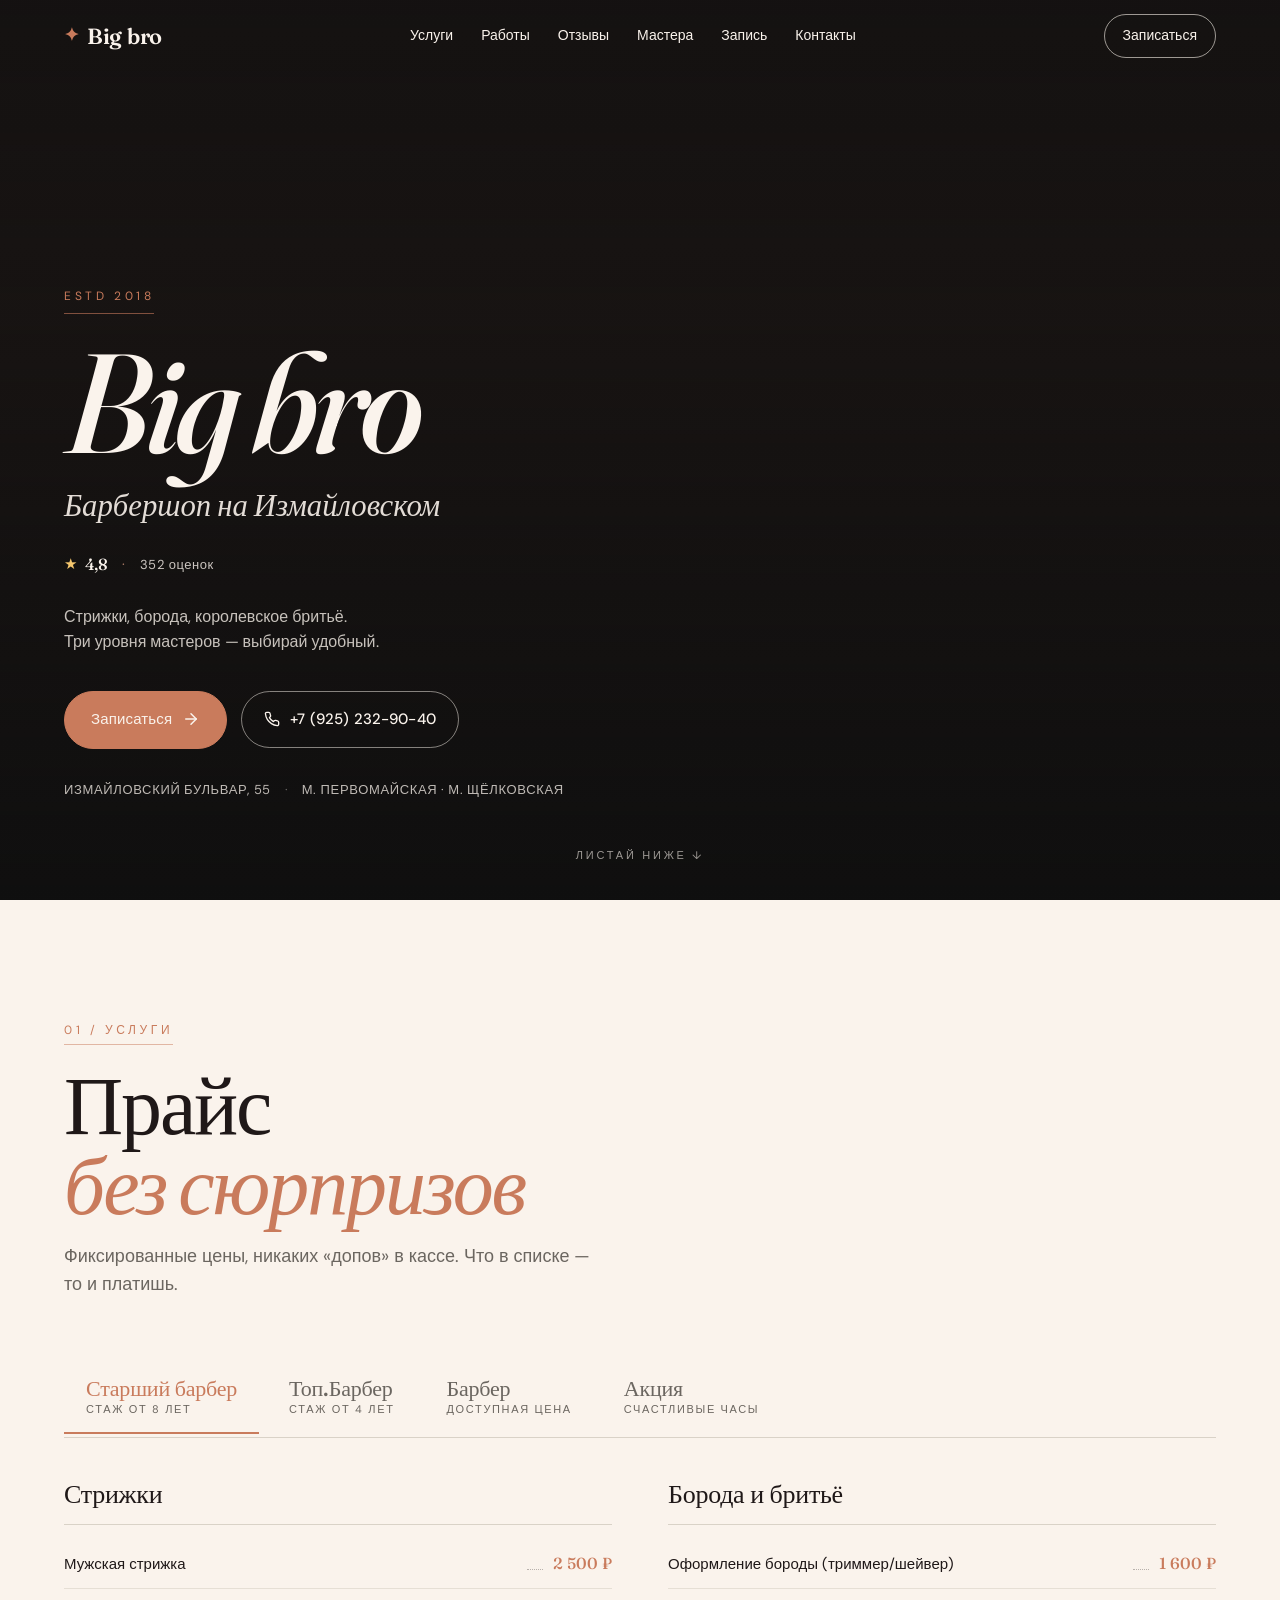
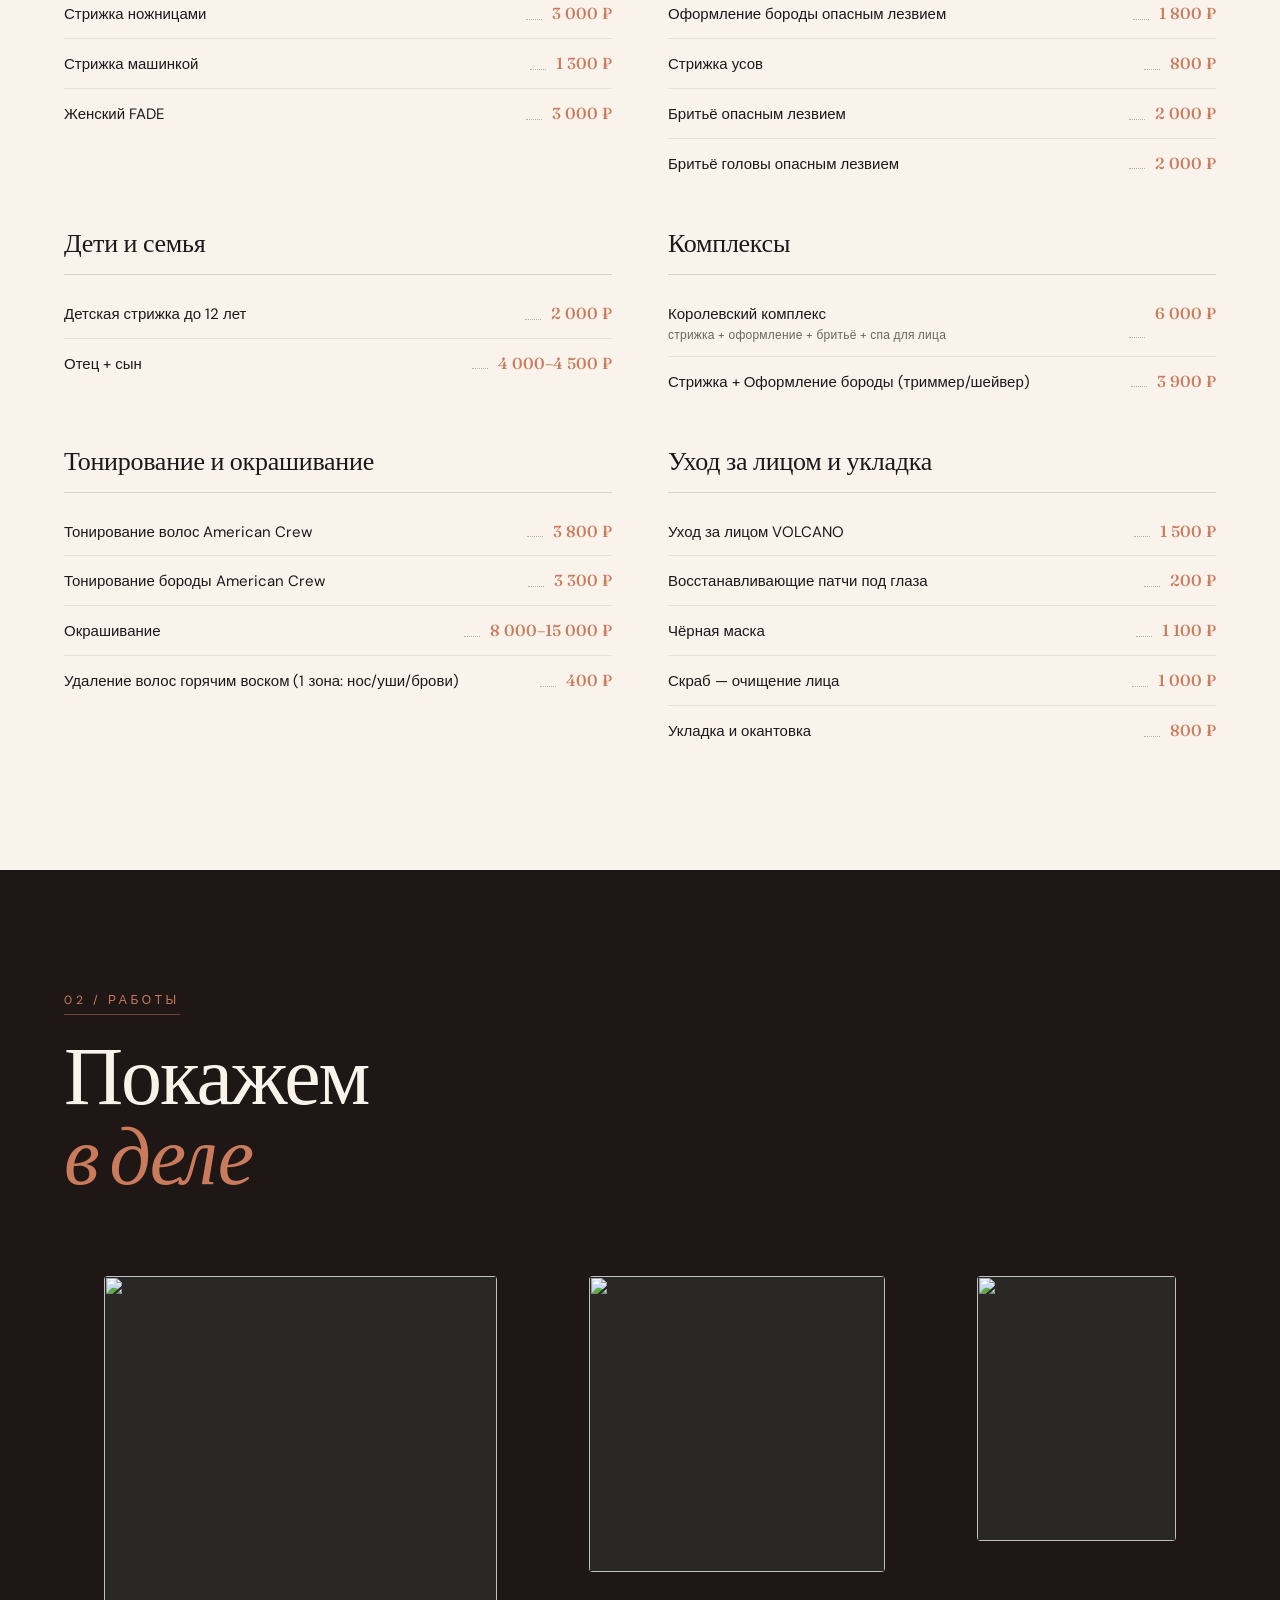
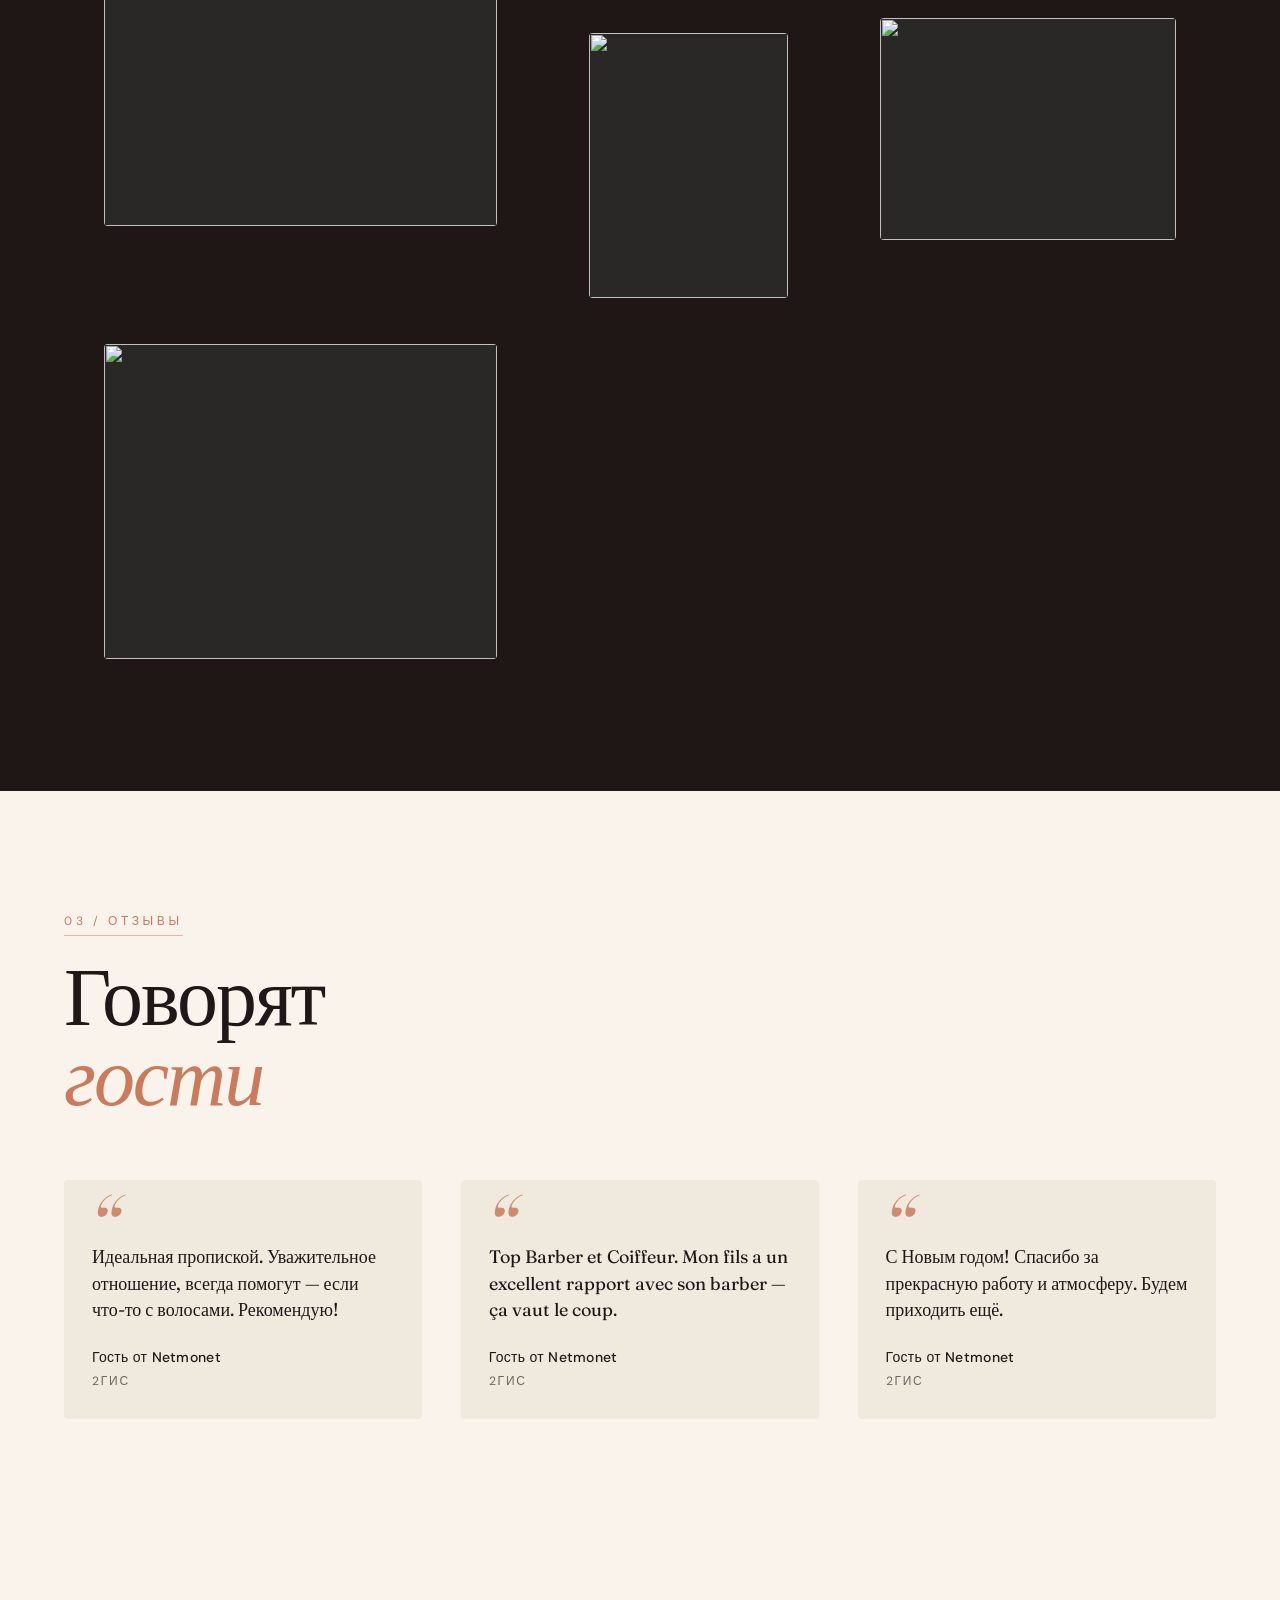
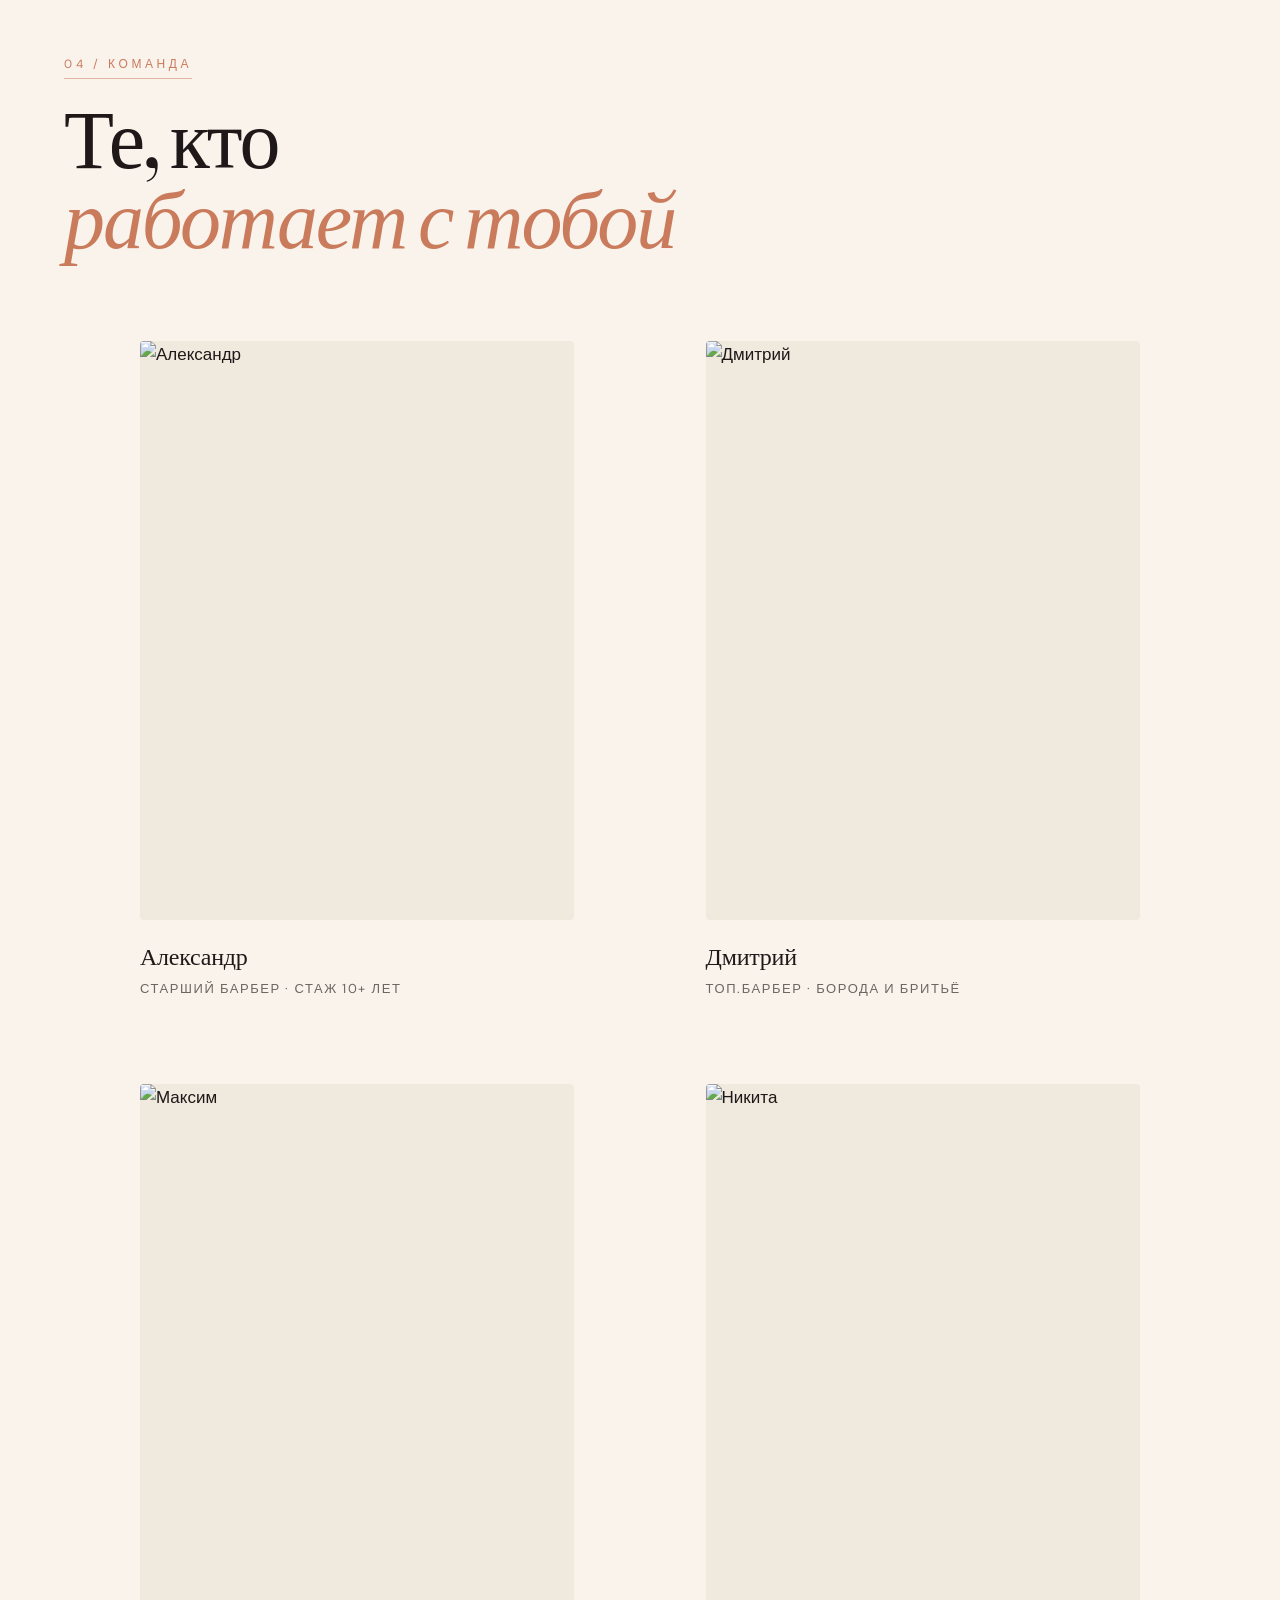
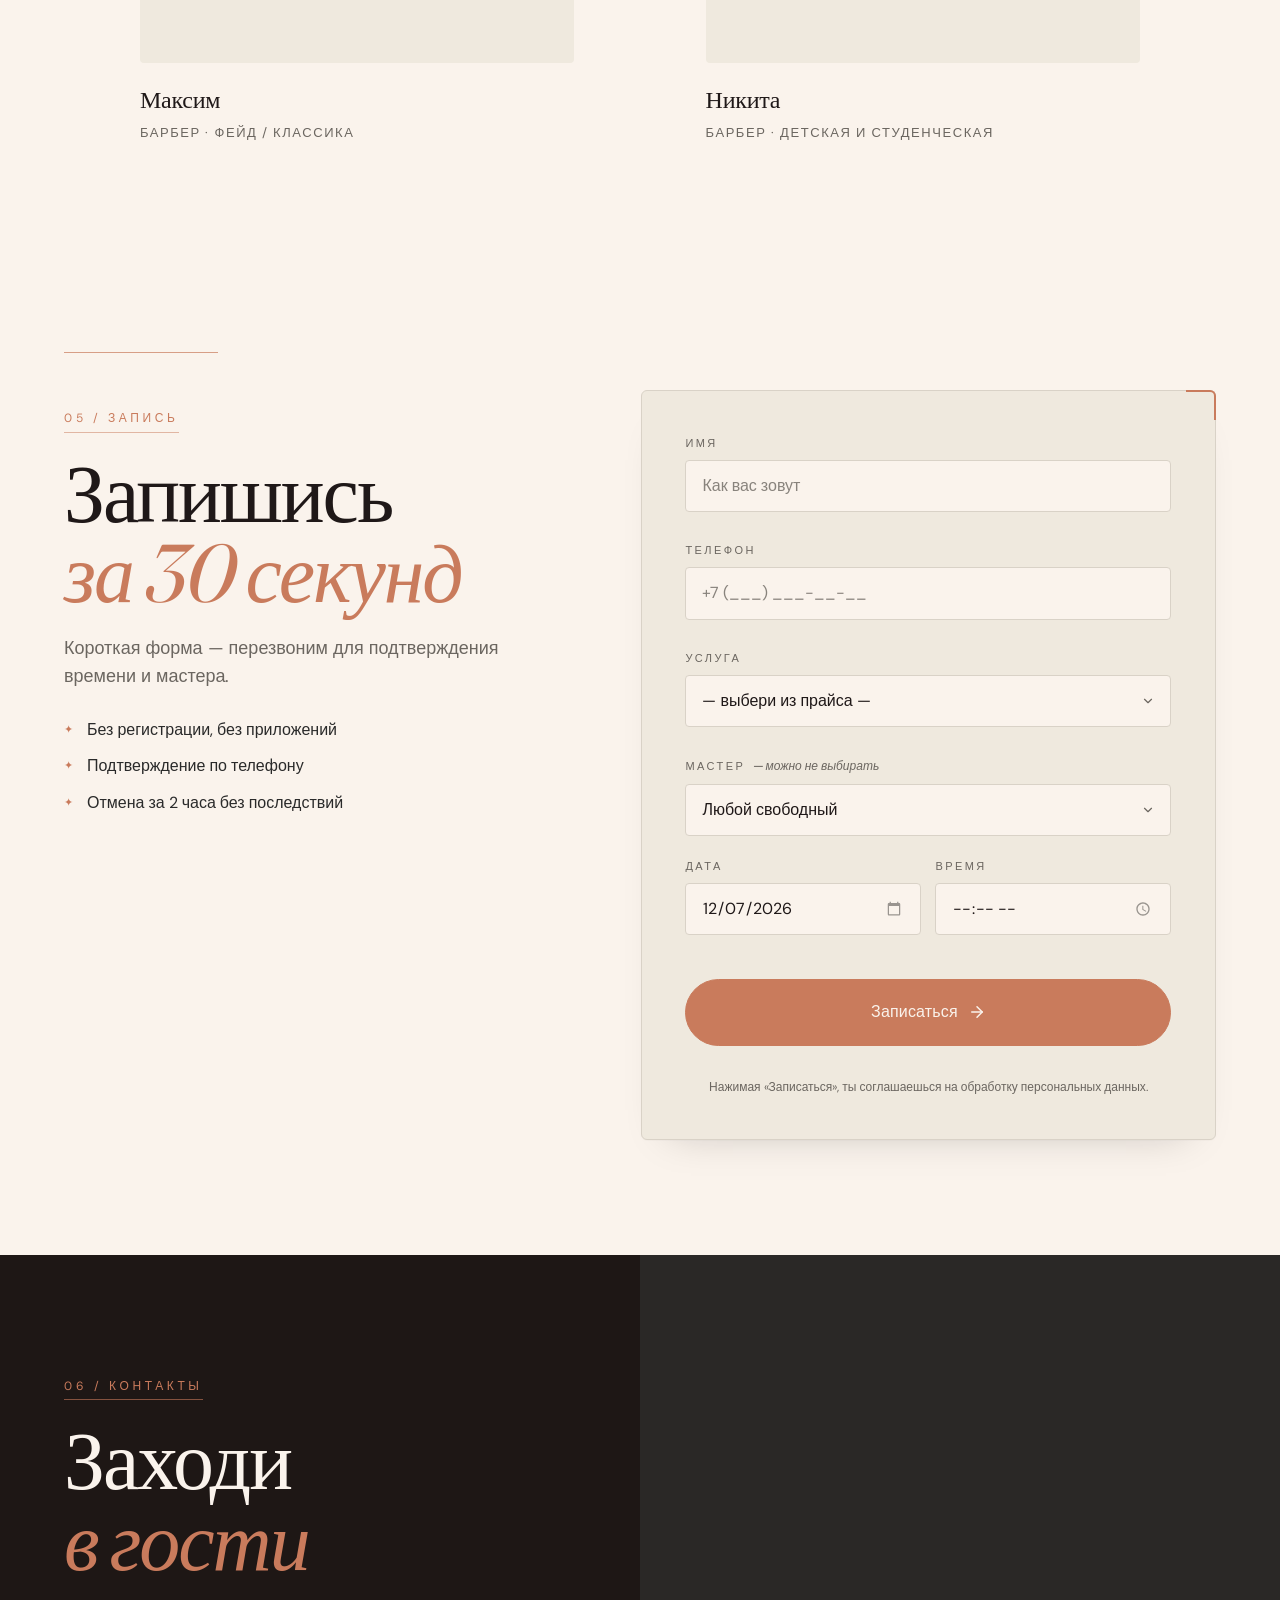
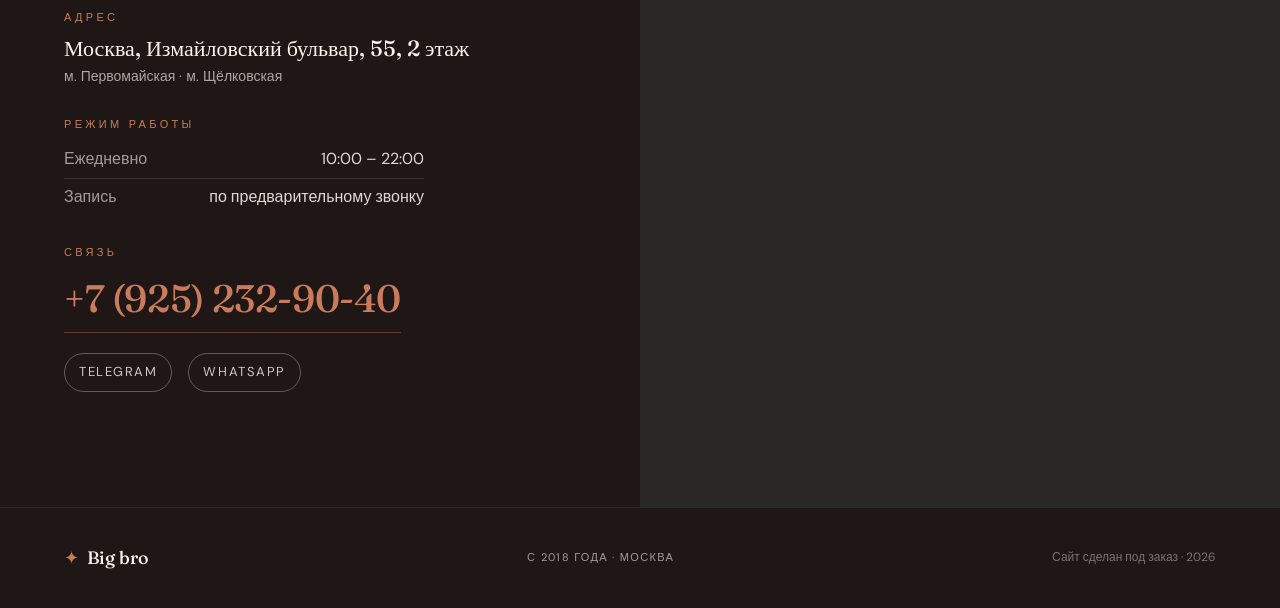
==== bigbro.html @ 464efdeb "Big bro — лендинг барбершопа с табовым прайсом (3 уровня мастеров + акция, 69 услуг)" ====
<!DOCTYPE html>
<html lang="ru">
<head>
  <meta charset="UTF-8" />
  <meta name="viewport" content="width=device-width, initial-scale=1, viewport-fit=cover" />
  <title data-bind="title">Big bro · барбершоп на Измайловском</title>
  <meta name="description" content="" data-bind="meta_description" />
  <meta name="theme-color" content="#1E1715" />

  <link rel="preconnect" href="https://fonts.googleapis.com" />
  <link rel="preconnect" href="https://fonts.gstatic.com" crossorigin />
  <link
    href="https://fonts.googleapis.com/css2?family=Fraunces:opsz,wght@9..144,400;9..144,500;9..144,600;9..144,700&family=DM+Sans:opsz,wght@9..40,400;9..40,500;9..40,600&display=swap"
    rel="stylesheet"
  />
  <style>
/* ============================================================
   ТОПОР · Барбершоп — Editorial Minimalism
   Шрифты: Fraunces (display, variable serif) + DM Sans (body)
   Все настраиваемые значения — в :root и инжектятся из config.js
   ============================================================ */

:root {
  /* Цвета (переопределяются из config.js через JS) */
  --accent: #B8835A;
  --accent-dark: #8E5F3E;
  --ink: #0F0F0F;
  --ink-soft: #2A2A2A;
  --muted: #6B6660;
  --line: #D9D2C7;
  --paper: #F5F1EB;
  --paper-soft: #EFE9DE;
  --paper-dark: #1A1A1A;
  --paper-dark-soft: #2A2826;

  /* Типографика — расширенный fallback, если Fraunces не загрузится (например, на iOS) */
  --display: "Fraunces", "Iowan Old Style", "Cormorant Garamond", "Hoefler Text", "Georgia", "Times New Roman", serif;
  --body: "DM Sans", -apple-system, BlinkMacSystemFont, "Segoe UI", sans-serif;

  /* Ритм */
  --section-px: clamp(20px, 5vw, 96px);
  --section-py: clamp(64px, 9vw, 140px);
  --max-w: 1320px;
}

* { box-sizing: border-box; }
html { scroll-behavior: smooth; }
body {
  margin: 0;
  font-family: var(--body);
  font-size: 17px;
  line-height: 1.55;
  color: var(--ink);
  /* Тёмный фон под всем сайтом — чтобы iOS safe-area сверху/снизу не была белой */
  background: var(--paper-dark);
  -webkit-font-smoothing: antialiased;
  text-rendering: optimizeLegibility;
}
img { max-width: 100%; display: block; }
a { color: inherit; text-decoration: none; }
button { font: inherit; cursor: pointer; }

/* ===== TOPBAR ===== */
.topbar {
  position: fixed; top: 0; left: 0; right: 0; z-index: 50;
  padding-top: max(14px, env(safe-area-inset-top));
  padding-bottom: 14px;
  padding-left: var(--section-px); padding-right: var(--section-px);
  display: flex; align-items: center; justify-content: space-between;
  /* Прозрачный над hero — фон появляется только при скролле */
  background: transparent;
  border-bottom: 1px solid transparent;
  transition: background .25s, border-color .2s, padding .2s, backdrop-filter .25s;
}
.topbar.is-scrolled {
  background: color-mix(in srgb, var(--paper) 92%, transparent);
  backdrop-filter: blur(12px);
  -webkit-backdrop-filter: blur(12px);
  border-bottom-color: var(--line);
  padding-top: max(10px, env(safe-area-inset-top));
  padding-bottom: 10px;
}
/* Над hero (когда topbar прозрачный) текст белый, чтобы читался на фото */
.topbar:not(.is-scrolled) .topbar__brand,
.topbar:not(.is-scrolled) .topbar__nav a { color: var(--paper); }
.topbar:not(.is-scrolled) .topbar__cta {
  color: var(--paper);
  border-color: color-mix(in srgb, var(--paper) 60%, transparent);
}
.topbar:not(.is-scrolled) .topbar__cta:hover {
  background: var(--paper); color: var(--ink); border-color: var(--paper);
}
.topbar__brand {
  display: inline-flex; align-items: center; gap: 8px;
  font-family: var(--display); font-weight: 600; font-size: 22px;
  letter-spacing: -.01em;
}
.topbar__mark { color: var(--accent); font-size: 18px; transform: translateY(-1px); }
.topbar__nav { display: flex; gap: 28px; font-size: 14px; }
.topbar__nav a {
  position: relative; padding: 6px 0;
  color: var(--ink-soft); transition: color .15s;
}
.topbar__nav a:hover { color: var(--accent); }
.topbar__cta {
  padding: 10px 18px;
  border: 1px solid var(--ink);
  border-radius: 999px;
  font-size: 14px; font-weight: 500;
  transition: background .15s, color .15s;
}
.topbar__cta:hover { background: var(--ink); color: var(--paper); }

@media (max-width: 820px) {
  .topbar { padding: 10px 16px; }
  .topbar__nav { display: none; }
  .topbar__brand { font-size: 18px; }
  .topbar__cta { padding: 8px 14px; font-size: 13px; }
}

/* ===== HERO ===== */
.hero {
  position: relative; min-height: 100vh;
  display: flex; align-items: flex-end;
  padding: 120px var(--section-px) clamp(60px, 8vw, 100px);
  color: var(--paper); overflow: hidden;
}
.hero__media {
  position: absolute; inset: 0;
  background-size: cover; background-position: center;
  transform: scale(1.05);
  animation: heroZoom 18s ease-out forwards;
}
@keyframes heroZoom { to { transform: scale(1); } }
.hero__veil {
  position: absolute; inset: 0;
  background: linear-gradient(
    180deg,
    rgba(15,15,15,.62) 0%,
    rgba(15,15,15,.42) 35%,
    rgba(15,15,15,.95) 100%
  );
}
.hero__inner {
  position: relative;
  max-width: 880px;
  width: 100%;
}
.hero__est {
  display: inline-block;
  font-size: 12px; letter-spacing: .3em; text-transform: uppercase;
  color: var(--accent);
  padding-bottom: 8px;
  border-bottom: 1px solid color-mix(in srgb, var(--accent) 60%, transparent);
  margin-bottom: 24px;
  animation: fadeUp .8s .1s both;
}
.hero__title {
  font-family: var(--display);
  font-weight: 500;
  font-size: clamp(56px, 11vw, 168px);
  line-height: .92;
  letter-spacing: -.035em;
  margin: 0 0 18px;
  animation: fadeUp .9s .25s both;
}
.hero__title-name { font-style: italic; }
.hero__tagline {
  font-family: var(--display);
  font-size: clamp(22px, 2.4vw, 32px);
  font-weight: 400;
  font-style: italic;
  margin: 0 0 28px;
  line-height: 1.25;
  max-width: 660px;
  color: color-mix(in srgb, var(--paper) 90%, transparent);
  animation: fadeUp .9s .4s both;
}
.hero__trust {
  display: flex; flex-wrap: wrap; align-items: center;
  gap: 14px;
  margin: 0 0 28px;
  font-size: 13px;
  letter-spacing: .04em;
  color: color-mix(in srgb, var(--paper) 80%, transparent);
  animation: fadeUp .9s .5s both;
}
.hero__trust:empty { display: none; }
.hero__trust-rating {
  display: inline-flex; align-items: center; gap: 7px;
  color: var(--paper);
}
.hero__trust-star { color: #F5C76E; font-size: 15px; line-height: 1; }
.hero__trust-rating strong {
  font-family: var(--display); font-weight: 500;
  font-size: 16px; letter-spacing: -.01em;
}
.hero__trust-sep {
  color: color-mix(in srgb, var(--accent) 75%, var(--paper));
  font-size: 14px;
  opacity: .8;
  user-select: none;
}
.hero__trust-award {
  display: inline-flex; align-items: center; gap: 6px;
  font-style: italic;
  color: color-mix(in srgb, var(--accent) 80%, var(--paper));
}
.hero__trust-award::before {
  content: "✦";
  color: var(--accent);
  font-size: 10px;
  font-style: normal;
}
.hero__offer {
  font-size: 16px;
  max-width: 540px;
  margin: 0 0 36px;
  white-space: pre-line;
  color: color-mix(in srgb, var(--paper) 78%, transparent);
  animation: fadeUp .9s .55s both;
}
.hero__cta-row {
  display: flex; flex-wrap: wrap; gap: 14px;
  margin-bottom: 32px;
  animation: fadeUp .9s .7s both;
}
.hero__address {
  font-size: 13px;
  letter-spacing: .05em;
  text-transform: uppercase;
  color: color-mix(in srgb, var(--paper) 75%, transparent);
  animation: fadeUp .9s .85s both;
}
.hero__address .dot { margin: 0 10px; opacity: .5; }
.hero__scroll {
  position: absolute;
  left: 50%; transform: translateX(-50%);
  bottom: clamp(20px, 4vw, 36px);
  font-size: 11px; letter-spacing: .25em; text-transform: uppercase;
  color: color-mix(in srgb, var(--paper) 60%, transparent);
  white-space: nowrap;
  animation: scrollFadeUp 1s 1s both, scrollBounce 2.6s 2s ease-in-out infinite;
}
@keyframes fadeUp { from { opacity: 0; transform: translateY(24px); } to { opacity: 1; transform: none; } }
@keyframes scrollFadeUp { from { opacity: 0; transform: translate(-50%, 24px); } to { opacity: 1; transform: translate(-50%, 0); } }
@keyframes scrollBounce { 0%, 100% { transform: translate(-50%, 0); } 50% { transform: translate(-50%, 8px); } }

@media (max-width: 600px) {
  .hero { min-height: 94vh; padding-bottom: 80px; }
  .hero__scroll { display: none; }
  .hero__address { font-size: 12px; }
  .hero__cta-row { width: 100%; }
}

/* ===== BUTTONS ===== */
.btn {
  display: inline-flex; align-items: center; gap: 10px;
  padding: 16px 26px;
  border-radius: 999px;
  font-size: 15px; font-weight: 500;
  letter-spacing: .01em;
  transition: transform .15s, background .15s, color .15s, border-color .15s;
}
.btn:active { transform: translateY(1px); }
.btn--solid {
  background: var(--accent); color: var(--paper);
  border: 1px solid var(--accent);
}
.btn--solid:hover { background: var(--accent-dark); border-color: var(--accent-dark); }
.btn--solid .btn__phone {
  font-family: var(--display); font-weight: 500; font-size: 16px;
  opacity: .85;
}
.btn--ghost {
  background: transparent; color: var(--paper);
  border: 1px solid color-mix(in srgb, var(--paper) 50%, transparent);
}
.btn--ghost:hover {
  border-color: var(--paper);
  background: color-mix(in srgb, var(--paper) 10%, transparent);
}
.btn--ghost-dark {
  background: transparent; color: var(--ink);
  border: 1px solid var(--ink);
}
.btn--ghost-dark:hover { background: var(--ink); color: var(--paper); }
.btn--with-arrow .btn__arrow { transition: transform .25s cubic-bezier(.5,.05,.2,1); }
.btn--with-arrow:hover .btn__arrow { transform: translateX(4px); }
.btn--with-icon { padding: 14px 22px; }
.btn--book {
  padding: 20px 32px;
  font-size: 16px;
  width: 100%;
  justify-content: center;
}
.btn--book .btn__spinner { display: none; animation: spin 1s linear infinite; }
.btn--book.is-loading { pointer-events: none; opacity: .85; }
.btn--book.is-loading .btn__label,
.btn--book.is-loading .btn__arrow { display: none; }
.btn--book.is-loading .btn__spinner { display: inline-block; }
@keyframes spin { to { transform: rotate(360deg); } }

/* ===== SECTIONS ===== */
.section {
  padding: var(--section-py) var(--section-px);
  position: relative;
}
.section--paper { background: var(--paper); color: var(--ink); }
.section--dark { background: var(--paper-dark); color: var(--paper); }
.section__head { max-width: var(--max-w); margin: 0 auto clamp(40px, 5vw, 72px); }
.section__head--inverse { color: var(--paper); }
.eyebrow {
  display: inline-block;
  font-size: 12px; letter-spacing: .3em; text-transform: uppercase;
  color: var(--accent); margin-bottom: 20px;
  padding-bottom: 4px;
  border-bottom: 1px solid color-mix(in srgb, var(--accent) 50%, transparent);
}
.eyebrow--inverse { color: var(--accent); border-bottom-color: color-mix(in srgb, var(--accent) 60%, transparent); }
.section__title {
  font-family: var(--display);
  font-weight: 500;
  font-size: clamp(42px, 6.4vw, 96px);
  line-height: .98;
  letter-spacing: -.025em;
  margin: 0 0 18px;
  max-width: 900px;
}
.section__title em { font-style: italic; color: var(--accent); font-weight: 400; }
.section__title--inverse em { color: var(--accent); }
.section__lede {
  font-size: 18px;
  max-width: 540px;
  color: var(--muted);
  margin: 0;
}

/* ===== SERVICES ===== */
.services {
  list-style: none; padding: 0; margin: 0 auto;
  max-width: var(--max-w);
  border-top: 1px solid var(--line);
}
.services__item {
  display: grid;
  grid-template-columns: 60px 1fr auto auto;
  gap: 24px;
  align-items: baseline;
  padding: 28px 0;
  border-bottom: 1px solid var(--line);
  transition: padding .25s, background .25s;
}
.services__item:hover { padding-left: 12px; padding-right: 12px; background: var(--paper-soft); }
.services__num {
  font-family: var(--display);
  font-style: italic;
  font-size: 18px;
  color: var(--accent);
}
.services__title {
  font-family: var(--display);
  font-size: clamp(22px, 2.3vw, 30px);
  font-weight: 500;
  letter-spacing: -.01em;
  line-height: 1.15;
}
.services__note {
  font-size: 13px;
  color: var(--muted);
  letter-spacing: .02em;
  text-align: right;
}
.services__price {
  font-family: var(--display);
  font-size: clamp(20px, 2.2vw, 28px);
  font-weight: 500;
  color: var(--ink);
  white-space: nowrap;
  min-width: 130px;
  text-align: right;
}

@media (max-width: 700px) {
  .services__item {
    grid-template-columns: 32px 1fr;
    gap: 12px;
    padding: 22px 0;
  }
  .services__item:hover { padding-left: 0; padding-right: 0; background: transparent; }
  .services__title { font-size: 19px; grid-column: 2; }
  .services__num { font-size: 14px; align-self: start; padding-top: 4px; }
  .services__price { grid-column: 2; text-align: left; font-size: 18px; min-width: 0; margin-top: 4px; }
  .services__note { grid-column: 2; text-align: left; }
}

/* ===== SERVICES — TABBED (по уровню мастера) ===== */
.services-root--tabs {
  max-width: var(--max-w);
  margin: 0 auto;
}

/* Таб-навигация */
.srv-nav {
  display: flex;
  flex-wrap: wrap;
  gap: 8px;
  margin-bottom: 36px;
  border-bottom: 1px solid var(--line);
  padding-bottom: 4px;
}
.srv-tab {
  appearance: none;
  border: 0;
  background: transparent;
  padding: 14px 22px;
  cursor: pointer;
  display: flex;
  flex-direction: column;
  align-items: flex-start;
  gap: 2px;
  color: var(--muted);
  border-bottom: 2px solid transparent;
  margin-bottom: -1px;
  transition: color .2s, border-color .2s;
  text-align: left;
}
.srv-tab:hover { color: var(--ink); }
.srv-tab.is-active {
  color: var(--accent);
  border-bottom-color: var(--accent);
}
.srv-tab__name {
  font-family: var(--display);
  font-size: clamp(18px, 2vw, 22px);
  font-weight: 500;
  letter-spacing: -.01em;
  line-height: 1;
}
.srv-tab__sub {
  font-size: 11px;
  letter-spacing: .15em;
  text-transform: uppercase;
  color: var(--muted);
}

/* Панели */
.srv-panel { display: none; }
.srv-panel.is-active { display: block; animation: fadeUp .35s ease-out; }

/* Группы — 2 колонки на десктопе */
.srv-groups {
  display: grid;
  grid-template-columns: repeat(2, minmax(0, 1fr));
  column-gap: 56px;
  row-gap: 36px;
}
.srv-group {
  break-inside: avoid;
}
.srv-group__title {
  font-family: var(--display);
  font-size: clamp(20px, 2.1vw, 26px);
  font-weight: 500;
  letter-spacing: -.01em;
  color: var(--ink);
  margin: 0 0 14px;
  padding-bottom: 10px;
  border-bottom: 1px solid var(--line);
}
.srv-list {
  list-style: none;
  margin: 0;
  padding: 0;
}
.srv-row {
  display: grid;
  grid-template-columns: 1fr auto auto;
  align-items: baseline;
  gap: 10px;
  padding: 12px 0;
  border-bottom: 1px solid color-mix(in srgb, var(--line) 60%, transparent);
}
.srv-row:last-child { border-bottom: 0; }
.srv-row__title {
  font-size: 15px;
  line-height: 1.4;
  color: var(--ink);
}
.srv-row__note {
  display: block;
  font-size: 12px;
  color: var(--muted);
  letter-spacing: .02em;
  margin-top: 2px;
}
.srv-row__dots {
  border-bottom: 1px dotted color-mix(in srgb, var(--ink) 30%, transparent);
  height: 1px;
  align-self: end;
  margin-bottom: 6px;
  min-width: 16px;
}
.srv-row__price {
  font-family: var(--display);
  font-size: 16px;
  font-weight: 500;
  color: var(--accent);
  white-space: nowrap;
  text-align: right;
}

@media (max-width: 820px) {
  .srv-groups { grid-template-columns: 1fr; column-gap: 0; row-gap: 28px; }
  .srv-nav {
    flex-wrap: nowrap;
    overflow-x: auto;
    -webkit-overflow-scrolling: touch;
    scrollbar-width: thin;
  }
  .srv-tab { padding: 12px 16px; flex-shrink: 0; }
  .srv-tab__name { font-size: 16px; }
  .srv-tab__sub { font-size: 10px; }
  .srv-row { grid-template-columns: 1fr auto; }
  .srv-row__dots { display: none; }
}

/* ===== GALLERY ===== */
.gallery {
  max-width: var(--max-w); margin: 0 auto;
  display: grid;
  grid-template-columns: repeat(12, 1fr);
  gap: 12px;
  align-items: start;
}
.gallery__item {
  position: relative;
  overflow: hidden;
  border-radius: 4px;
  background: var(--paper-dark-soft);
  aspect-ratio: 4 / 5;
}
/* Асимметричный паттерн для первых 6: */
.gallery__item:nth-child(1) { grid-column: span 5; grid-row: span 2; aspect-ratio: 5 / 7; }
.gallery__item:nth-child(2) { grid-column: span 4; aspect-ratio: 1 / 1; }
.gallery__item:nth-child(3) { grid-column: span 3; aspect-ratio: 3 / 4; }
.gallery__item:nth-child(4) { grid-column: span 3; aspect-ratio: 3 / 4; margin-top: 32px; }
.gallery__item:nth-child(5) { grid-column: span 4; aspect-ratio: 4 / 3; }
.gallery__item:nth-child(6) { grid-column: span 5; aspect-ratio: 5 / 4; }
.gallery__item:nth-child(n+7) { grid-column: span 4; }
.gallery__img {
  width: 100%; height: 100%;
  object-fit: cover;
  transition: transform .8s cubic-bezier(.16,.84,.44,1);
  filter: saturate(.92);
}
.gallery__item:hover .gallery__img { transform: scale(1.04); }
@media (max-width: 820px) {
  .gallery { grid-template-columns: repeat(2, 1fr); gap: 10px; }
  .gallery__item,
  .gallery__item:nth-child(n+7) { grid-column: span 1; grid-row: auto; margin-top: 0; aspect-ratio: 4 / 5; }
  /* Намеренный «масонри-ритм» — разные пропорции и небольшие сдвиги, чтобы плитка не была линейкой */
  .gallery__item:nth-child(1) { grid-column: 1 / -1; aspect-ratio: 5 / 4; }
  .gallery__item:nth-child(2) { aspect-ratio: 3 / 4; }
  .gallery__item:nth-child(3) { aspect-ratio: 1 / 1; margin-top: 24px; }
  .gallery__item:nth-child(4) { aspect-ratio: 5 / 6; }
  .gallery__item:nth-child(5) { aspect-ratio: 4 / 5; margin-top: 18px; }
  .gallery__item:nth-child(6) { aspect-ratio: 3 / 4; }
}

/* ===== REVIEWS ===== */
.reviews {
  max-width: var(--max-w); margin: 0 auto;
  display: grid;
  grid-template-columns: repeat(3, 1fr);
  gap: clamp(20px, 3vw, 48px);
}
.review {
  position: relative;
  padding: 32px 28px 28px;
  background: var(--paper-soft);
  border-radius: 4px;
}
.review__mark {
  font-family: var(--display);
  font-style: italic;
  font-size: 92px;
  color: var(--accent);
  line-height: .5;
  position: absolute;
  top: 28px; left: 22px;
  opacity: .85;
}
.review__text {
  font-family: var(--display);
  font-size: 18px;
  font-weight: 400;
  line-height: 1.45;
  color: var(--ink);
  margin: 32px 0 24px;
  position: relative;
}
.review__author {
  font-size: 14px;
  font-weight: 500;
  letter-spacing: .02em;
}
.review__source {
  font-size: 12px;
  letter-spacing: .15em;
  text-transform: uppercase;
  color: var(--muted);
  margin-top: 4px;
}
@media (max-width: 820px) { .reviews { grid-template-columns: 1fr; } }

/* ===== MASTERS ===== */
.masters {
  max-width: 1080px;            /* чуть уже — чтобы 2 колонки выглядели плотнее */
  margin: 0 auto;
  display: grid;
  grid-template-columns: repeat(2, 1fr);
  gap: clamp(28px, 4vw, 64px);
}
.master__photo-wrap {
  aspect-ratio: 3 / 4;
  overflow: hidden;
  margin-bottom: 18px;
  background: var(--paper-soft);
  border-radius: 4px;
}
.master__photo {
  width: 100%; height: 100%; object-fit: cover;
  filter: grayscale(.15) saturate(.95);
  transition: transform .8s cubic-bezier(.16,.84,.44,1), filter .4s;
}
.master:hover .master__photo { transform: scale(1.03); filter: grayscale(0) saturate(1); }
.master__name {
  font-family: var(--display);
  font-size: 24px; font-weight: 500;
  letter-spacing: -.01em;
  margin: 0 0 4px;
}
.master__role {
  font-size: 13px;
  letter-spacing: .12em;
  text-transform: uppercase;
  color: var(--muted);
}
@media (max-width: 480px) { .masters { grid-template-columns: 1fr; } }

/* ===== CONTACTS ===== */
.section--contacts { padding: 0; }
.contacts {
  display: grid;
  grid-template-columns: 1fr 1fr;
  min-height: 640px;
}
.contacts__col--info {
  padding: var(--section-py) var(--section-px);
}
.contacts__col--map {
  background: var(--paper-dark-soft);
  position: relative;
  min-height: 480px;
}
.contacts__block { margin-top: 28px; }
.contacts__label {
  font-size: 11px; letter-spacing: .3em; text-transform: uppercase;
  color: var(--accent); margin-bottom: 8px;
}
.contacts__value {
  font-family: var(--display);
  font-size: 22px; font-weight: 500;
  line-height: 1.3;
  color: var(--paper);
}
.contacts__sub { font-size: 14px; color: color-mix(in srgb, var(--paper) 65%, transparent); margin-top: 4px; }
.contacts__phone {
  display: inline-block;
  font-family: var(--display);
  font-size: clamp(28px, 3vw, 40px);
  font-weight: 500;
  color: var(--accent);
  letter-spacing: -.01em;
  border-bottom: 1px solid color-mix(in srgb, var(--accent) 40%, transparent);
  padding-bottom: 4px;
  transition: color .15s, border-color .15s;
}
.contacts__phone:hover { color: var(--paper); border-color: var(--paper); }
.contacts__socials { display: flex; gap: 16px; margin-top: 20px; }
.contacts__socials a {
  font-size: 13px;
  letter-spacing: .12em;
  text-transform: uppercase;
  color: color-mix(in srgb, var(--paper) 80%, transparent);
  padding: 8px 14px;
  border: 1px solid color-mix(in srgb, var(--paper) 30%, transparent);
  border-radius: 999px;
  transition: border-color .15s, color .15s;
}
.contacts__socials a:hover { color: var(--paper); border-color: var(--paper); }
.hours { list-style: none; padding: 0; margin: 0; }
.hours li {
  display: flex; justify-content: space-between;
  padding: 6px 0;
  font-size: 16px;
  color: color-mix(in srgb, var(--paper) 88%, transparent);
  border-bottom: 1px solid color-mix(in srgb, var(--paper) 12%, transparent);
  max-width: 360px;
}
.hours li:last-child { border-bottom: none; }
.hours span:first-child { color: color-mix(in srgb, var(--paper) 60%, transparent); }

.map { width: 100%; height: 100%; min-height: 480px; }
.map iframe { width: 100%; height: 100%; border: 0; display: block; }

@media (max-width: 900px) {
  .contacts { grid-template-columns: 1fr; }
  .contacts__col--map { min-height: 340px; order: 2; }
  .map { min-height: 340px; }
}

/* ===== FOOTER ===== */
.footer {
  padding: 36px var(--section-px);
  background: var(--paper-dark);
  color: color-mix(in srgb, var(--paper) 60%, transparent);
  display: flex; flex-wrap: wrap; align-items: center; justify-content: space-between;
  gap: 16px;
  font-size: 13px;
  border-top: 1px solid color-mix(in srgb, var(--paper) 8%, transparent);
}
.footer__brand {
  font-family: var(--display);
  font-size: 18px; font-weight: 500;
  color: var(--paper);
  display: inline-flex; gap: 8px;
}
.footer__mark { color: var(--accent); }
.footer__est { letter-spacing: .12em; text-transform: uppercase; font-size: 11px; }
.footer__signature { font-size: 12px; opacity: .7; }

/* ============================================================
   ===== SECTION: BOOKING (форма записи) ======================
   ============================================================ */
.section--booking { background: var(--paper); position: relative; }
.section--booking::before {
  /* Тонкая декоративная линия сверху, отделяющая от мастеров */
  content: "";
  display: block;
  height: 1px;
  width: clamp(80px, 12vw, 160px);
  background: var(--accent);
  position: absolute;
  top: clamp(40px, 6vw, 80px);
  left: var(--section-px);
  opacity: .7;
}

.booking {
  max-width: var(--max-w);
  margin: 0 auto;
  display: grid;
  grid-template-columns: 1fr 1.15fr;
  gap: clamp(40px, 6vw, 96px);
  align-items: start;
  position: relative;
}

.booking__head { padding-top: clamp(8px, 1vw, 16px); }
.booking__head .eyebrow { margin-bottom: 20px; }
.booking__head .section__title { margin-bottom: 22px; }
.booking__head .section__lede { margin-bottom: 28px; }

.booking__points {
  list-style: none; padding: 0; margin: 0;
  display: flex; flex-direction: column;
  gap: 14px;
}
.booking__points li {
  display: flex; align-items: baseline;
  gap: 14px;
  font-size: 16px;
  color: var(--ink-soft);
  line-height: 1.4;
}
.booking__bullet {
  color: var(--accent);
  font-size: 11px;
  transform: translateY(-2px);
}

/* ===== Карточка формы ===== */
.booking__form {
  background: var(--paper-soft);
  border: 1px solid var(--line);
  border-radius: 6px;
  padding: clamp(28px, 3.4vw, 48px);
  display: flex; flex-direction: column;
  gap: 22px;
  position: relative;
  box-shadow: 0 1px 0 rgba(0,0,0,.02), 0 20px 40px -30px rgba(15,15,15,.25);
}
.booking__form[hidden], .booking__success[hidden] { display: none !important; }
/* декоративный «угол» в верхнем правом — едва заметный editorial-штрих */
.booking__form::before {
  content: "";
  position: absolute;
  top: -1px; right: -1px;
  width: 28px; height: 28px;
  border-top: 2px solid var(--accent);
  border-right: 2px solid var(--accent);
  border-top-right-radius: 6px;
  pointer-events: none;
}

/* ===== Поля ===== */
.field { display: flex; flex-direction: column; gap: 8px; }
.field__label {
  font-size: 11px;
  letter-spacing: .22em;
  text-transform: uppercase;
  color: var(--muted);
  font-weight: 500;
}
.field__opt {
  text-transform: none;
  letter-spacing: 0;
  font-style: italic;
  color: var(--muted);
  font-size: 12px;
  margin-left: 2px;
}
.field__input {
  font: inherit;
  font-family: var(--body);
  font-size: 16px;
  line-height: 1.4;
  color: var(--ink);
  background: var(--paper);
  border: 1px solid var(--line);
  border-radius: 4px;
  padding: 14px 16px;
  width: 100%;
  min-height: 52px;
  box-sizing: border-box;
  outline: none;
  transition: border-color .15s, background .15s, box-shadow .15s;
  -webkit-appearance: none;
  appearance: none;
}
/* Фикс iOS Safari: пустой <input type="time"> схлопывается по высоте,
   из-за чего «Дата» и «Время» оказывались разными. Жёстко уравниваем. */
input[type="time"].field__input,
input[type="date"].field__input {
  height: 52px;
  line-height: 22px;
}
.field__input::placeholder { color: color-mix(in srgb, var(--muted) 80%, transparent); }
.field__input:hover { border-color: color-mix(in srgb, var(--accent) 50%, var(--line)); }
.field__input:focus {
  border-color: var(--accent);
  background: var(--paper);
  box-shadow: 0 0 0 3px color-mix(in srgb, var(--accent) 18%, transparent);
}
.field--invalid .field__input { border-color: #B84A4A; background: #FBF3F3; }
.field--invalid .field__input:focus { box-shadow: 0 0 0 3px rgba(184,74,74,.15); }
.field__error {
  font-size: 12px;
  color: #B84A4A;
  letter-spacing: .01em;
  min-height: 0;
  opacity: 0;
  transition: opacity .15s;
}
.field--invalid .field__error { opacity: 1; }

/* select wrapper с кастомной стрелкой */
.field__select-wrap { position: relative; }
.field__select {
  padding-right: 42px;
  cursor: pointer;
  background: var(--paper);
}
.field__select-caret {
  position: absolute;
  right: 16px; top: 50%;
  transform: translateY(-50%);
  pointer-events: none;
  color: var(--muted);
}

/* Дата/время — две колонки */
.field-row {
  display: grid;
  grid-template-columns: 1fr 1fr;
  gap: 14px;
}
/* native date/time picker — иконка контрастнее */
input[type="date"]::-webkit-calendar-picker-indicator,
input[type="time"]::-webkit-calendar-picker-indicator {
  opacity: .55;
  cursor: pointer;
  filter: invert(28%) sepia(8%) saturate(280%) hue-rotate(2deg);
}
input[type="date"]:hover::-webkit-calendar-picker-indicator,
input[type="time"]:hover::-webkit-calendar-picker-indicator { opacity: 1; }

/* CTA подача — pulse-эффект, привлекает внимание без агрессии.
   Запас по вертикали (margin) — чтобы свечение не упиралось в края формы. */
.btn--book {
  margin-top: 14px;
  margin-bottom: 10px;
  position: relative;
}
.btn--book::after {
  content: "";
  position: absolute;
  inset: 0;
  border-radius: 999px;
  border: 2px solid var(--accent);
  opacity: 0;
  animation: btnPulse 3.2s ease-out 1s infinite;
  pointer-events: none;
}
@keyframes btnPulse {
  0%   { opacity: .55; transform: scale(1); }
  70%  { opacity: 0;   transform: scale(1.05); }
  100% { opacity: 0;   transform: scale(1.05); }
}
.btn--book.is-loading::after,
.btn--book:hover::after { display: none; }

.booking__legal {
  font-size: 12px;
  color: var(--muted);
  margin: 0;
  text-align: center;
  line-height: 1.5;
}

/* ===== Success state ===== */
.booking__success {
  background: var(--paper-soft);
  border: 1px solid var(--line);
  border-radius: 6px;
  padding: clamp(48px, 6vw, 84px) clamp(28px, 4vw, 56px);
  text-align: center;
  position: relative;
  animation: successIn .6s cubic-bezier(.16,.84,.44,1);
}
.booking__success::before {
  content: "";
  position: absolute;
  top: -1px; right: -1px;
  width: 40px; height: 40px;
  border-top: 2px solid var(--accent);
  border-right: 2px solid var(--accent);
  border-top-right-radius: 6px;
}
@keyframes successIn { from { opacity: 0; transform: translateY(8px); } to { opacity: 1; transform: none; } }
.booking__success-mark {
  display: inline-block;
  font-size: 32px;
  color: var(--accent);
  margin-bottom: 18px;
  animation: markIn .8s .2s both cubic-bezier(.16,.84,.44,1);
}
@keyframes markIn { from { opacity: 0; transform: scale(.5) rotate(-12deg); } to { opacity: 1; transform: none; } }
.booking__success-title {
  font-family: var(--display);
  font-weight: 500;
  font-size: clamp(36px, 5vw, 64px);
  line-height: 1;
  letter-spacing: -.025em;
  margin: 0 0 16px;
  color: var(--ink);
}
.booking__success-title em { font-style: italic; color: var(--accent); font-weight: 400; }
.booking__success-lede {
  font-size: 17px;
  color: var(--ink-soft);
  max-width: 460px;
  margin: 0 auto 32px;
  line-height: 1.55;
}
.booking__success-actions {
  display: flex; flex-direction: column;
  align-items: center; gap: 14px;
}
.booking__again {
  background: none; border: 0;
  color: var(--muted);
  font-size: 13px;
  font-style: italic;
  text-decoration: underline;
  text-underline-offset: 3px;
  text-decoration-thickness: 1px;
  cursor: pointer;
  padding: 4px 8px;
}
.booking__again:hover { color: var(--ink); }

/* ===== Mobile layout ===== */
@media (max-width: 900px) {
  .booking { grid-template-columns: 1fr; gap: 36px; }
  .booking__head .section__title { font-size: clamp(40px, 9vw, 64px); }
  .field-row { grid-template-columns: 1fr 1fr; gap: 10px; }
  .booking__form { padding: 24px; }
  .field__input { font-size: 16px; padding: 13px 14px; } /* 16px чтобы iOS не зумил */
}
@media (max-width: 420px) {
  .field-row { grid-template-columns: 1fr; }
}

/* ===== FAB (плавающая кнопка записи) ===== */
.fab {
  position: fixed; right: 16px;
  /* Подняли выше safe-area iOS, чтобы тень не упиралась в URL-бар Safari */
  bottom: max(20px, calc(env(safe-area-inset-bottom) + 16px));
  z-index: 60;
  display: none;
  align-items: center; gap: 10px;
  padding: 14px 18px;
  background: var(--accent);
  color: var(--paper);
  border-radius: 999px;
  /* Чуть сократил тень — менее размашистая, не «обрезается» о край экрана */
  box-shadow: 0 8px 20px rgba(184, 131, 90, .35), 0 2px 6px rgba(0,0,0,.15);
  font-family: var(--display);
  font-weight: 500;
  font-size: 15px;
  transition: transform .15s, background .15s;
}
.fab:active { transform: scale(.97); background: var(--accent-dark); }
@media (max-width: 900px) {
  .fab { display: inline-flex; }
}

</style>
</head>
<body>
  <!-- Шапка (мини, прилипает к верху) -->
  <header class="topbar" id="topbar">
    <a class="topbar__brand" href="#top">
      <span class="topbar__mark">✦</span>
      <span data-bind="name">—</span>
    </a>
    <nav class="topbar__nav">
      <a href="#services">Услуги</a>
      <a href="#gallery">Работы</a>
      <a href="#reviews">Отзывы</a>
      <a href="#masters">Мастера</a>
      <a href="#booking">Запись</a>
      <a href="#contacts">Контакты</a>
    </nav>
    <a class="topbar__cta" href="#booking">Записаться</a>
  </header>

  <!-- HERO -->
  <section class="hero" id="top">
    <div class="hero__media" data-bind-style="backgroundImage:hero_image_css"></div>
    <div class="hero__veil"></div>
    <div class="hero__inner">
      <div class="hero__est">
        ESTD <span data-bind="est_year">—</span>
      </div>
      <h1 class="hero__title">
        <span class="hero__title-name" data-bind="name">—</span>
      </h1>
      <p class="hero__tagline" data-bind="tagline">—</p>
      <div class="hero__trust" id="hero-trust"><!-- наполняется из config.trust --></div>
      <p class="hero__offer" data-bind="offer">—</p>
      <div class="hero__cta-row">
        <a class="btn btn--solid btn--with-arrow" href="#booking">
          <span>Записаться</span>
          <svg class="btn__arrow" viewBox="0 0 24 24" width="18" height="18" fill="none" stroke="currentColor" stroke-width="2" stroke-linecap="round" stroke-linejoin="round" aria-hidden="true"><line x1="5" y1="12" x2="19" y2="12"/><polyline points="12 5 19 12 12 19"/></svg>
        </a>
        <a class="btn btn--ghost btn--with-icon" data-bind-attr="href:phone_tel">
          <svg viewBox="0 0 24 24" width="16" height="16" fill="none" stroke="currentColor" stroke-width="2" stroke-linecap="round" stroke-linejoin="round" aria-hidden="true"><path d="M22 16.92v3a2 2 0 0 1-2.18 2 19.79 19.79 0 0 1-8.63-3.07 19.5 19.5 0 0 1-6-6 19.79 19.79 0 0 1-3.07-8.67A2 2 0 0 1 4.11 2h3a2 2 0 0 1 2 1.72 12.84 12.84 0 0 0 .7 2.81 2 2 0 0 1-.45 2.11L8.09 9.91a16 16 0 0 0 6 6l1.27-1.27a2 2 0 0 1 2.11-.45 12.84 12.84 0 0 0 2.81.7A2 2 0 0 1 22 16.92z"/></svg>
          <span data-bind="phone">—</span>
        </a>
      </div>
      <div class="hero__address">
        <span data-bind="address_short">—</span>
        <span class="dot">·</span>
        <span data-bind="metro">—</span>
      </div>
    </div>
    <div class="hero__scroll">листай ниже ↓</div>
  </section>

  <!-- УСЛУГИ -->
  <section class="section section--paper" id="services">
    <div class="section__head">
      <span class="eyebrow">01 / Услуги</span>
      <h2 class="section__title">Прайс<br /><em>без сюрпризов</em></h2>
      <p class="section__lede">
        Фиксированные цены, никаких «допов» в кассе. Что в списке — то и платишь.
      </p>
    </div>
    <div class="services-root" id="services-list">
      <!-- наполняется из config.services (массив → плоский список, объект с tabs[] → табы) -->
    </div>
  </section>

  <!-- ГАЛЕРЕЯ -->
  <section class="section section--dark" id="gallery">
    <div class="section__head section__head--inverse">
      <span class="eyebrow">02 / Работы</span>
      <h2 class="section__title">Покажем<br /><em>в деле</em></h2>
    </div>
    <div class="gallery" id="gallery-grid">
      <!-- наполняется из config.gallery -->
    </div>
  </section>

  <!-- ОТЗЫВЫ -->
  <section class="section section--paper" id="reviews">
    <div class="section__head">
      <span class="eyebrow">03 / Отзывы</span>
      <h2 class="section__title">Говорят<br /><em>гости</em></h2>
    </div>
    <div class="reviews" id="reviews-list">
      <!-- наполняется из config.reviews -->
    </div>
  </section>

  <!-- МАСТЕРА -->
  <section class="section section--paper" id="masters" data-section="masters">
    <div class="section__head">
      <span class="eyebrow">04 / Команда</span>
      <h2 class="section__title">Те, кто<br /><em>работает с тобой</em></h2>
    </div>
    <div class="masters" id="masters-list">
      <!-- наполняется из config.masters -->
    </div>
  </section>

  <!-- ЗАПИСЬ -->
  <section class="section section--paper section--booking" id="booking">
    <div class="booking">
      <div class="booking__head">
        <span class="eyebrow">05 / Запись</span>
        <h2 class="section__title">Запишись<br /><em>за 30 секунд</em></h2>
        <p class="section__lede">
          Короткая форма — перезвоним для подтверждения времени и мастера.
        </p>
        <ul class="booking__points">
          <li><span class="booking__bullet">✦</span> Без регистрации, без приложений</li>
          <li><span class="booking__bullet">✦</span> Подтверждение по телефону</li>
          <li><span class="booking__bullet">✦</span> Отмена за 2 часа без последствий</li>
        </ul>
      </div>

      <form class="booking__form" id="booking-form" novalidate>
        <div class="field">
          <label class="field__label" for="b-name">Имя</label>
          <input class="field__input" id="b-name" name="name" type="text" required minlength="2" autocomplete="given-name" placeholder="Как вас зовут" />
          <div class="field__error" data-error-for="name"></div>
        </div>

        <div class="field">
          <label class="field__label" for="b-phone">Телефон</label>
          <input class="field__input" id="b-phone" name="phone" type="tel" required inputmode="tel" autocomplete="tel" placeholder="+7 (___) ___-__-__" />
          <div class="field__error" data-error-for="phone"></div>
        </div>

        <div class="field">
          <label class="field__label" for="b-service">Услуга</label>
          <div class="field__select-wrap">
            <select class="field__input field__select" id="b-service" name="service" required>
              <option value="">— выбери из прайса —</option>
            </select>
            <svg class="field__select-caret" viewBox="0 0 24 24" width="14" height="14" fill="none" stroke="currentColor" stroke-width="2" stroke-linecap="round" stroke-linejoin="round" aria-hidden="true"><polyline points="6 9 12 15 18 9"/></svg>
          </div>
          <div class="field__error" data-error-for="service"></div>
        </div>

        <div class="field">
          <label class="field__label" for="b-master">
            Мастер <span class="field__opt">— можно не выбирать</span>
          </label>
          <div class="field__select-wrap">
            <select class="field__input field__select" id="b-master" name="master">
              <option value="">Любой свободный</option>
            </select>
            <svg class="field__select-caret" viewBox="0 0 24 24" width="14" height="14" fill="none" stroke="currentColor" stroke-width="2" stroke-linecap="round" stroke-linejoin="round" aria-hidden="true"><polyline points="6 9 12 15 18 9"/></svg>
          </div>
        </div>

        <div class="field-row">
          <div class="field">
            <label class="field__label" for="b-date">Дата</label>
            <input class="field__input" id="b-date" name="date" type="date" required />
            <div class="field__error" data-error-for="date"></div>
          </div>
          <div class="field">
            <label class="field__label" for="b-time">Время</label>
            <input class="field__input" id="b-time" name="time" type="time" required step="900" />
            <div class="field__error" data-error-for="time"></div>
          </div>
        </div>

        <button class="btn btn--solid btn--book btn--with-arrow" type="submit" id="booking-submit">
          <span class="btn__label">Записаться</span>
          <svg class="btn__arrow" viewBox="0 0 24 24" width="18" height="18" fill="none" stroke="currentColor" stroke-width="2" stroke-linecap="round" stroke-linejoin="round" aria-hidden="true"><line x1="5" y1="12" x2="19" y2="12"/><polyline points="12 5 19 12 12 19"/></svg>
          <svg class="btn__spinner" viewBox="0 0 24 24" width="20" height="20" fill="none" stroke="currentColor" stroke-width="2" stroke-linecap="round" aria-hidden="true"><circle cx="12" cy="12" r="9" stroke-opacity=".25"/><path d="M21 12a9 9 0 0 0-9-9"/></svg>
        </button>

        <p class="booking__legal">
          Нажимая «Записаться», ты соглашаешься на обработку персональных данных.
        </p>
      </form>

      <!-- Success state — показывается вместо формы после успешной отправки -->
      <div class="booking__success" id="booking-success" hidden>
        <span class="booking__success-mark">✦</span>
        <h3 class="booking__success-title">Заявка<br /><em>принята</em></h3>
        <p class="booking__success-lede">
          Мы свяжемся с тобой в течение часа, чтобы подтвердить время и мастера.
        </p>
        <div class="booking__success-actions">
          <a class="btn btn--ghost-dark btn--with-icon" data-bind-attr="href:phone_tel">
            <svg viewBox="0 0 24 24" width="16" height="16" fill="none" stroke="currentColor" stroke-width="2" stroke-linecap="round" stroke-linejoin="round" aria-hidden="true"><path d="M22 16.92v3a2 2 0 0 1-2.18 2 19.79 19.79 0 0 1-8.63-3.07 19.5 19.5 0 0 1-6-6 19.79 19.79 0 0 1-3.07-8.67A2 2 0 0 1 4.11 2h3a2 2 0 0 1 2 1.72 12.84 12.84 0 0 0 .7 2.81 2 2 0 0 1-.45 2.11L8.09 9.91a16 16 0 0 0 6 6l1.27-1.27a2 2 0 0 1 2.11-.45 12.84 12.84 0 0 0 2.81.7A2 2 0 0 1 22 16.92z"/></svg>
            <span>Позвонить сейчас</span>
          </a>
          <button class="booking__again" id="booking-again" type="button">или записаться ещё раз</button>
        </div>
      </div>
    </div>
  </section>

  <!-- КОНТАКТЫ -->
  <section class="section section--dark section--contacts" id="contacts">
    <div class="contacts">
      <div class="contacts__col contacts__col--info">
        <span class="eyebrow eyebrow--inverse">06 / Контакты</span>
        <h2 class="section__title section__title--inverse">
          Заходи<br /><em>в гости</em>
        </h2>

        <div class="contacts__block">
          <div class="contacts__label">Адрес</div>
          <div class="contacts__value" data-bind="address">—</div>
          <div class="contacts__sub" data-bind="metro">—</div>
        </div>

        <div class="contacts__block">
          <div class="contacts__label">Режим работы</div>
          <ul class="hours" id="hours-list">
            <!-- наполняется из config.hours -->
          </ul>
        </div>

        <div class="contacts__block">
          <div class="contacts__label">Связь</div>
          <a class="contacts__phone" data-bind-attr="href:phone_tel">
            <span data-bind="phone">—</span>
          </a>
          <div class="contacts__socials" id="contacts-socials">
            <!-- наполняется из config.* -->
          </div>
        </div>
      </div>

      <div class="contacts__col contacts__col--map">
        <div class="map" id="map">
          <!-- iframe вставляется через script.js, если задан config.map_embed_src -->
        </div>
      </div>
    </div>
  </section>

  <!-- ФУТЕР -->
  <footer class="footer">
    <div class="footer__brand">
      <span class="footer__mark">✦</span>
      <span data-bind="name">—</span>
    </div>
    <div class="footer__est">
      С <span data-bind="est_year">—</span> года · Москва
    </div>
    <div class="footer__signature">
      Сайт сделан под заказ · <span class="footer__year" id="footer-year"></span>
    </div>
  </footer>

  <!-- Плавающая кнопка записи для мобилы -->
  <a class="fab" href="#booking" aria-label="Записаться">
    <svg viewBox="0 0 24 24" width="20" height="20" fill="none" stroke="currentColor" stroke-width="2" stroke-linecap="round" stroke-linejoin="round" aria-hidden="true">
      <rect x="3" y="4" width="18" height="18" rx="2" ry="2"/>
      <line x1="16" y1="2" x2="16" y2="6"/>
      <line x1="8" y1="2" x2="8" y2="6"/>
      <line x1="3" y1="10" x2="21" y2="10"/>
      <polyline points="9 16 11 18 15 14"/>
    </svg>
    <span class="fab__label">Записаться</span>
  </a>

  <script>
/**
 * Big bro — барбершоп, Измайлово.
 * 2ГИС: 4,8 / 352 оценок.
 *
 * Прайс в 2ГИС разбит по уровню мастеров: Старший / Топ / Барбер.
 * Здесь сохранена та же структура — выводится через табы.
 *
 * ⚠️ Что уточнить с клиентом до отправки:
 *   - Реальные фото мастеров и интерьера (сейчас stock)
 *   - VK / Instagram (если есть)
 *   - Год основания
 *   - booking.telegram_bot_token + chat_id — настроить под клиента
 */
window.SITE_CONFIG = {
  // === Идентичность ===
  name: "Big bro",
  tagline: "Барбершоп на Измайловском",
  offer: "Стрижки, борода, королевское бритьё.\nТри уровня мастеров — выбирай удобный.",

  // === Палитра — универсальная терракотовая (дефолт всех демо) ===
  colors: {
    accent: "#C97B5C",
    accent_dark: "#9F5B41",
    ink: "#1F1818",
    paper: "#FAF3EC",
    paper_dark: "#1E1715",
  },

  // === Контакты ===
  phone: "+7 (925) 232-90-40",
  phone_link: "+79252329040",
  whatsapp: "+79152329680",
  telegram: "+79152329680",                  // t.me/+79152329680
  vk: "",
  instagram: "",

  // === Trust badge ===
  trust: {
    rating: "4,8",
    review_count: "352",
    review_label: "оценок",
    award: "",
  },

  // === Hero-фото (барбершоп интерьер) ===
  hero_image: "https://images.unsplash.com/photo-1503951914875-452162b0f3f1?w=1800&q=85",

  // === Галерея работ ===
  gallery: [
    "https://images.unsplash.com/photo-1599351431202-1e0f0137899a?w=900&q=80",
    "https://images.unsplash.com/photo-1622286342621-4bd786c2447c?w=900&q=80",
    "https://images.unsplash.com/photo-1622296089863-eb7fc530daa8?w=900&q=80",
    "https://images.unsplash.com/photo-1517832606299-7ae9b720a186?w=900&q=80",
    "https://images.unsplash.com/photo-1521590832167-7bcbfaa6381f?w=900&q=80",
    "https://images.unsplash.com/photo-1503951914875-452162b0f3f1?w=900&q=80",
  ],

  // === Реальные отзывы с 2ГИС ===
  reviews: [
    {
      author: "Гость от Netmonet",
      text: "Идеальная пропиской. Уважительное отношение, всегда помогут — если что-то с волосами. Рекомендую!",
      source: "2ГИС",
    },
    {
      author: "Гость от Netmonet",
      text: "Top Barber et Coiffeur. Mon fils a un excellent rapport avec son barber — ça vaut le coup.",
      source: "2ГИС",
    },
    {
      author: "Гость от Netmonet",
      text: "С Новым годом! Спасибо за прекрасную работу и атмосферу. Будем приходить ещё.",
      source: "2ГИС",
    },
  ],

  // === Мастера ===
  // ⚠️ stock-фото, имена сгенерированы — заменим на реальных, когда клиент пришлёт.
  masters: [
    {
      name: "Александр",
      role: "Старший барбер · стаж 10+ лет",
      photo: "https://images.unsplash.com/photo-1583195764036-6dc248ac07d9?w=600&q=85",
    },
    {
      name: "Дмитрий",
      role: "Топ.Барбер · борода и бритьё",
      photo: "https://images.unsplash.com/photo-1605497788044-5a32c7078486?w=600&q=85",
    },
    {
      name: "Максим",
      role: "Барбер · фейд / классика",
      photo: "https://images.unsplash.com/photo-1568602471122-7832951cc4c5?w=600&q=85",
    },
    {
      name: "Никита",
      role: "Барбер · детская и студенческая",
      photo: "https://images.unsplash.com/photo-1500648767791-00dcc994a43e?w=600&q=85",
    },
  ],

  // === Адрес и режим ===
  address: "Москва, Измайловский бульвар, 55, 2 этаж",
  address_short: "Измайловский бульвар, 55",
  metro: "м. Первомайская · м. Щёлковская",
  hours: [
    { days: "Ежедневно", time: "10:00 – 22:00" },
    { days: "Запись",    time: "по предварительному звонку" },
  ],

  // === Карта (координаты от клиента) ===
  map_embed_src: "https://yandex.ru/map-widget/v1/?ll=37.803149%2C55.797275&z=18&pt=37.803149%2C55.797275%2Cpm2rdm",

  est_year: "2018",  // ⚠️ предположение — уточни у клиента

  // === Форма записи (демо-режим) ===
  booking: {
    telegram_bot_token: "",
    telegram_chat_id: "",
    formspree_endpoint: "",
  },

  // ============================================================
  // === ПРАЙС =================================================
  // ============================================================
  // Полная структура: 3 таба по уровню мастера + 1 акция.
  // Внутри каждого таба — группы по категориям.
  // Если будущему клиенту достаточно простого списка — используй
  // плоский services: [...] как в других демо.
  services: {
    tabs: [
      {
        name: "Старший барбер",
        subtitle: "стаж от 8 лет",
        groups: [
          {
            title: "Стрижки",
            items: [
              { title: "Мужская стрижка",          price: "2 500 ₽" },
              { title: "Стрижка ножницами",         price: "3 000 ₽" },
              { title: "Стрижка машинкой",          price: "1 300 ₽" },
              { title: "Женский FADE",              price: "3 000 ₽" },
            ],
          },
          {
            title: "Борода и бритьё",
            items: [
              { title: "Оформление бороды (триммер/шейвер)", price: "1 600 ₽" },
              { title: "Оформление бороды опасным лезвием",  price: "1 800 ₽" },
              { title: "Стрижка усов",                       price: "800 ₽"   },
              { title: "Бритьё опасным лезвием",             price: "2 000 ₽" },
              { title: "Бритьё головы опасным лезвием",      price: "2 000 ₽" },
            ],
          },
          {
            title: "Дети и семья",
            items: [
              { title: "Детская стрижка до 12 лет", price: "2 000 ₽" },
              { title: "Отец + сын",                price: "4 000–4 500 ₽" },
            ],
          },
          {
            title: "Комплексы",
            items: [
              { title: "Королевский комплекс", price: "6 000 ₽", note: "стрижка + оформление + бритьё + спа для лица" },
              { title: "Стрижка + Оформление бороды (триммер/шейвер)", price: "3 900 ₽" },
            ],
          },
          {
            title: "Тонирование и окрашивание",
            items: [
              { title: "Тонирование волос American Crew",  price: "3 800 ₽" },
              { title: "Тонирование бороды American Crew", price: "3 300 ₽" },
              { title: "Окрашивание",                       price: "8 000–15 000 ₽" },
              { title: "Удаление волос горячим воском (1 зона: нос/уши/брови)", price: "400 ₽" },
            ],
          },
          {
            title: "Уход за лицом и укладка",
            items: [
              { title: "Уход за лицом VOLCANO",       price: "1 500 ₽" },
              { title: "Восстанавливающие патчи под глаза", price: "200 ₽" },
              { title: "Чёрная маска",                price: "1 100 ₽" },
              { title: "Скраб — очищение лица",       price: "1 000 ₽" },
              { title: "Укладка и окантовка",         price: "800 ₽"   },
            ],
          },
        ],
      },
      {
        name: "Топ.Барбер",
        subtitle: "стаж от 4 лет",
        groups: [
          {
            title: "Стрижки",
            items: [
              { title: "Мужская стрижка",   price: "2 300 ₽" },
              { title: "Стрижка ножницами", price: "2 800 ₽" },
              { title: "Стрижка машинкой",  price: "1 100 ₽" },
              { title: "Женский FADE",      price: "2 700 ₽" },
            ],
          },
          {
            title: "Борода и бритьё",
            items: [
              { title: "Бритьё головы (шейвером)",            price: "1 700 ₽" },
              { title: "Оформление бороды (триммер/шейвер)",  price: "1 500 ₽" },
              { title: "Оформление бороды опасным лезвием",   price: "1 700 ₽" },
              { title: "Стрижка усов",                         price: "1 000 ₽" },
              { title: "Бритьё опасным лезвием",               price: "1 900 ₽" },
              { title: "Бритьё головы опасным лезвием",       price: "1 800 ₽" },
            ],
          },
          {
            title: "Дети и семья",
            items: [
              { title: "Детская стрижка до 12 лет", price: "1 800 ₽" },
              { title: "Отец + сын",                price: "3 700–4 300 ₽" },
            ],
          },
          {
            title: "Комплексы",
            items: [
              { title: "Королевский комплекс",                          price: "5 500 ₽" },
              { title: "Стрижка + Оформление бороды (триммер/шейвер)",  price: "3 600 ₽" },
            ],
          },
          {
            title: "Тонирование и окрашивание",
            items: [
              { title: "Тонирование волос American Crew",  price: "1 700 ₽" },
              { title: "Тонирование бороды American Crew", price: "1 200 ₽" },
              { title: "Окрашивание",                       price: "6 000–10 000 ₽" },
              { title: "Удаление волос горячим воском",     price: "400 ₽" },
            ],
          },
          {
            title: "Уход за лицом и укладка",
            items: [
              { title: "Уход за лицом VOLCANO",       price: "1 500 ₽" },
              { title: "Патчи под глаза",             price: "200 ₽" },
              { title: "Чёрная маска",                price: "1 100 ₽" },
              { title: "Скраб — очищение лица",       price: "1 000 ₽" },
              { title: "Укладка и окантовка",         price: "800 ₽" },
            ],
          },
        ],
      },
      {
        name: "Барбер",
        subtitle: "доступная цена",
        groups: [
          {
            title: "Стрижки",
            items: [
              { title: "Мужская стрижка",   price: "2 000 ₽" },
              { title: "Стрижка ножницами", price: "2 500 ₽" },
              { title: "Стрижка машинкой",  price: "1 000 ₽" },
              { title: "Студенческая стрижка", price: "1 600 ₽" },
            ],
          },
          {
            title: "Борода и бритьё",
            items: [
              { title: "Оформление бороды (триммер/шейвер)",  price: "1 300 ₽" },
              { title: "Оформление бороды опасным лезвием",   price: "1 500 ₽" },
              { title: "Стрижка усов",                         price: "800 ₽" },
              { title: "Бритьё опасным лезвием",               price: "1 600 ₽" },
              { title: "Бритьё головы опасным лезвием",       price: "1 600 ₽" },
              { title: "Сухое бритьё головы (шейвером)",      price: "1 400 ₽" },
              { title: "Сухое бритьё бороды (шейвером)",      price: "1 200 ₽" },
            ],
          },
          {
            title: "Дети и семья",
            items: [
              { title: "Детская стрижка до 12 лет",             price: "1 800 ₽" },
              { title: "Детская стрижка ножницами до 12 лет",   price: "1 800 ₽" },
              { title: "Отец + сын",                             price: "3 200–3 700 ₽" },
            ],
          },
          {
            title: "Комплексы",
            items: [
              { title: "Королевский комплекс",                          price: "5 000 ₽" },
              { title: "Стрижка + Оформление бороды (триммер/шейвер)",  price: "3 300 ₽" },
            ],
          },
          {
            title: "Тонирование",
            items: [
              { title: "Тонирование волос American Crew",  price: "1 600 ₽" },
              { title: "Тонирование бороды American Crew", price: "1 200 ₽" },
              { title: "Удаление волос горячим воском",     price: "400 ₽" },
            ],
          },
          {
            title: "Уход за лицом и укладка",
            items: [
              { title: "Уход за лицом VOLCANO",       price: "1 300 ₽" },
              { title: "Патчи под глаза",             price: "200 ₽" },
              { title: "Чёрная маска",                price: "1 000 ₽" },
              { title: "Скраб — очищение лица",       price: "800 ₽" },
              { title: "Укладка и окантовка",         price: "600 ₽" },
            ],
          },
        ],
      },
      {
        name: "Акция",
        subtitle: "счастливые часы",
        groups: [
          {
            title: "Будни с 11:00 до 14:00",
            items: [
              { title: "Скидка 30% на бритьё", price: "−30%" },
              { title: "Скидка 10% на остальные услуги", price: "−10%" },
            ],
          },
        ],
      },
    ],
  },
};

</script>
  <script>
/**
 * Рендеринг лендинга из window.SITE_CONFIG.
 * Связывает HTML-разметку с значениями конфига через data-bind атрибуты.
 *
 * data-bind="ключ"           — заменить textContent элемента значением SITE_CONFIG[ключ]
 * data-bind-attr="attr:ключ" — установить атрибут (например href)
 * data-bind-style="prop:ключ" — установить инлайн-стиль
 * data-bind-show="ключ"      — скрыть элемент, если значение пустое
 */
(function () {
  const cfg = window.SITE_CONFIG || {};

  // === 1) CSS-переменные из палитры ===
  if (cfg.colors) {
    const root = document.documentElement;
    if (cfg.colors.accent)      root.style.setProperty("--accent", cfg.colors.accent);
    if (cfg.colors.accent_dark) root.style.setProperty("--accent-dark", cfg.colors.accent_dark);
    if (cfg.colors.ink)         root.style.setProperty("--ink", cfg.colors.ink);
    if (cfg.colors.paper)       root.style.setProperty("--paper", cfg.colors.paper);
    if (cfg.colors.paper_dark)  root.style.setProperty("--paper-dark", cfg.colors.paper_dark);
  }

  // === 2) Производные значения, используемые в связках ===
  const phoneTel = cfg.phone_link ? `tel:${cfg.phone_link}` : "#";
  const waUrl = cfg.whatsapp ? `https://wa.me/${cfg.whatsapp.replace(/\D/g, "")}` : "";
  const igUrl = cfg.instagram ? `https://instagram.com/${cfg.instagram}` : "";
  const tgUrl = cfg.telegram ? `https://t.me/${cfg.telegram}` : "";
  const heroBg = cfg.hero_image ? `url("${cfg.hero_image}")` : "";

  const derived = {
    phone_tel: phoneTel,
    whatsapp_url: waUrl,
    instagram_url: igUrl,
    telegram_url: tgUrl,
    hero_image_css: heroBg,
    title: cfg.name ? `${cfg.name} · ${cfg.tagline || "Барбершоп"}` : "Барбершоп",
    meta_description: cfg.offer || "",
  };
  const value = (key) => (key in derived ? derived[key] : cfg[key]);

  // === 3) Простые подстановки текста ===
  document.querySelectorAll("[data-bind]").forEach((el) => {
    const key = el.getAttribute("data-bind");
    const v = value(key);
    if (v != null && v !== "") {
      if (el.tagName === "TITLE") el.textContent = v;
      else el.textContent = v;
    }
  });

  // === 4) Атрибуты: data-bind-attr="href:phone_tel" ===
  document.querySelectorAll("[data-bind-attr]").forEach((el) => {
    const [attr, key] = el.getAttribute("data-bind-attr").split(":");
    const v = value(key);
    if (v) el.setAttribute(attr, v);
    if (!v && (attr === "href")) el.removeAttribute("href");
  });

  // === 5) Стили ===
  document.querySelectorAll("[data-bind-style]").forEach((el) => {
    const [prop, key] = el.getAttribute("data-bind-style").split(":");
    const v = value(key);
    if (v) {
      const cssProp = prop.replace(/[A-Z]/g, (m) => "-" + m.toLowerCase());
      el.style.setProperty(cssProp, v);
    }
  });

  // === 6) Скрытие/показ ===
  document.querySelectorAll("[data-bind-show]").forEach((el) => {
    const key = el.getAttribute("data-bind-show");
    const v = cfg[key];
    if (!v) el.style.display = "none";
  });

  // === 7) Meta description ===
  const metaEl = document.querySelector('meta[name="description"]');
  if (metaEl && cfg.offer) {
    metaEl.setAttribute("content", `${cfg.name} — ${cfg.tagline || ""}. ${cfg.offer.split("\n")[0]}`);
  }

  // === 8) Список услуг ===
  // Поддерживаются 2 формата:
  //   массив                                → плоский список (как в Lucky fox)
  //   { tabs: [{ name, groups: [...] }] }   → табы по уровню мастера, внутри группы
  const servicesEl = document.getElementById("services-list");
  if (servicesEl) {
    if (Array.isArray(cfg.services)) {
      servicesEl.classList.add("services-root--flat");
      servicesEl.innerHTML = `<ol class="services">${cfg.services
        .map(
          (s, i) => `
          <li class="services__item">
            <span class="services__num">№ ${String(i + 1).padStart(2, "0")}</span>
            <div>
              <div class="services__title">${escapeHtml(s.title || "")}</div>
              ${s.note ? `<div class="services__note">${escapeHtml(s.note)}</div>` : ""}
            </div>
            <span class="services__price">${escapeHtml(s.price || "")}</span>
          </li>`
        )
        .join("")}</ol>`;
    } else if (cfg.services && Array.isArray(cfg.services.tabs)) {
      const tabs = cfg.services.tabs;
      servicesEl.classList.add("services-root--tabs");
      const navHTML = tabs
        .map(
          (t, i) => `
          <button type="button" class="srv-tab ${i === 0 ? "is-active" : ""}" data-tab="${i}">
            <span class="srv-tab__name">${escapeHtml(t.name || "")}</span>
            ${t.subtitle ? `<span class="srv-tab__sub">${escapeHtml(t.subtitle)}</span>` : ""}
          </button>`
        )
        .join("");
      const panelsHTML = tabs
        .map(
          (t, i) => `
          <div class="srv-panel ${i === 0 ? "is-active" : ""}" data-panel="${i}">
            <div class="srv-groups">
              ${(t.groups || [])
                .map(
                  (g) => `
                  <section class="srv-group">
                    <h3 class="srv-group__title">${escapeHtml(g.title || "")}</h3>
                    <ul class="srv-list">
                      ${(g.items || [])
                        .map(
                          (it) => `
                          <li class="srv-row">
                            <span class="srv-row__title">
                              ${escapeHtml(it.title || "")}
                              ${it.note ? `<span class="srv-row__note">${escapeHtml(it.note)}</span>` : ""}
                            </span>
                            <span class="srv-row__dots" aria-hidden="true"></span>
                            <span class="srv-row__price">${escapeHtml(it.price || "")}</span>
                          </li>`
                        )
                        .join("")}
                    </ul>
                  </section>`
                )
                .join("")}
            </div>
          </div>`
        )
        .join("");
      servicesEl.innerHTML = `
        <div class="srv-nav" role="tablist">${navHTML}</div>
        <div class="srv-panels">${panelsHTML}</div>`;
      // Переключение табов
      const tabBtns = servicesEl.querySelectorAll(".srv-tab");
      const panels = servicesEl.querySelectorAll(".srv-panel");
      tabBtns.forEach((btn) => {
        btn.addEventListener("click", () => {
          const idx = btn.dataset.tab;
          tabBtns.forEach((b) => b.classList.toggle("is-active", b === btn));
          panels.forEach((p) => p.classList.toggle("is-active", p.dataset.panel === idx));
        });
      });
    }
  }

  // === 9) Галерея ===
  const galleryEl = document.getElementById("gallery-grid");
  if (galleryEl && Array.isArray(cfg.gallery)) {
    galleryEl.innerHTML = cfg.gallery
      .map(
        (src) => `
        <figure class="gallery__item">
          <img class="gallery__img" src="${escapeAttr(src)}" alt="" loading="lazy" />
        </figure>`
      )
      .join("");
  }

  // === 10) Отзывы ===
  const reviewsEl = document.getElementById("reviews-list");
  if (reviewsEl && Array.isArray(cfg.reviews)) {
    reviewsEl.innerHTML = cfg.reviews
      .map(
        (r) => `
        <article class="review">
          <span class="review__mark">“</span>
          <p class="review__text">${escapeHtml(r.text || "")}</p>
          <div class="review__author">${escapeHtml(r.author || "")}</div>
          ${r.source ? `<div class="review__source">${escapeHtml(r.source)}</div>` : ""}
        </article>`
      )
      .join("");
  }

  // === 11) Мастера ===
  const mastersSection = document.querySelector('[data-section="masters"]');
  const mastersEl = document.getElementById("masters-list");
  if (mastersEl && Array.isArray(cfg.masters) && cfg.masters.length > 0) {
    mastersEl.innerHTML = cfg.masters
      .map(
        (m) => `
        <figure class="master">
          <div class="master__photo-wrap">
            <img class="master__photo" src="${escapeAttr(m.photo || "")}" alt="${escapeAttr(m.name || "")}" loading="lazy" />
          </div>
          <figcaption>
            <h3 class="master__name">${escapeHtml(m.name || "")}</h3>
            ${m.role ? `<div class="master__role">${escapeHtml(m.role)}</div>` : ""}
          </figcaption>
        </figure>`
      )
      .join("");
  } else if (mastersSection) {
    mastersSection.style.display = "none";
    // и спрятать ссылку «Мастера» в шапке, чтобы не вела в никуда
    const navMasters = document.querySelector('.topbar__nav a[href="#masters"]');
    if (navMasters) navMasters.style.display = "none";
  }

  // === 11b) Авто-перенумерация «01 / …» по видимым секциям ===
  // Если какая-то секция скрыта (например, «Мастера» без фото),
  // номера у оставшихся идут подряд, без пропусков.
  const visibleEyebrows = Array.from(document.querySelectorAll(".section .eyebrow"))
    .filter((el) => {
      const sec = el.closest(".section");
      return sec && getComputedStyle(sec).display !== "none";
    });
  visibleEyebrows.forEach((el, i) => {
    const num = String(i + 1).padStart(2, "0");
    el.textContent = el.textContent.replace(/^\s*\d+\s*\/\s*/, `${num} / `);
  });

  // === 12) Часы работы ===
  const hoursEl = document.getElementById("hours-list");
  if (hoursEl && Array.isArray(cfg.hours)) {
    hoursEl.innerHTML = cfg.hours
      .map(
        (h) => `<li><span>${escapeHtml(h.days || "")}</span><span>${escapeHtml(h.time || "")}</span></li>`
      )
      .join("");
  }

  // === 13) Соцсети в контактах ===
  const socialsEl = document.getElementById("contacts-socials");
  if (socialsEl) {
    const links = [];
    if (cfg.telegram)  links.push(`<a href="https://t.me/${escapeAttr(cfg.telegram)}" target="_blank" rel="noopener">Telegram</a>`);
    if (cfg.whatsapp)  links.push(`<a href="https://wa.me/${escapeAttr(cfg.whatsapp.replace(/\D/g, ""))}" target="_blank" rel="noopener">WhatsApp</a>`);
    if (cfg.vk)        links.push(`<a href="https://vk.com/${escapeAttr(cfg.vk)}" target="_blank" rel="noopener">ВКонтакте</a>`);
    if (cfg.instagram) links.push(`<a href="https://instagram.com/${escapeAttr(cfg.instagram)}" target="_blank" rel="noopener">Instagram</a>`);
    socialsEl.innerHTML = links.join("");
  }

  // === 13b) Trust badge на hero ===
  const trustEl = document.getElementById("hero-trust");
  if (trustEl && cfg.trust) {
    const parts = [];
    if (cfg.trust.rating) {
      parts.push(`<span class="hero__trust-rating"><span class="hero__trust-star">★</span> <strong>${escapeHtml(cfg.trust.rating)}</strong></span>`);
    }
    if (cfg.trust.review_count) {
      const label = cfg.trust.review_label || "отзывов";
      parts.push(`<span class="hero__trust-reviews">${escapeHtml(cfg.trust.review_count)} ${escapeHtml(label)}</span>`);
    }
    if (cfg.trust.award) {
      parts.push(`<span class="hero__trust-award">${escapeHtml(cfg.trust.award)}</span>`);
    }
    if (parts.length) {
      trustEl.innerHTML = parts.join('<span class="hero__trust-sep" aria-hidden="true">·</span>');
    }
  }

  // === 14) Карта (iframe) ===
  const mapEl = document.getElementById("map");
  if (mapEl && cfg.map_embed_src) {
    mapEl.innerHTML = `<iframe src="${escapeAttr(cfg.map_embed_src)}" loading="lazy" referrerpolicy="no-referrer-when-downgrade" allowfullscreen></iframe>`;
  }

  // === 15) Год в футере ===
  const yearEl = document.getElementById("footer-year");
  if (yearEl) yearEl.textContent = new Date().getFullYear();

  // === 15b) ФОРМА ЗАПИСИ =================================
  setupBookingForm(cfg);

  // === 16) Тень шапки при скролле ===
  const topbar = document.getElementById("topbar");
  const onScroll = () => {
    if (window.scrollY > 24) topbar.classList.add("is-scrolled");
    else topbar.classList.remove("is-scrolled");
  };
  window.addEventListener("scroll", onScroll, { passive: true });
  onScroll();

  // ---- утилиты ----
  function escapeHtml(s) {
    return String(s).replace(/[&<>"']/g, (c) => ({"&":"&amp;","<":"&lt;",">":"&gt;","\"":"&quot;","'":"&#39;"}[c]));
  }
  function escapeAttr(s) { return escapeHtml(s); }

  // =====================================================
  // === BOOKING FORM ====================================
  // =====================================================
  function setupBookingForm(cfg) {
    const form = document.getElementById("booking-form");
    const successEl = document.getElementById("booking-success");
    if (!form || !successEl) return;

    // 1) Заполняем dropdown'ы из конфига
    const serviceSelect = form.querySelector("#b-service");
    if (serviceSelect) {
      // Сплющиваем услуги в плоский список (поддержка и массива, и табов)
      const flat = [];
      if (Array.isArray(cfg.services)) {
        cfg.services.forEach((s) => flat.push(s));
      } else if (cfg.services && Array.isArray(cfg.services.tabs)) {
        cfg.services.tabs.forEach((tab) => {
          (tab.groups || []).forEach((g) => {
            (g.items || []).forEach((it) =>
              flat.push({ ...it, tab: tab.name })
            );
          });
        });
      }
      flat.forEach((s) => {
        const opt = document.createElement("option");
        const label = s.tab ? `${s.title} (${s.tab})` : s.title;
        opt.value = label;
        opt.textContent = `${label} — ${s.price}`;
        serviceSelect.appendChild(opt);
      });
    }
    const masterSelect = form.querySelector("#b-master");
    if (masterSelect && Array.isArray(cfg.masters)) {
      cfg.masters.forEach((m) => {
        const opt = document.createElement("option");
        opt.value = m.name;
        opt.textContent = m.role ? `${m.name} — ${m.role}` : m.name;
        masterSelect.appendChild(opt);
      });
    }

    // 2) Дата по умолчанию — завтра, минимум — сегодня
    const dateInput = form.querySelector("#b-date");
    if (dateInput) {
      const today = new Date();
      const tomorrow = new Date(today.getTime() + 24 * 3600 * 1000);
      dateInput.min = today.toISOString().slice(0, 10);
      dateInput.value = tomorrow.toISOString().slice(0, 10);
    }

    // 3) Маска телефона +7 (XXX) XXX-XX-XX
    const phoneInput = form.querySelector("#b-phone");
    if (phoneInput) attachPhoneMask(phoneInput);

    // 4) Снятие подсветки ошибок при правке поля
    form.querySelectorAll("input,select").forEach((el) => {
      el.addEventListener("input", () => clearFieldError(el));
      el.addEventListener("change", () => clearFieldError(el));
    });

    // 5) Submit
    form.addEventListener("submit", async (e) => {
      e.preventDefault();
      const data = collectFormData(form);
      const errors = validate(data);
      if (errors.length) {
        applyErrors(form, errors);
        // прокрутить к первой ошибке
        const firstErr = form.querySelector(".field--invalid input, .field--invalid select");
        if (firstErr) firstErr.focus({ preventScroll: false });
        return;
      }

      const btn = document.getElementById("booking-submit");
      btn.classList.add("is-loading");

      try {
        await sendBooking(data, cfg.booking || {});
        showSuccess();
      } catch (err) {
        console.error("Не удалось отправить заявку:", err);
        alert("Не удалось отправить заявку. Позвони, пожалуйста, по телефону — мы запишем вручную.");
      } finally {
        btn.classList.remove("is-loading");
      }
    });

    // 6) «Записаться ещё раз»
    const againBtn = document.getElementById("booking-again");
    if (againBtn) {
      againBtn.addEventListener("click", () => {
        successEl.hidden = true;
        form.hidden = false;
        form.reset();
        // dateInput надо переинициализировать
        if (dateInput) {
          const tomorrow = new Date(Date.now() + 24 * 3600 * 1000);
          dateInput.value = tomorrow.toISOString().slice(0, 10);
        }
        form.querySelectorAll(".field--invalid").forEach((f) => f.classList.remove("field--invalid"));
        form.scrollIntoView({ behavior: "smooth", block: "start" });
      });
    }

    function showSuccess() {
      form.hidden = true;
      successEl.hidden = false;
      successEl.scrollIntoView({ behavior: "smooth", block: "center" });
    }
  }

  function attachPhoneMask(input) {
    const format = (digits) => {
      // digits — только цифры, всегда стартующие с 7
      let out = "+7";
      if (digits.length > 1) out += " (" + digits.slice(1, 4);
      if (digits.length >= 4) out += digits.length === 4 ? "" : ") " + digits.slice(4, 7);
      if (digits.length >= 7) out += "-" + digits.slice(7, 9);
      if (digits.length >= 9) out += "-" + digits.slice(9, 11);
      return out;
    };
    const sanitize = (raw) => {
      let d = raw.replace(/\D/g, "");
      if (d.startsWith("8")) d = "7" + d.slice(1);
      if (!d.startsWith("7")) d = "7" + d;
      return d.slice(0, 11);
    };
    input.addEventListener("focus", () => {
      if (!input.value) input.value = "+7 (";
    });
    input.addEventListener("blur", () => {
      if (input.value === "+7 (" || input.value === "+7") input.value = "";
    });
    input.addEventListener("input", () => {
      const digits = sanitize(input.value);
      input.value = format(digits);
    });
    input.addEventListener("paste", (e) => {
      e.preventDefault();
      const text = (e.clipboardData || window.clipboardData).getData("text") || "";
      const digits = sanitize(text);
      input.value = format(digits);
    });
  }

  function collectFormData(form) {
    const get = (n) => form.elements[n]?.value?.trim() || "";
    return {
      name: get("name"),
      phone: get("phone"),
      phoneDigits: get("phone").replace(/\D/g, ""),
      service: get("service"),
      master: get("master"),
      date: get("date"),
      time: get("time"),
    };
  }

  function validate(d) {
    const errors = [];
    if (d.name.length < 2) errors.push(["name", "Имя минимум 2 буквы"]);
    if (d.phoneDigits.length !== 11) errors.push(["phone", "Полный номер: +7 и 10 цифр"]);
    if (!d.service) errors.push(["service", "Выбери услугу"]);
    if (!d.date) errors.push(["date", "Укажи дату"]);
    else {
      const today = new Date(); today.setHours(0, 0, 0, 0);
      const picked = new Date(d.date);
      if (picked < today) errors.push(["date", "Дата уже прошла"]);
    }
    if (!d.time) errors.push(["time", "Укажи время"]);
    return errors;
  }

  function applyErrors(form, errors) {
    // сначала очистить
    form.querySelectorAll(".field--invalid").forEach((f) => f.classList.remove("field--invalid"));
    errors.forEach(([name, msg]) => {
      const el = form.elements[name];
      if (!el) return;
      const field = el.closest(".field");
      if (field) field.classList.add("field--invalid");
      const errEl = form.querySelector(`[data-error-for="${name}"]`);
      if (errEl) errEl.textContent = msg;
    });
  }

  function clearFieldError(el) {
    const field = el.closest(".field");
    if (field) field.classList.remove("field--invalid");
  }

  // -------- Отправка --------
  async function sendBooking(data, booking) {
    const msg = formatTelegramMessage(data);
    // 1) Telegram, если настроено
    if (booking.telegram_bot_token && booking.telegram_chat_id) {
      const r = await fetch(`https://api.telegram.org/bot${booking.telegram_bot_token}/sendMessage`, {
        method: "POST",
        headers: { "Content-Type": "application/json" },
        body: JSON.stringify({
          chat_id: booking.telegram_chat_id,
          text: msg,
          parse_mode: "HTML",
        }),
      });
      if (!r.ok) throw new Error(`Telegram ${r.status}`);
      return;
    }
    // 2) Formspree, если задан endpoint
    if (booking.formspree_endpoint) {
      const r = await fetch(booking.formspree_endpoint, {
        method: "POST",
        headers: { "Content-Type": "application/json", Accept: "application/json" },
        body: JSON.stringify(data),
      });
      if (!r.ok) throw new Error(`Formspree ${r.status}`);
      return;
    }
    // 3) Демо-режим — ничего не отправляем, только лог
    console.warn(
      "%c[Booking] Демо-режим: интеграция не настроена.\n" +
      "Заявка НЕ ушла никуда. Чтобы заявки приходили — заполни блок booking в config.js.",
      "color:#B8835A;font-weight:bold;"
    );
    console.log("Заявка:\n" + msg);
    // имитируем сетевой запрос для реалистичности UX
    await new Promise((res) => setTimeout(res, 600));
  }

  function formatTelegramMessage(d) {
    const lines = [
      "<b>🪒 Новая заявка на запись</b>",
      "",
      `<b>Имя:</b> ${d.name}`,
      `<b>Телефон:</b> ${d.phone}`,
      `<b>Услуга:</b> ${d.service}`,
      d.master ? `<b>Мастер:</b> ${d.master}` : `<b>Мастер:</b> любой`,
      `<b>Когда:</b> ${formatDateRu(d.date)}, ${d.time}`,
      "",
      "<i>Свяжись для подтверждения.</i>",
    ];
    return lines.join("\n");
  }

  function formatDateRu(iso) {
    if (!iso) return "";
    try {
      const dt = new Date(iso + "T00:00:00");
      return dt.toLocaleDateString("ru-RU", { day: "2-digit", month: "long", weekday: "short" });
    } catch { return iso; }
  }
})();

</script>
</body>
</html>
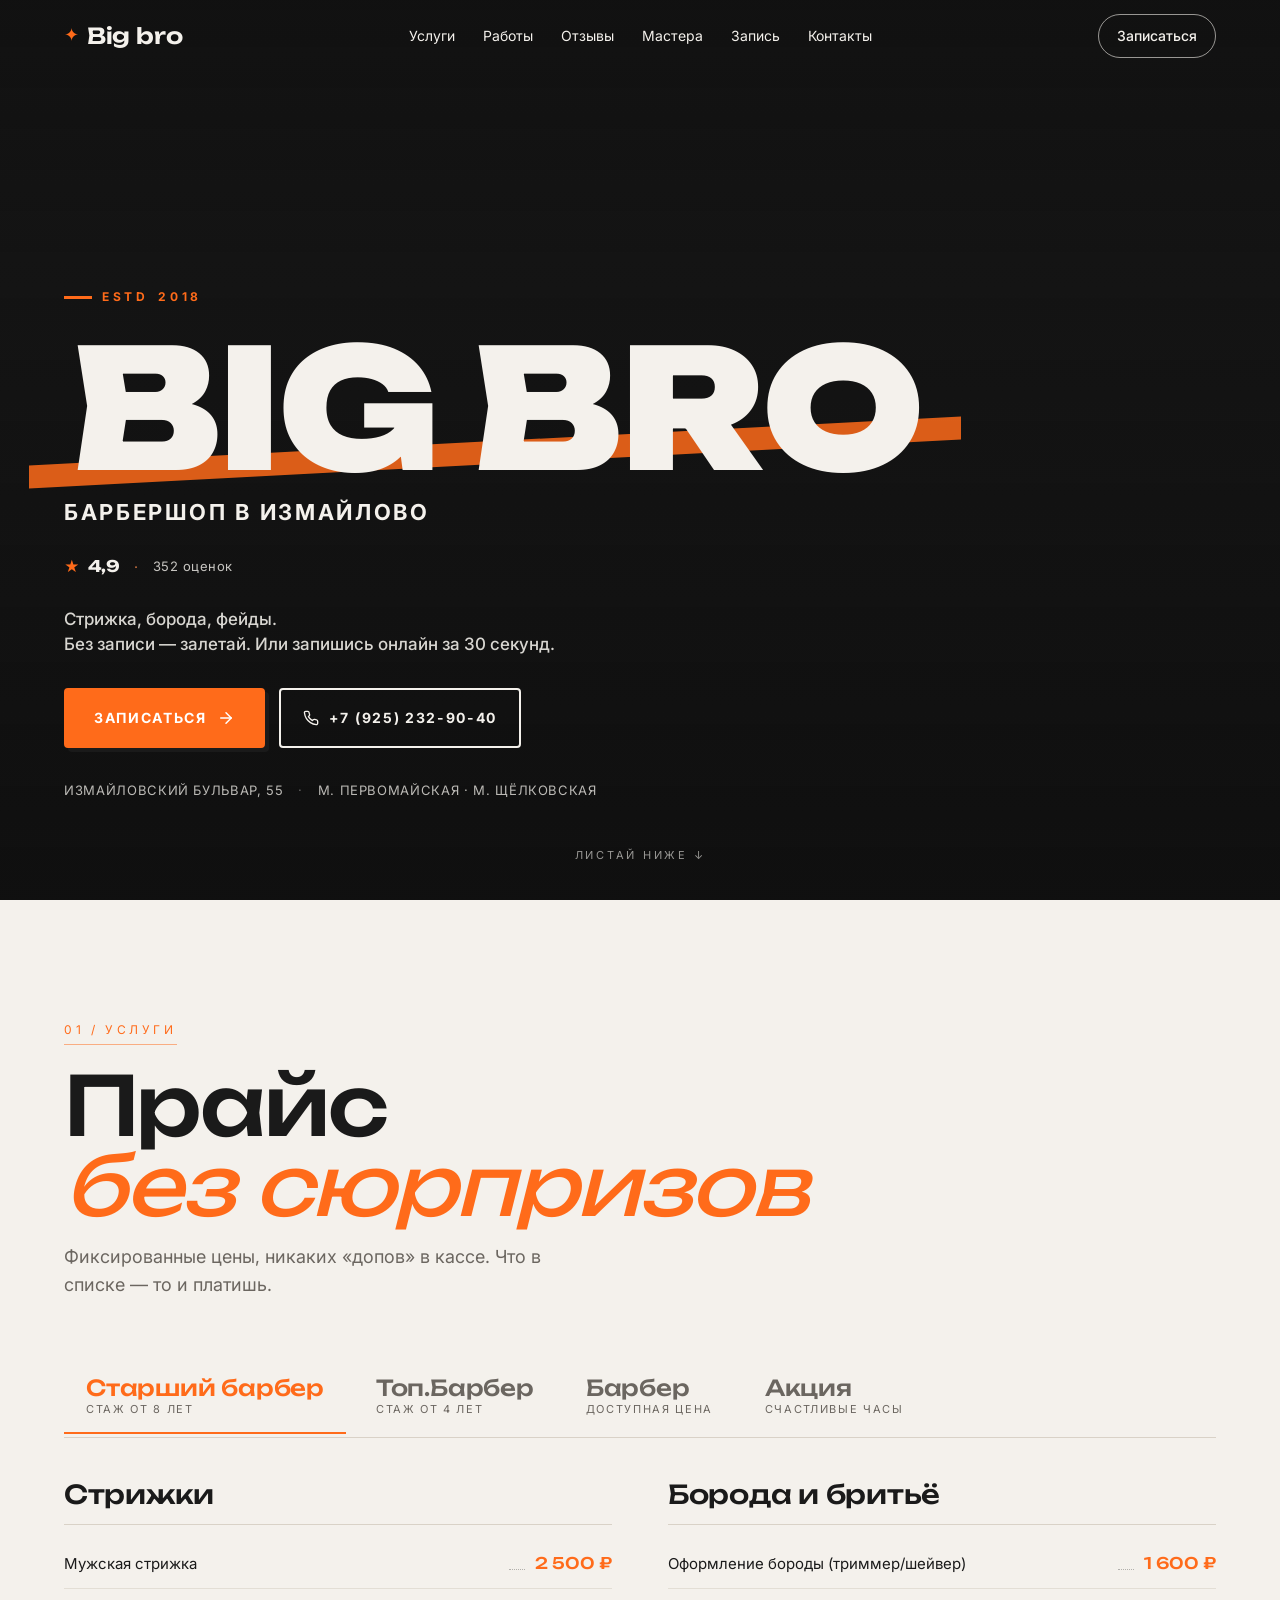
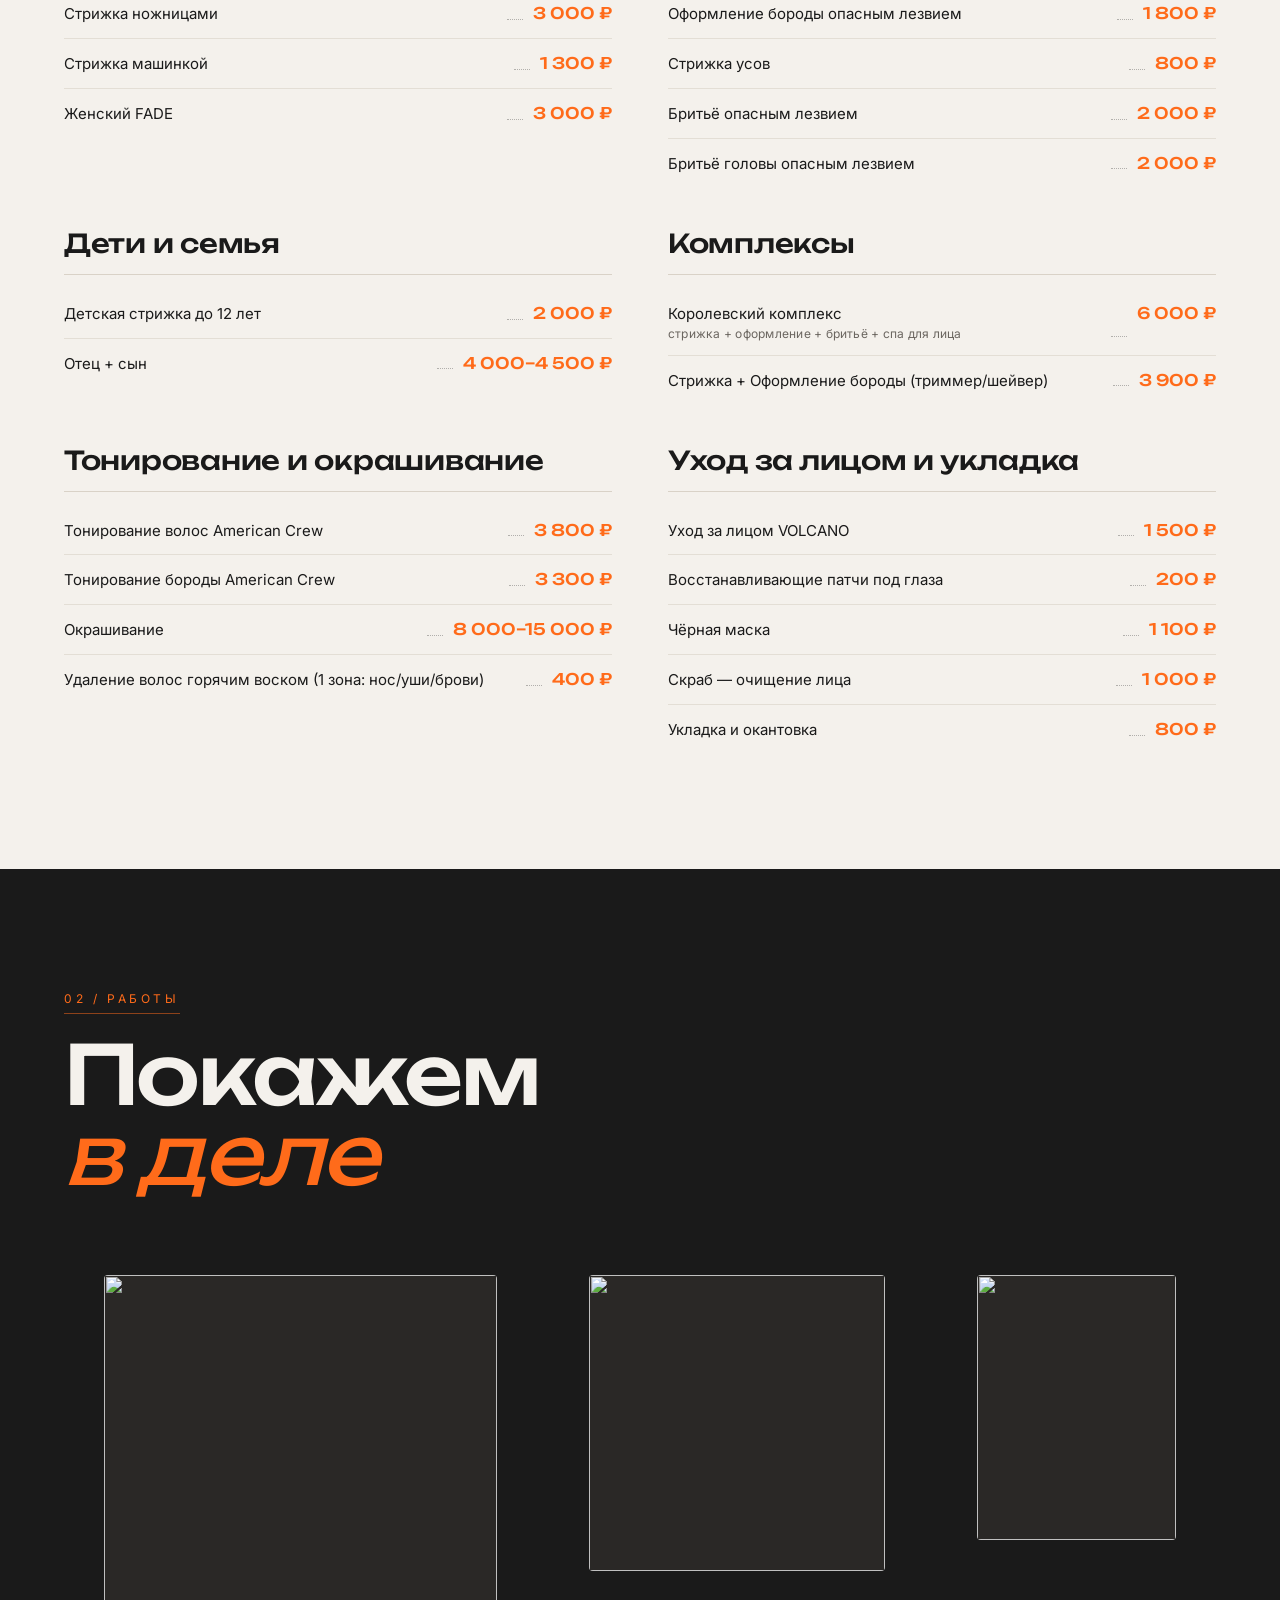
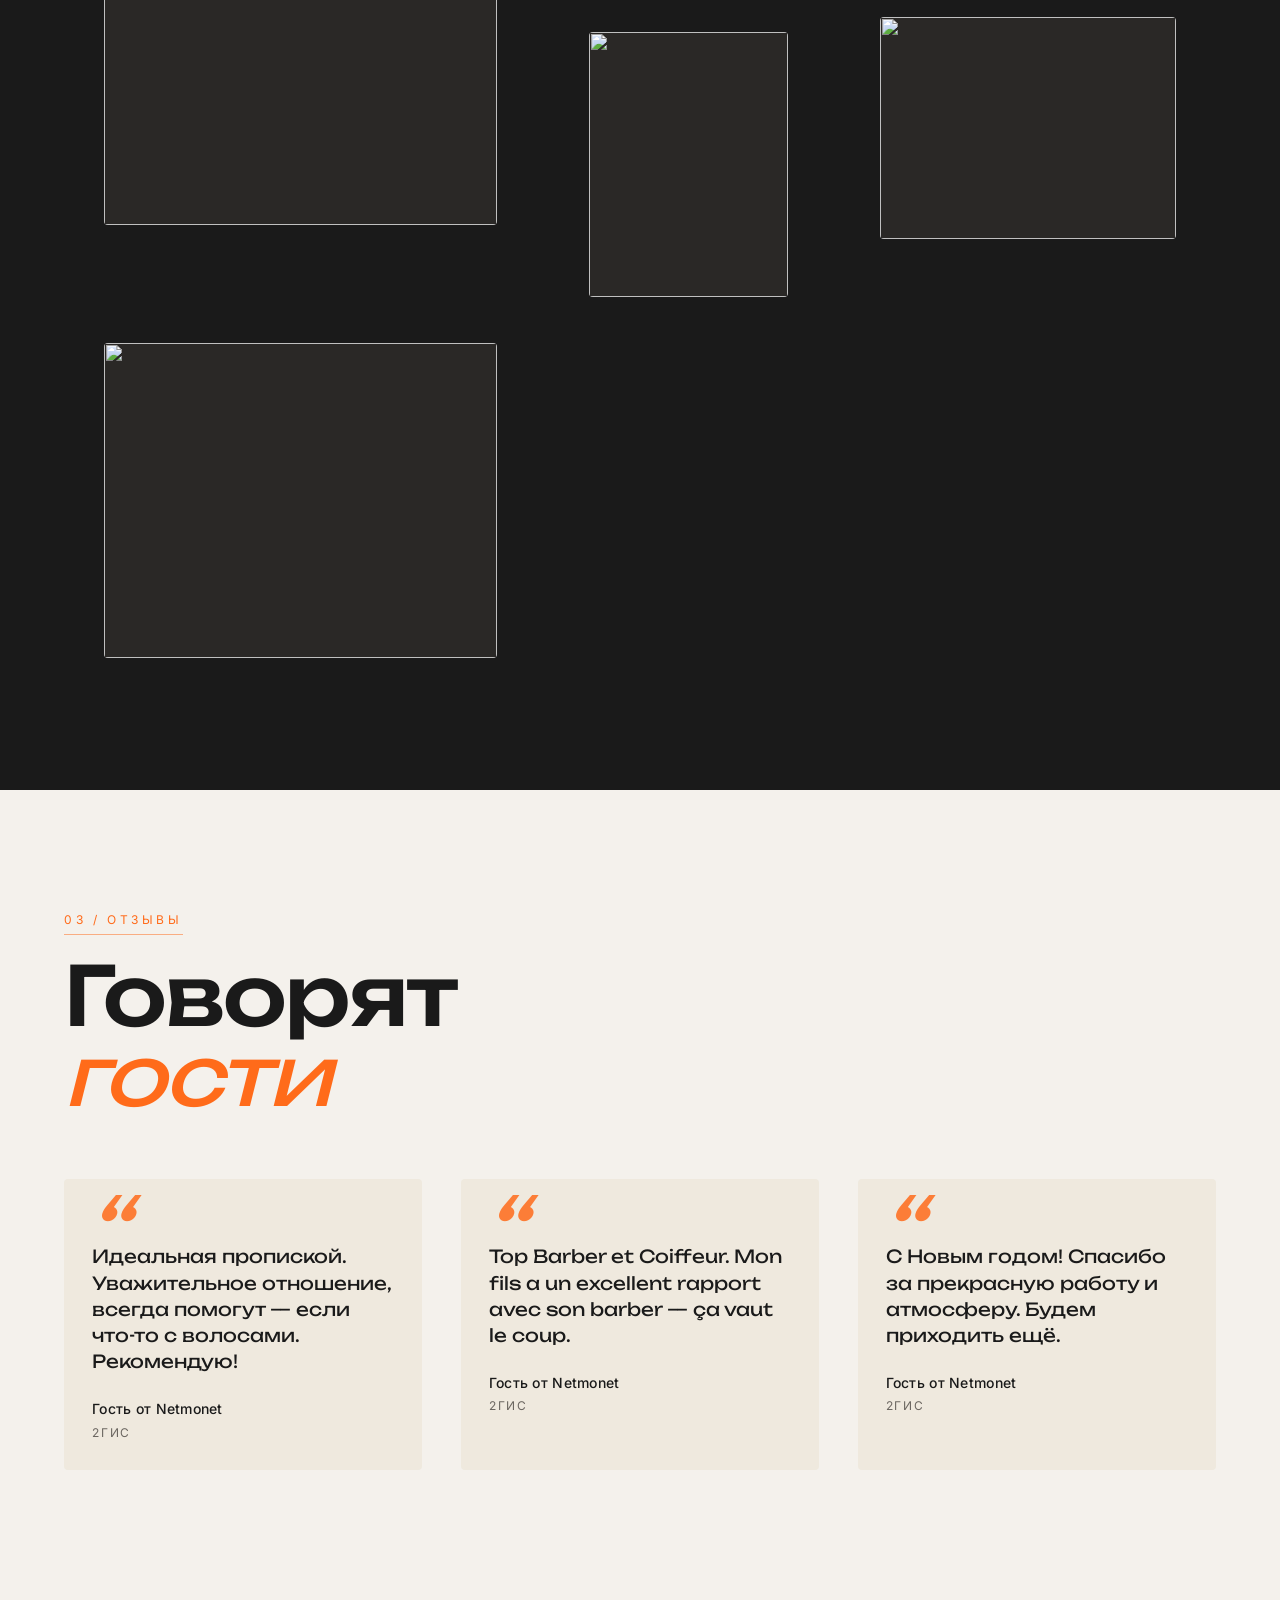
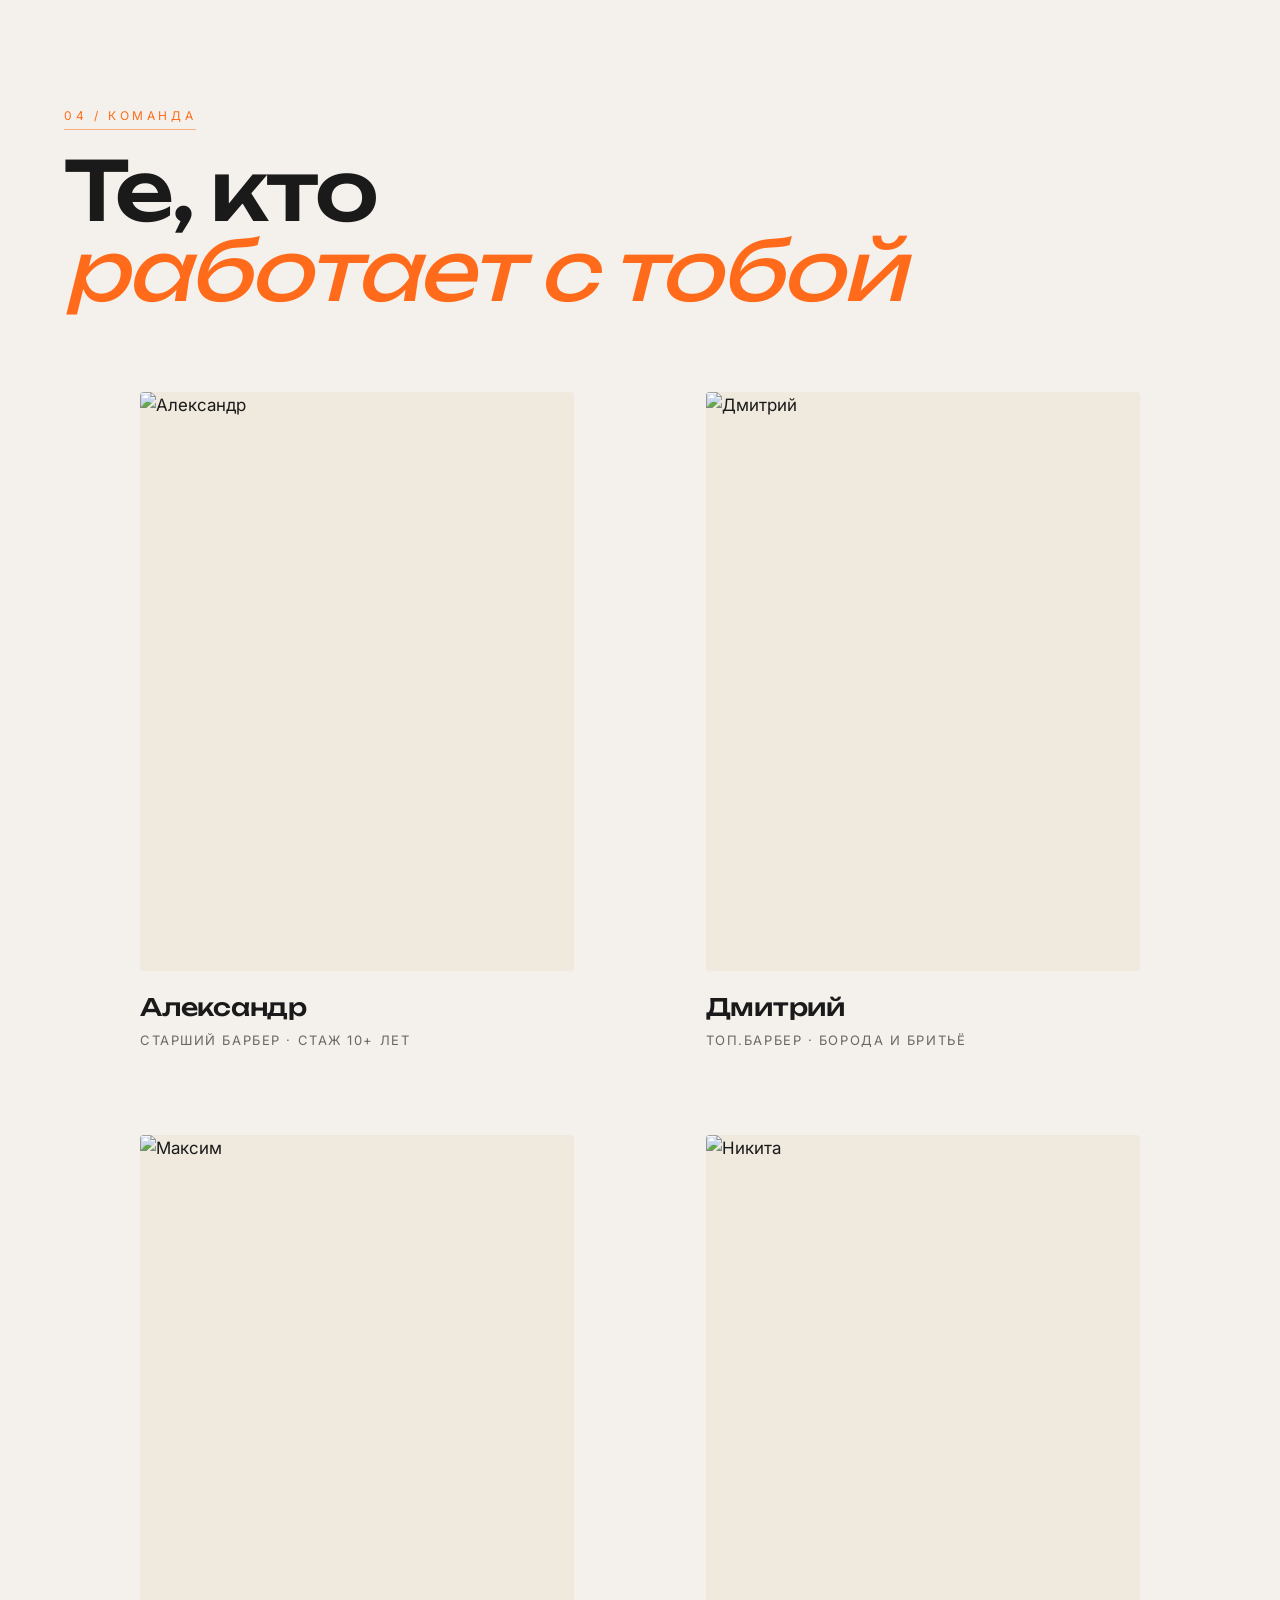
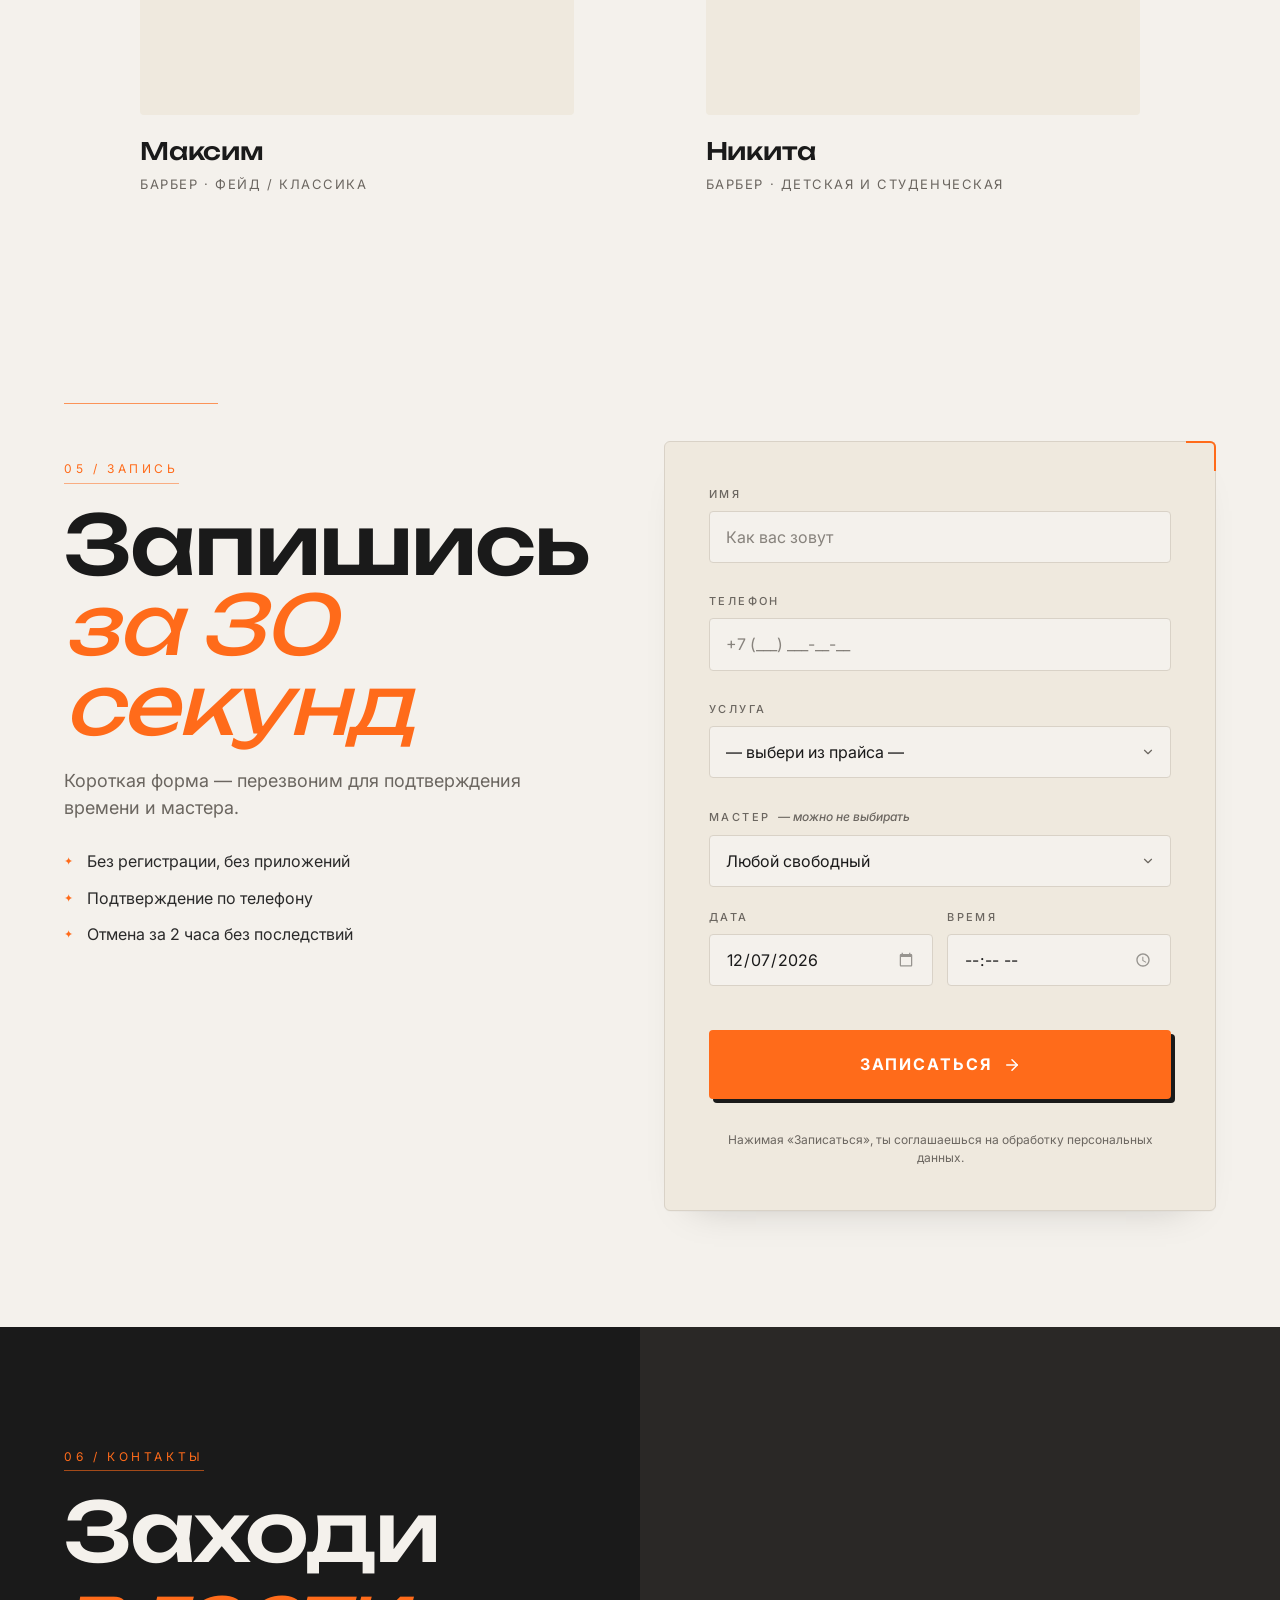
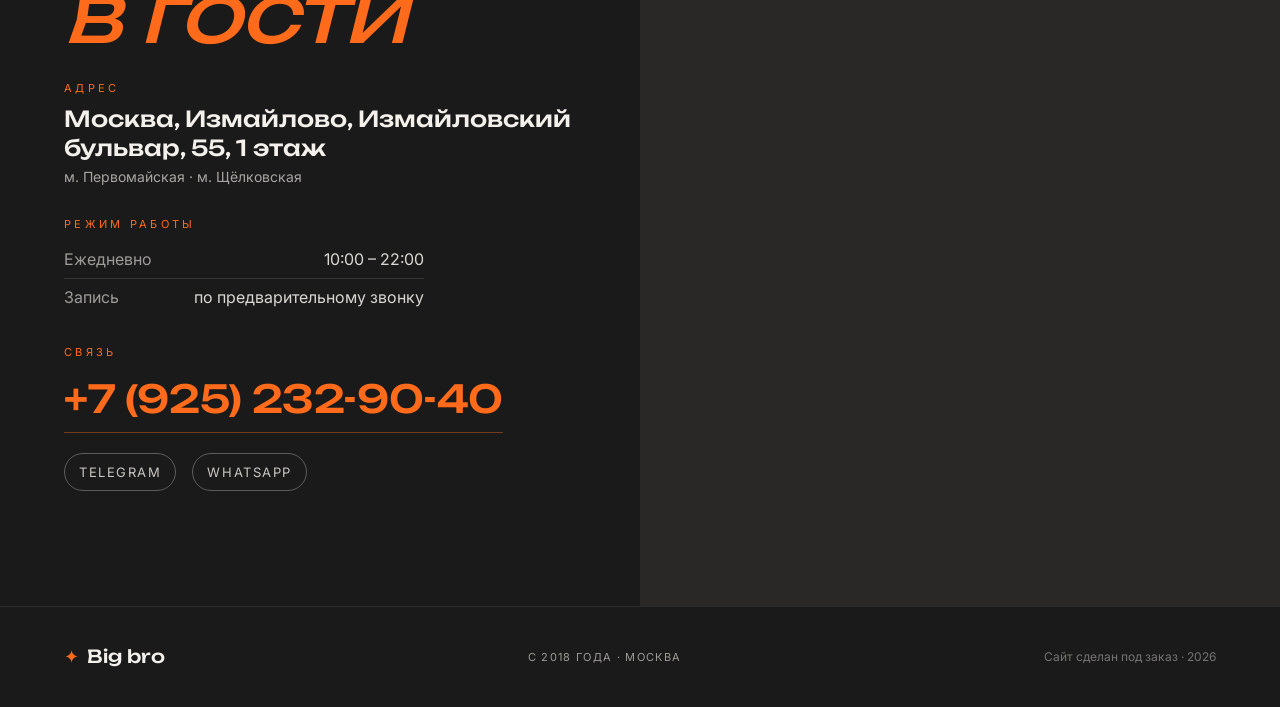
==== commit 59902a0d: "Big bro hero v2: переодеть в дерзкий стрит-стиль — Unbounded heavy, графит+оранж акцент, тексты на т" ====
--- a/bigbro.html
+++ b/bigbro.html
@@ -5,12 +5,12 @@
   <meta name="viewport" content="width=device-width, initial-scale=1, viewport-fit=cover" />
   <title data-bind="title">Big bro · барбершоп на Измайловском</title>
   <meta name="description" content="" data-bind="meta_description" />
-  <meta name="theme-color" content="#1E1715" />
+  <meta name="theme-color" content="#1A1A1A" />
 
   <link rel="preconnect" href="https://fonts.googleapis.com" />
   <link rel="preconnect" href="https://fonts.gstatic.com" crossorigin />
   <link
-    href="https://fonts.googleapis.com/css2?family=Fraunces:opsz,wght@9..144,400;9..144,500;9..144,600;9..144,700&family=DM+Sans:opsz,wght@9..40,400;9..40,500;9..40,600&display=swap"
+    href="https://fonts.googleapis.com/css2?family=Unbounded:wght@500;700;800;900&family=Inter:wght@400;500;600;700&display=swap"
     rel="stylesheet"
   />
   <style>
@@ -33,9 +33,9 @@
   --paper-dark: #1A1A1A;
   --paper-dark-soft: #2A2826;
 
-  /* Типографика — расширенный fallback, если Fraunces не загрузится (например, на iOS) */
-  --display: "Fraunces", "Iowan Old Style", "Cormorant Garamond", "Hoefler Text", "Georgia", "Times New Roman", serif;
-  --body: "DM Sans", -apple-system, BlinkMacSystemFont, "Segoe UI", sans-serif;
+  /* Типографика — дерзкий уличный лук: рубленый плотный гротеск */
+  --display: "Unbounded", "Arial Black", "Helvetica Neue", system-ui, sans-serif;
+  --body: "Inter", -apple-system, BlinkMacSystemFont, "Segoe UI", sans-serif;
 
   /* Ритм */
   --section-px: clamp(20px, 5vw, 96px);
@@ -136,9 +136,9 @@
   position: absolute; inset: 0;
   background: linear-gradient(
     180deg,
-    rgba(15,15,15,.62) 0%,
-    rgba(15,15,15,.42) 35%,
-    rgba(15,15,15,.95) 100%
+    rgba(15,15,15,.78) 0%,
+    rgba(15,15,15,.52) 30%,
+    rgba(15,15,15,.92) 100%
   );
 }
 .hero__inner {
@@ -147,33 +147,60 @@
   width: 100%;
 }
 .hero__est {
+  display: inline-flex; align-items: center; gap: 10px;
+  font-family: var(--body);
+  font-size: 12px; font-weight: 700;
+  letter-spacing: .3em; text-transform: uppercase;
+  color: var(--accent);
+  padding: 6px 14px 6px 0;
+  margin-bottom: 22px;
+  animation: fadeUp .8s .1s both;
+}
+.hero__est::before {
+  content: "";
   display: inline-block;
-  font-size: 12px; letter-spacing: .3em; text-transform: uppercase;
-  color: var(--accent);
-  padding-bottom: 8px;
-  border-bottom: 1px solid color-mix(in srgb, var(--accent) 60%, transparent);
-  margin-bottom: 24px;
-  animation: fadeUp .8s .1s both;
+  width: 28px; height: 3px;
+  background: var(--accent);
 }
 .hero__title {
   font-family: var(--display);
-  font-weight: 500;
-  font-size: clamp(56px, 11vw, 168px);
-  line-height: .92;
-  letter-spacing: -.035em;
-  margin: 0 0 18px;
+  font-weight: 900;
+  font-size: clamp(64px, 13vw, 200px);
+  line-height: .88;
+  letter-spacing: -.02em;
+  text-transform: uppercase;
+  margin: 0 0 16px;
   animation: fadeUp .9s .25s both;
 }
-.hero__title-name { font-style: italic; }
+.hero__title-name { font-style: normal; }
+/* Дерзкая косая оранжевая полоса под названием */
+.hero__title-name {
+  position: relative;
+  display: inline-block;
+  padding: 0 .04em;
+}
+.hero__title-name::after {
+  content: "";
+  position: absolute;
+  left: -4%; right: -4%;
+  bottom: 12%;
+  height: .14em;
+  background: var(--accent);
+  transform: skewY(-3deg);
+  z-index: -1;
+  opacity: .85;
+}
 .hero__tagline {
-  font-family: var(--display);
-  font-size: clamp(22px, 2.4vw, 32px);
-  font-weight: 400;
-  font-style: italic;
+  font-family: var(--body);
+  font-size: clamp(16px, 2vw, 22px);
+  font-weight: 700;
+  font-style: normal;
+  text-transform: uppercase;
+  letter-spacing: .12em;
   margin: 0 0 28px;
-  line-height: 1.25;
+  line-height: 1.3;
   max-width: 660px;
-  color: color-mix(in srgb, var(--paper) 90%, transparent);
+  color: var(--paper);
   animation: fadeUp .9s .4s both;
 }
 .hero__trust {
@@ -190,9 +217,9 @@
   display: inline-flex; align-items: center; gap: 7px;
   color: var(--paper);
 }
-.hero__trust-star { color: #F5C76E; font-size: 15px; line-height: 1; }
+.hero__trust-star { color: var(--accent); font-size: 15px; line-height: 1; }
 .hero__trust-rating strong {
-  font-family: var(--display); font-weight: 500;
+  font-family: var(--display); font-weight: 700;
   font-size: 16px; letter-spacing: -.01em;
 }
 .hero__trust-sep {
@@ -213,11 +240,14 @@
   font-style: normal;
 }
 .hero__offer {
-  font-size: 16px;
-  max-width: 540px;
-  margin: 0 0 36px;
+  font-family: var(--body);
+  font-size: 17px;
+  font-weight: 500;
+  line-height: 1.45;
+  max-width: 560px;
+  margin: 0 0 32px;
   white-space: pre-line;
-  color: color-mix(in srgb, var(--paper) 78%, transparent);
+  color: color-mix(in srgb, var(--paper) 88%, transparent);
   animation: fadeUp .9s .55s both;
 }
 .hero__cta-row {
@@ -256,29 +286,34 @@
 /* ===== BUTTONS ===== */
 .btn {
   display: inline-flex; align-items: center; gap: 10px;
-  padding: 16px 26px;
-  border-radius: 999px;
-  font-size: 15px; font-weight: 500;
-  letter-spacing: .01em;
-  transition: transform .15s, background .15s, color .15s, border-color .15s;
+  padding: 17px 28px;
+  border-radius: 4px;
+  font-family: var(--body);
+  font-size: 14px; font-weight: 700;
+  letter-spacing: .12em;
+  text-transform: uppercase;
+  transition: transform .15s, background .15s, color .15s, border-color .15s, box-shadow .15s;
 }
 .btn:active { transform: translateY(1px); }
 .btn--solid {
-  background: var(--accent); color: var(--paper);
-  border: 1px solid var(--accent);
-}
-.btn--solid:hover { background: var(--accent-dark); border-color: var(--accent-dark); }
+  background: var(--accent); color: #fff;
+  border: 2px solid var(--accent);
+  box-shadow: 4px 4px 0 var(--ink);
+}
+.btn--solid:hover {
+  background: var(--accent-dark); border-color: var(--accent-dark);
+  transform: translate(2px, 2px); box-shadow: 2px 2px 0 var(--ink);
+}
 .btn--solid .btn__phone {
   font-family: var(--display); font-weight: 500; font-size: 16px;
   opacity: .85;
 }
 .btn--ghost {
   background: transparent; color: var(--paper);
-  border: 1px solid color-mix(in srgb, var(--paper) 50%, transparent);
+  border: 2px solid var(--paper);
 }
 .btn--ghost:hover {
-  border-color: var(--paper);
-  background: color-mix(in srgb, var(--paper) 10%, transparent);
+  background: var(--paper); color: var(--ink);
 }
 .btn--ghost-dark {
   background: transparent; color: var(--ink);
@@ -1316,16 +1351,16 @@
 window.SITE_CONFIG = {
   // === Идентичность ===
   name: "Big bro",
-  tagline: "Барбершоп на Измайловском",
-  offer: "Стрижки, борода, королевское бритьё.\nТри уровня мастеров — выбирай удобный.",
-
-  // === Палитра — универсальная терракотовая (дефолт всех демо) ===
+  tagline: "Барбершоп в Измайлово",
+  offer: "Стрижка, борода, фейды.\nБез записи — залетай. Или запишись онлайн за 30 секунд.",
+
+  // === Палитра — дерзкая графит + оранжевый акцент ===
   colors: {
-    accent: "#C97B5C",
-    accent_dark: "#9F5B41",
-    ink: "#1F1818",
-    paper: "#FAF3EC",
-    paper_dark: "#1E1715",
+    accent: "#FF6B1A",        // резкий оранжевый
+    accent_dark: "#CC4F0A",   // для hover
+    ink: "#1A1A1A",           // графит/почти чёрный
+    paper: "#F4F1EC",         // светлая подложка для секций
+    paper_dark: "#1A1A1A",    // тёмная база
   },
 
   // === Контакты ===
@@ -1338,7 +1373,7 @@
 
   // === Trust badge ===
   trust: {
-    rating: "4,8",
+    rating: "4,9",
     review_count: "352",
     review_label: "оценок",
     award: "",
@@ -1402,7 +1437,7 @@
   ],
 
   // === Адрес и режим ===
-  address: "Москва, Измайловский бульвар, 55, 2 этаж",
+  address: "Москва, Измайлово, Измайловский бульвар, 55, 1 этаж",
   address_short: "Измайловский бульвар, 55",
   metro: "м. Первомайская · м. Щёлковская",
   hours: [
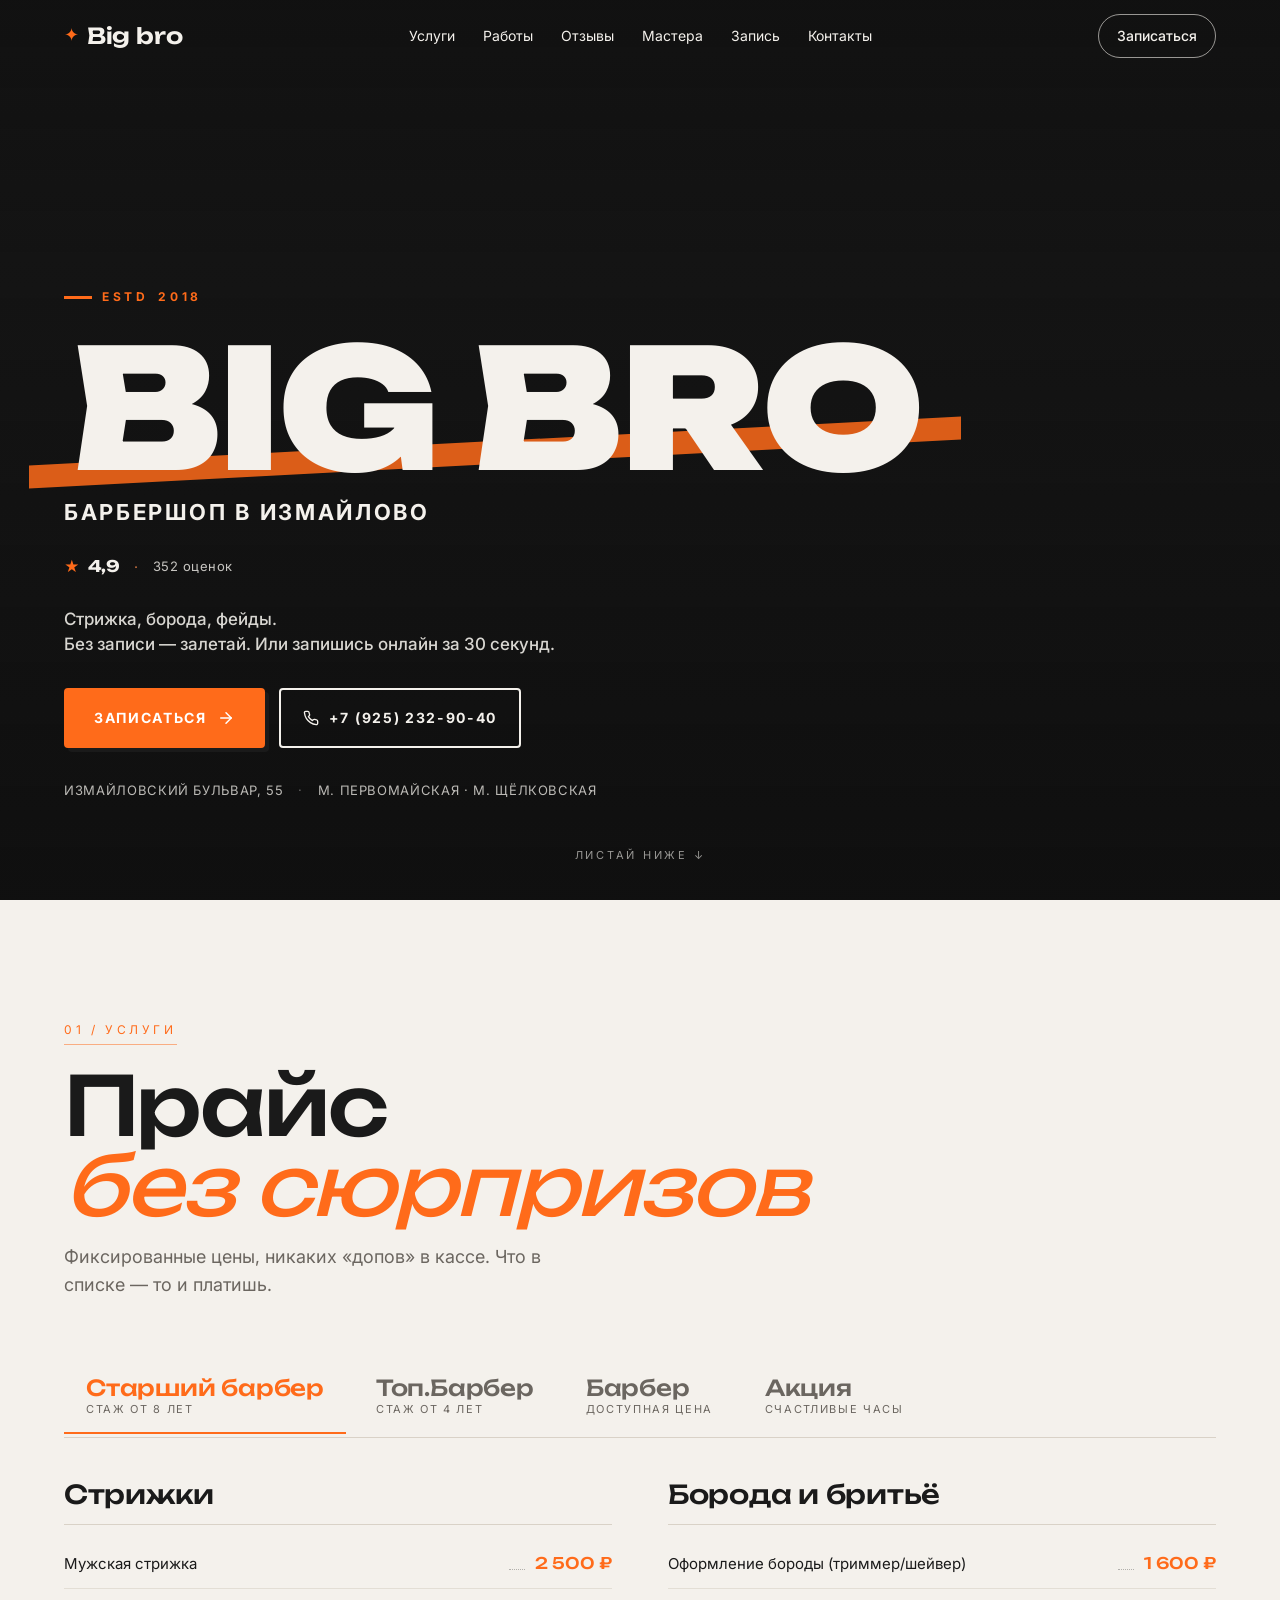
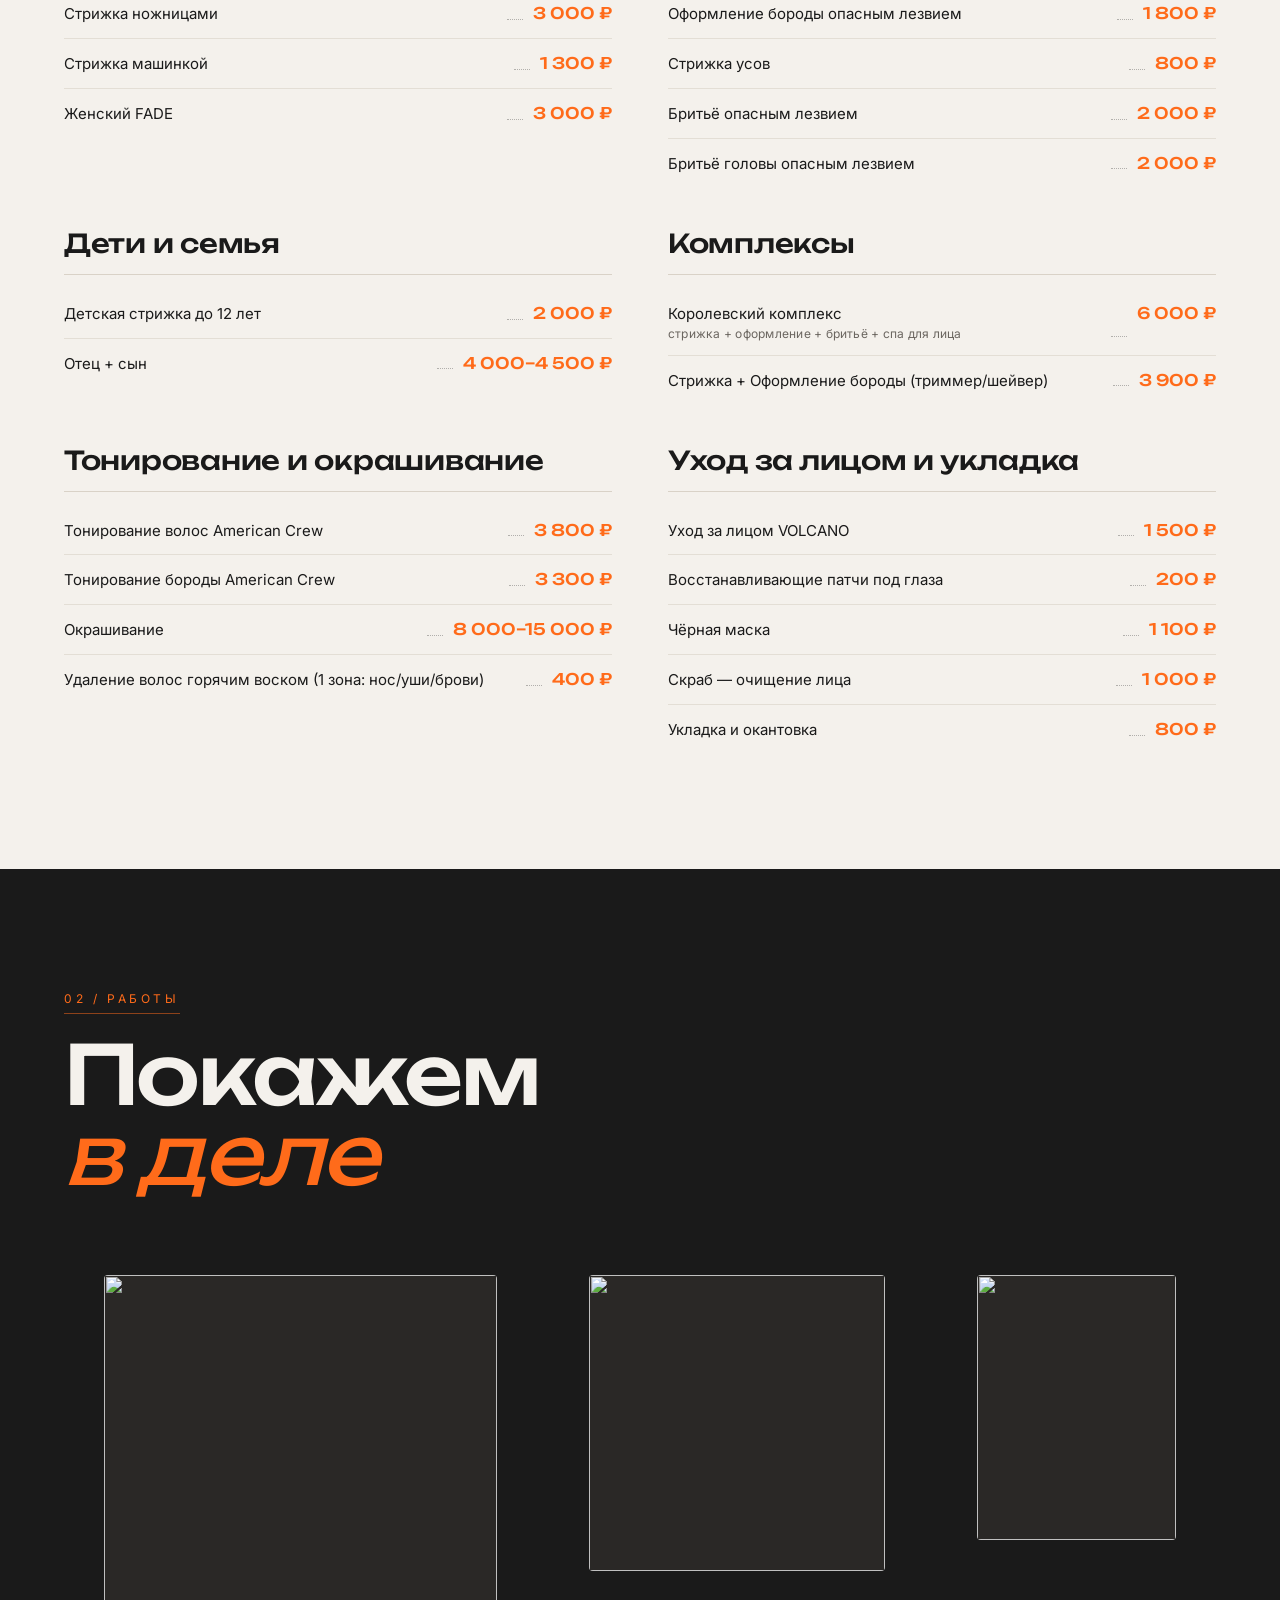
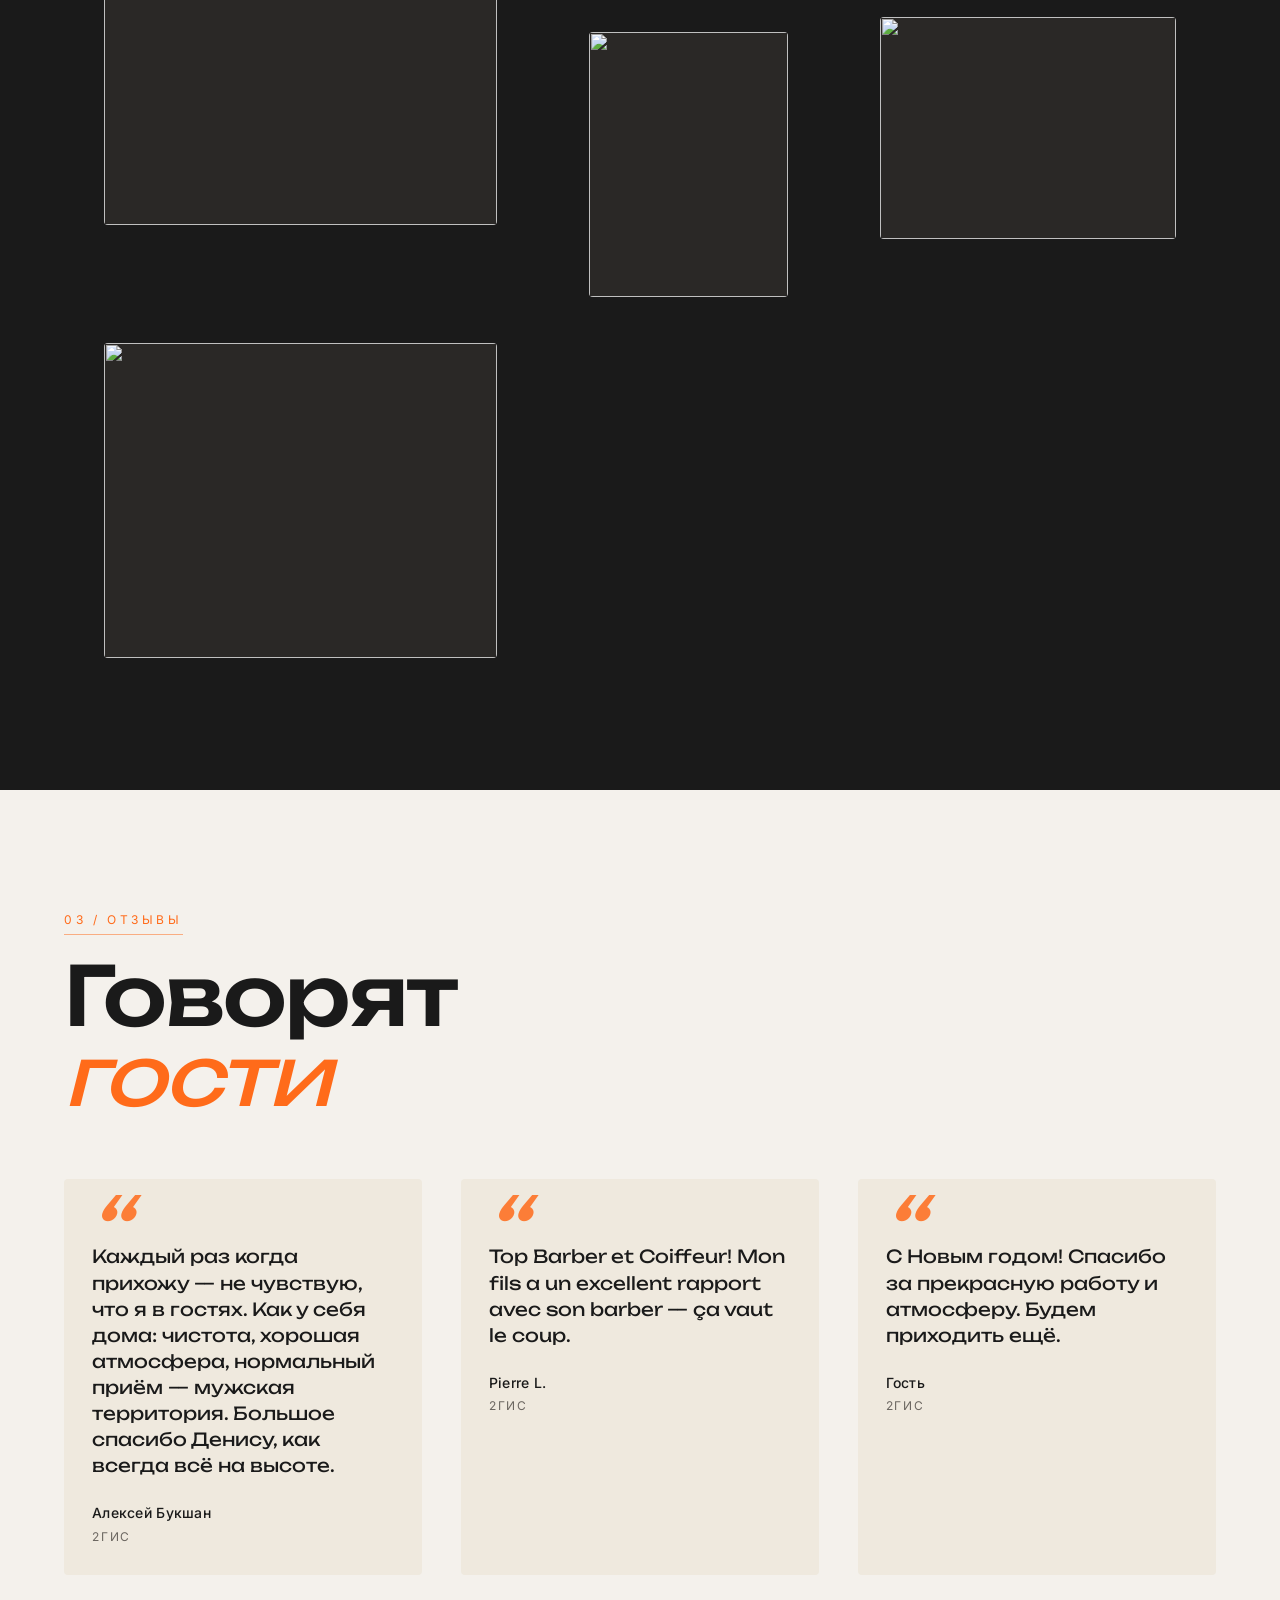
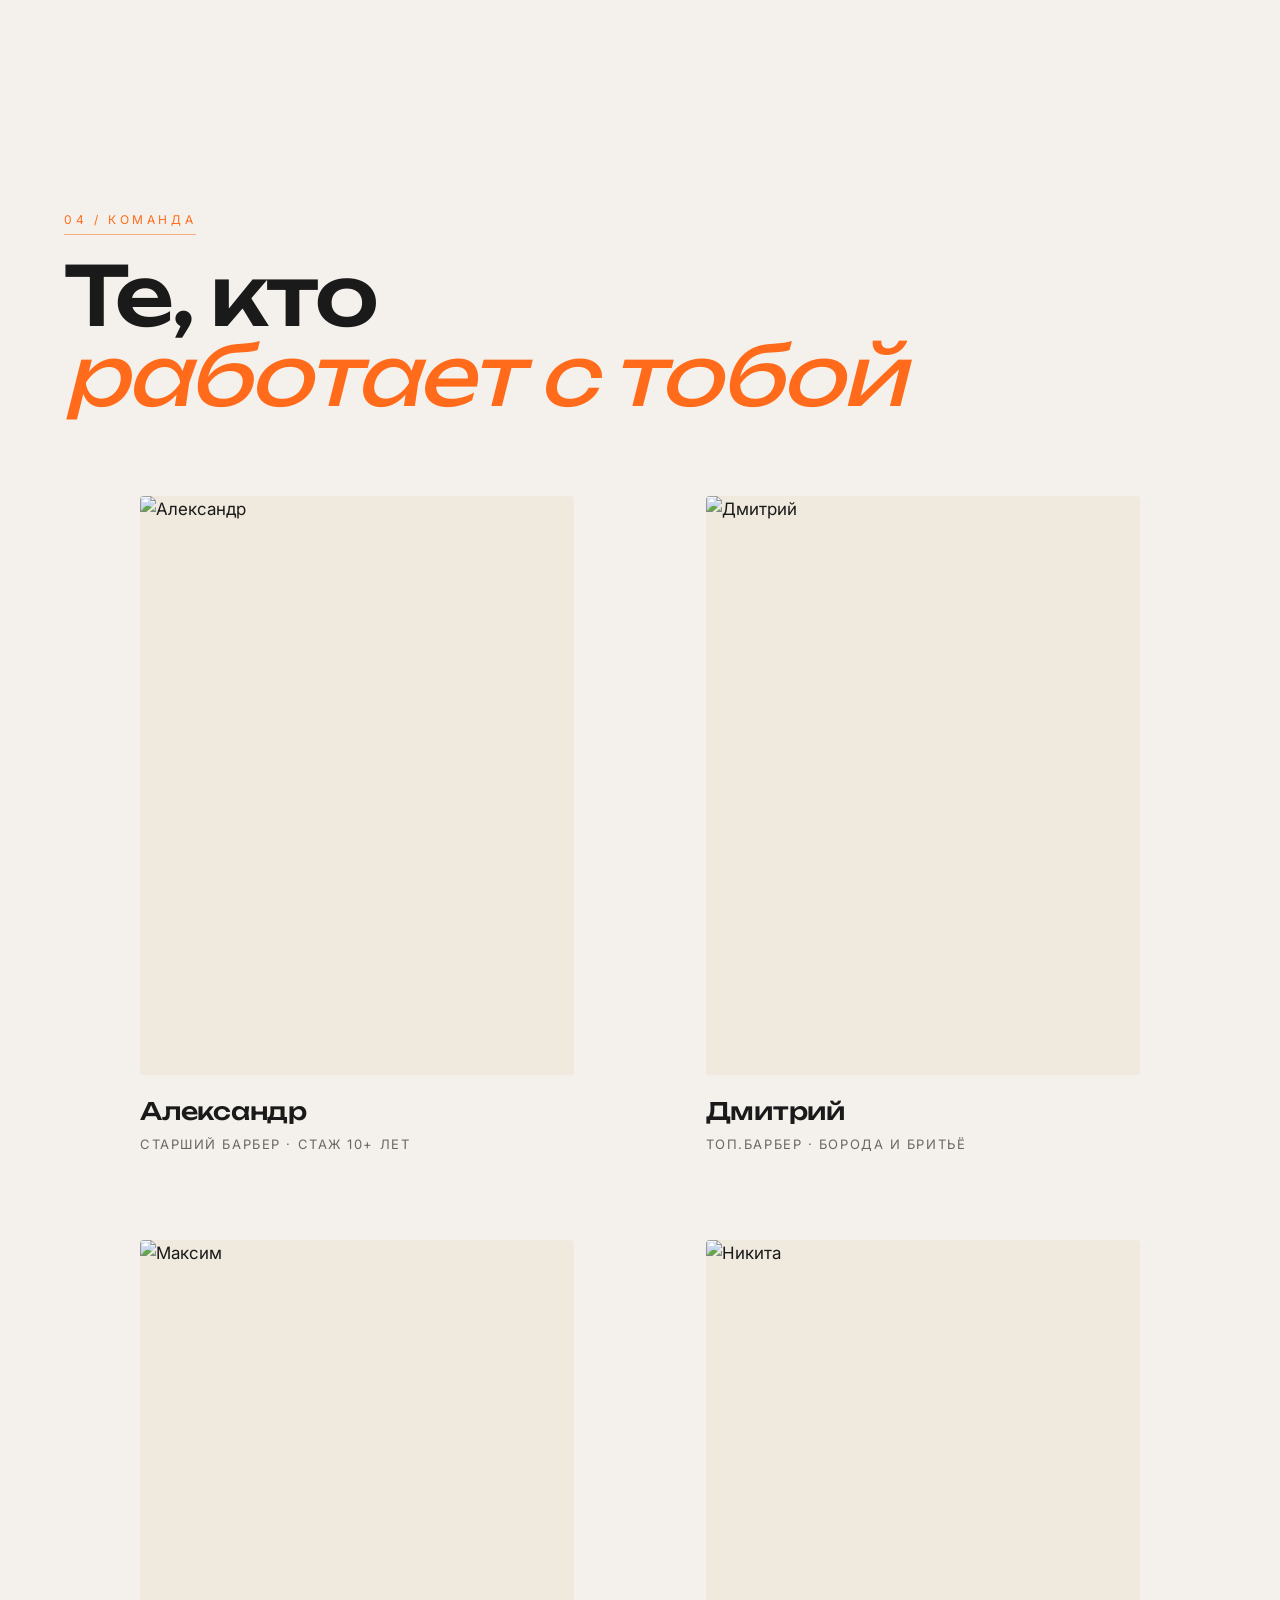
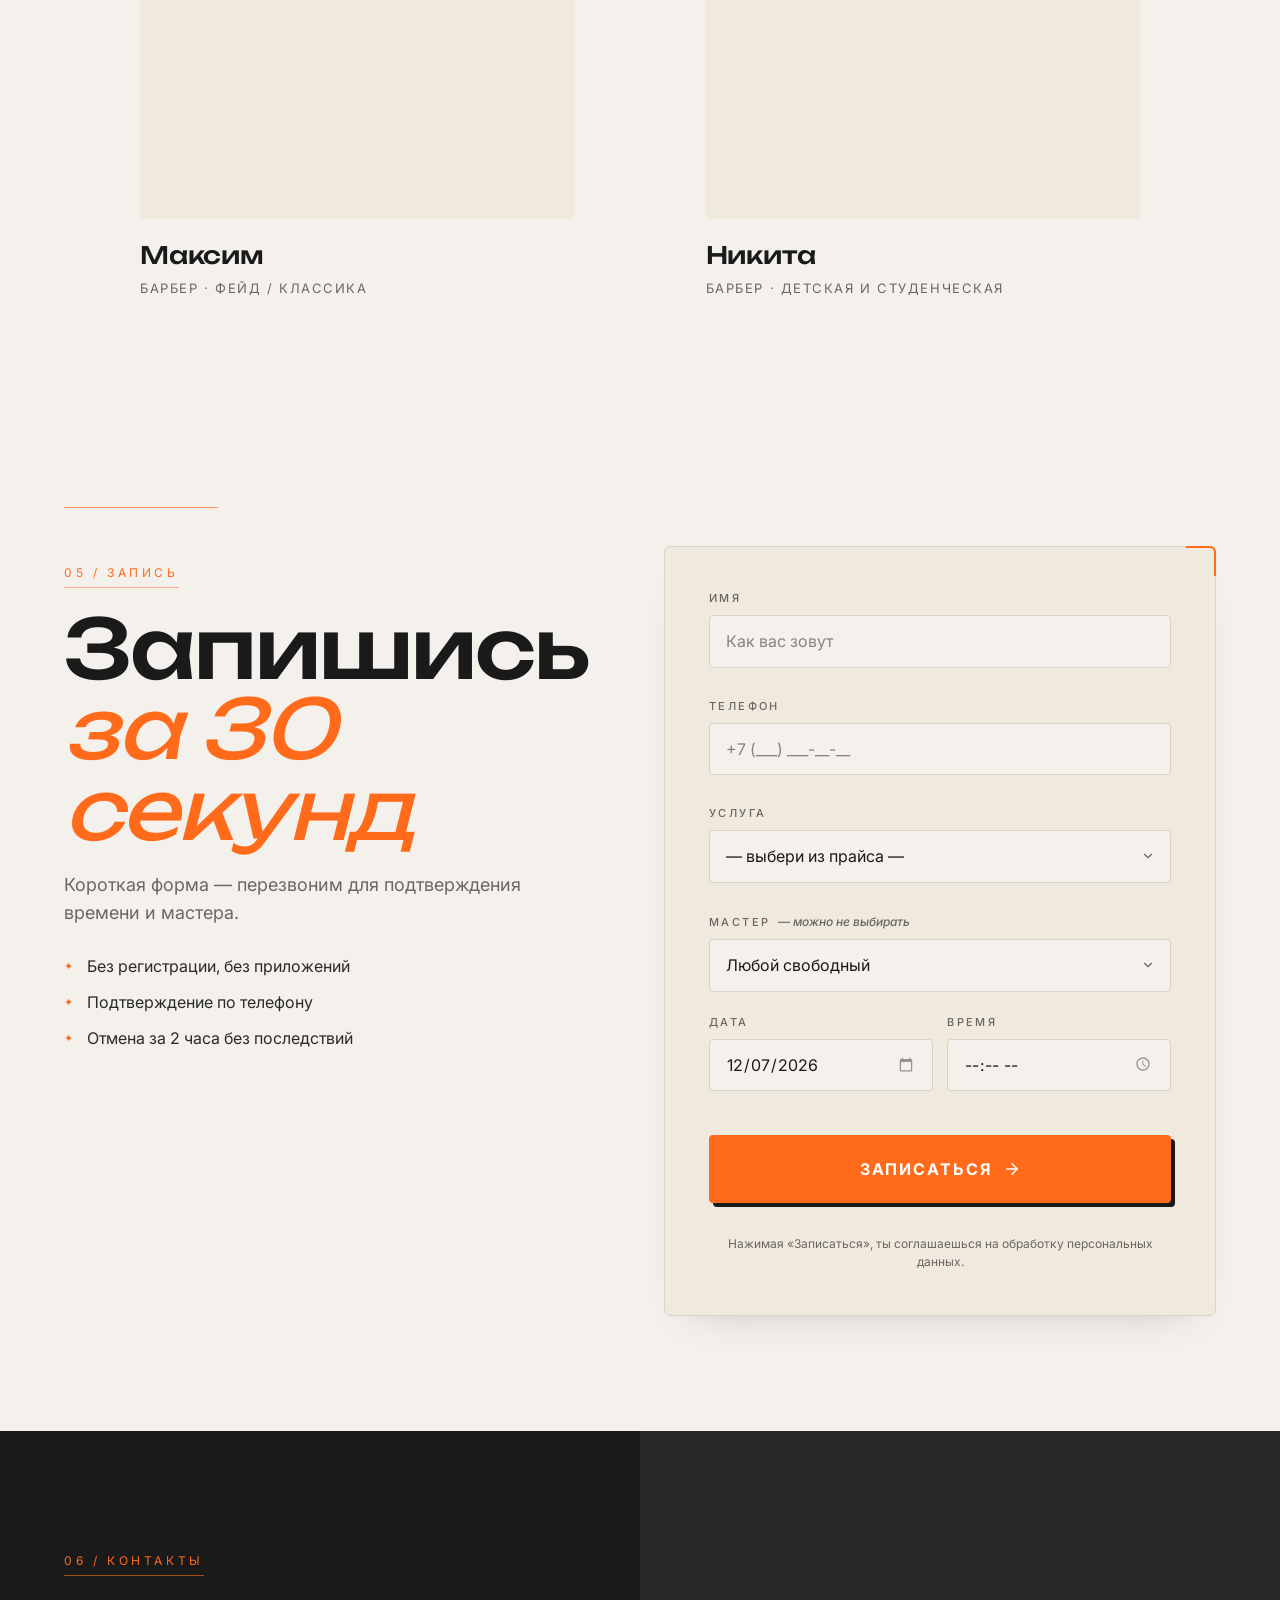
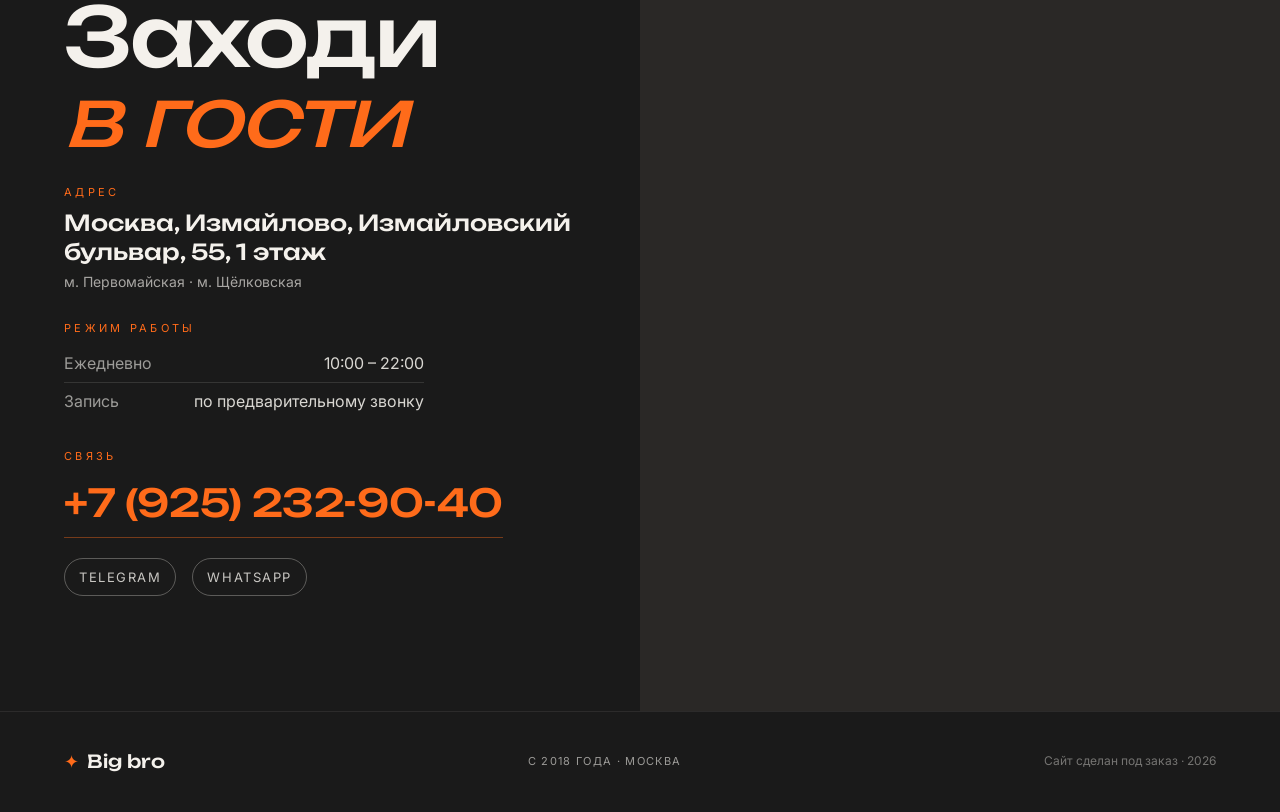
==== commit d915bb19: "Отзывы: убрать «Гость от Netmonet», взять реальный отзыв Алексея Букшан + Pierre L. для французского" ====
--- a/bigbro.html
+++ b/bigbro.html
@@ -1395,17 +1395,17 @@
   // === Реальные отзывы с 2ГИС ===
   reviews: [
     {
-      author: "Гость от Netmonet",
-      text: "Идеальная пропиской. Уважительное отношение, всегда помогут — если что-то с волосами. Рекомендую!",
+      author: "Алексей Букшан",
+      text: "Каждый раз когда прихожу — не чувствую, что я в гостях. Как у себя дома: чистота, хорошая атмосфера, нормальный приём — мужская территория. Большое спасибо Денису, как всегда всё на высоте.",
       source: "2ГИС",
     },
     {
-      author: "Гость от Netmonet",
-      text: "Top Barber et Coiffeur. Mon fils a un excellent rapport avec son barber — ça vaut le coup.",
+      author: "Pierre L.",
+      text: "Top Barber et Coiffeur! Mon fils a un excellent rapport avec son barber — ça vaut le coup.",
       source: "2ГИС",
     },
     {
-      author: "Гость от Netmonet",
+      author: "Гость",
       text: "С Новым годом! Спасибо за прекрасную работу и атмосферу. Будем приходить ещё.",
       source: "2ГИС",
     },
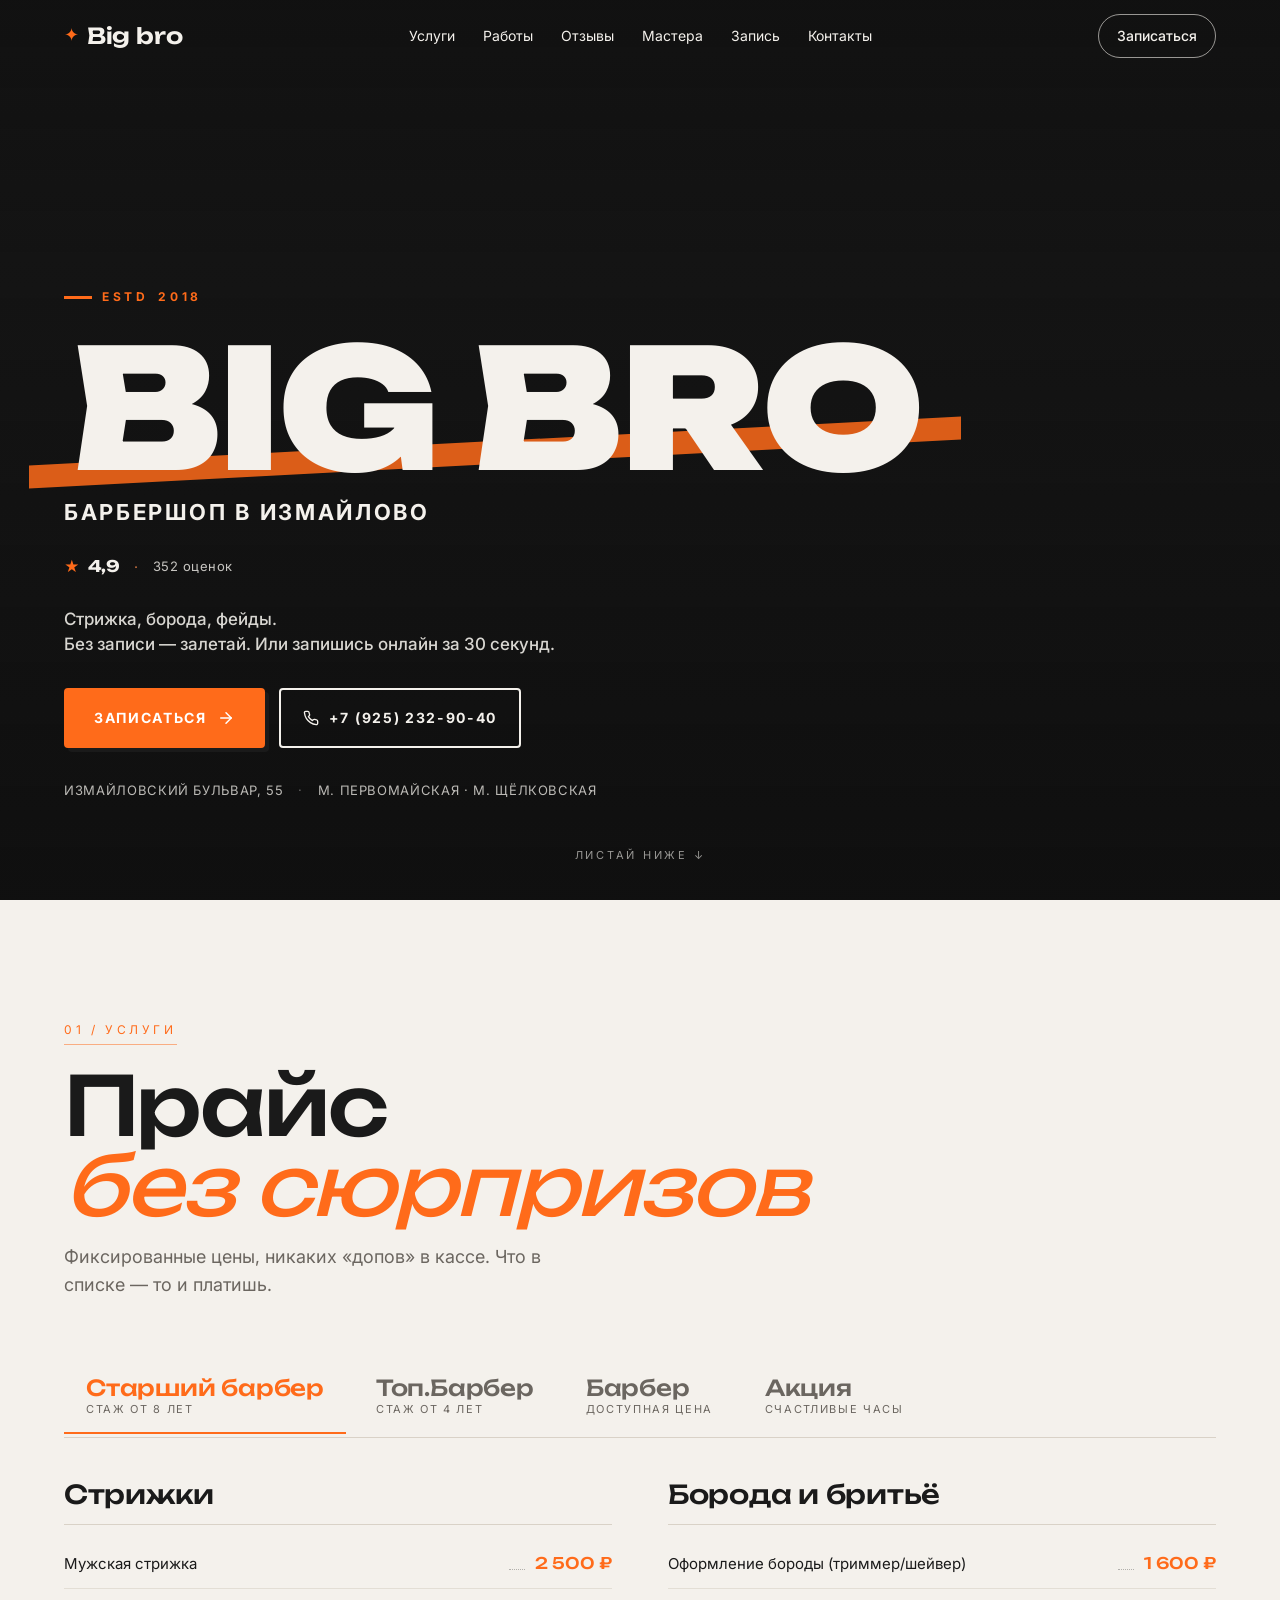
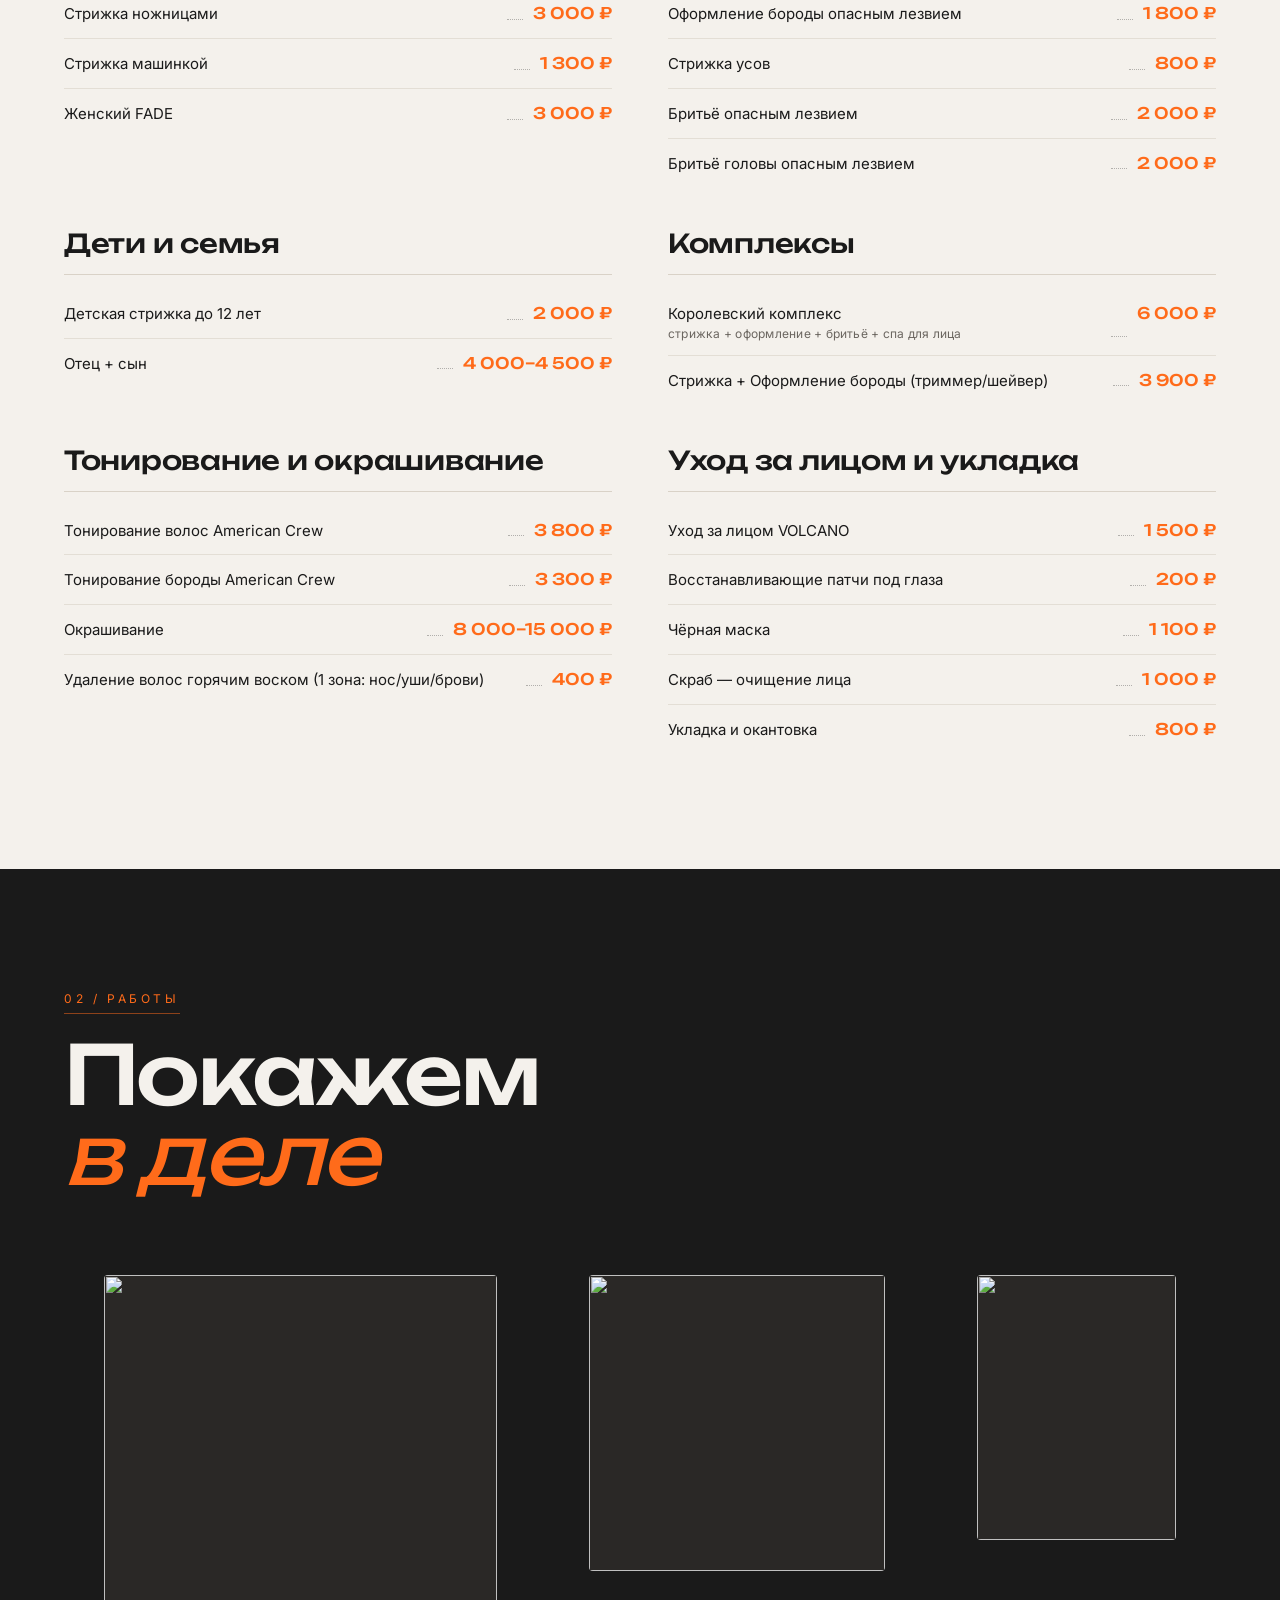
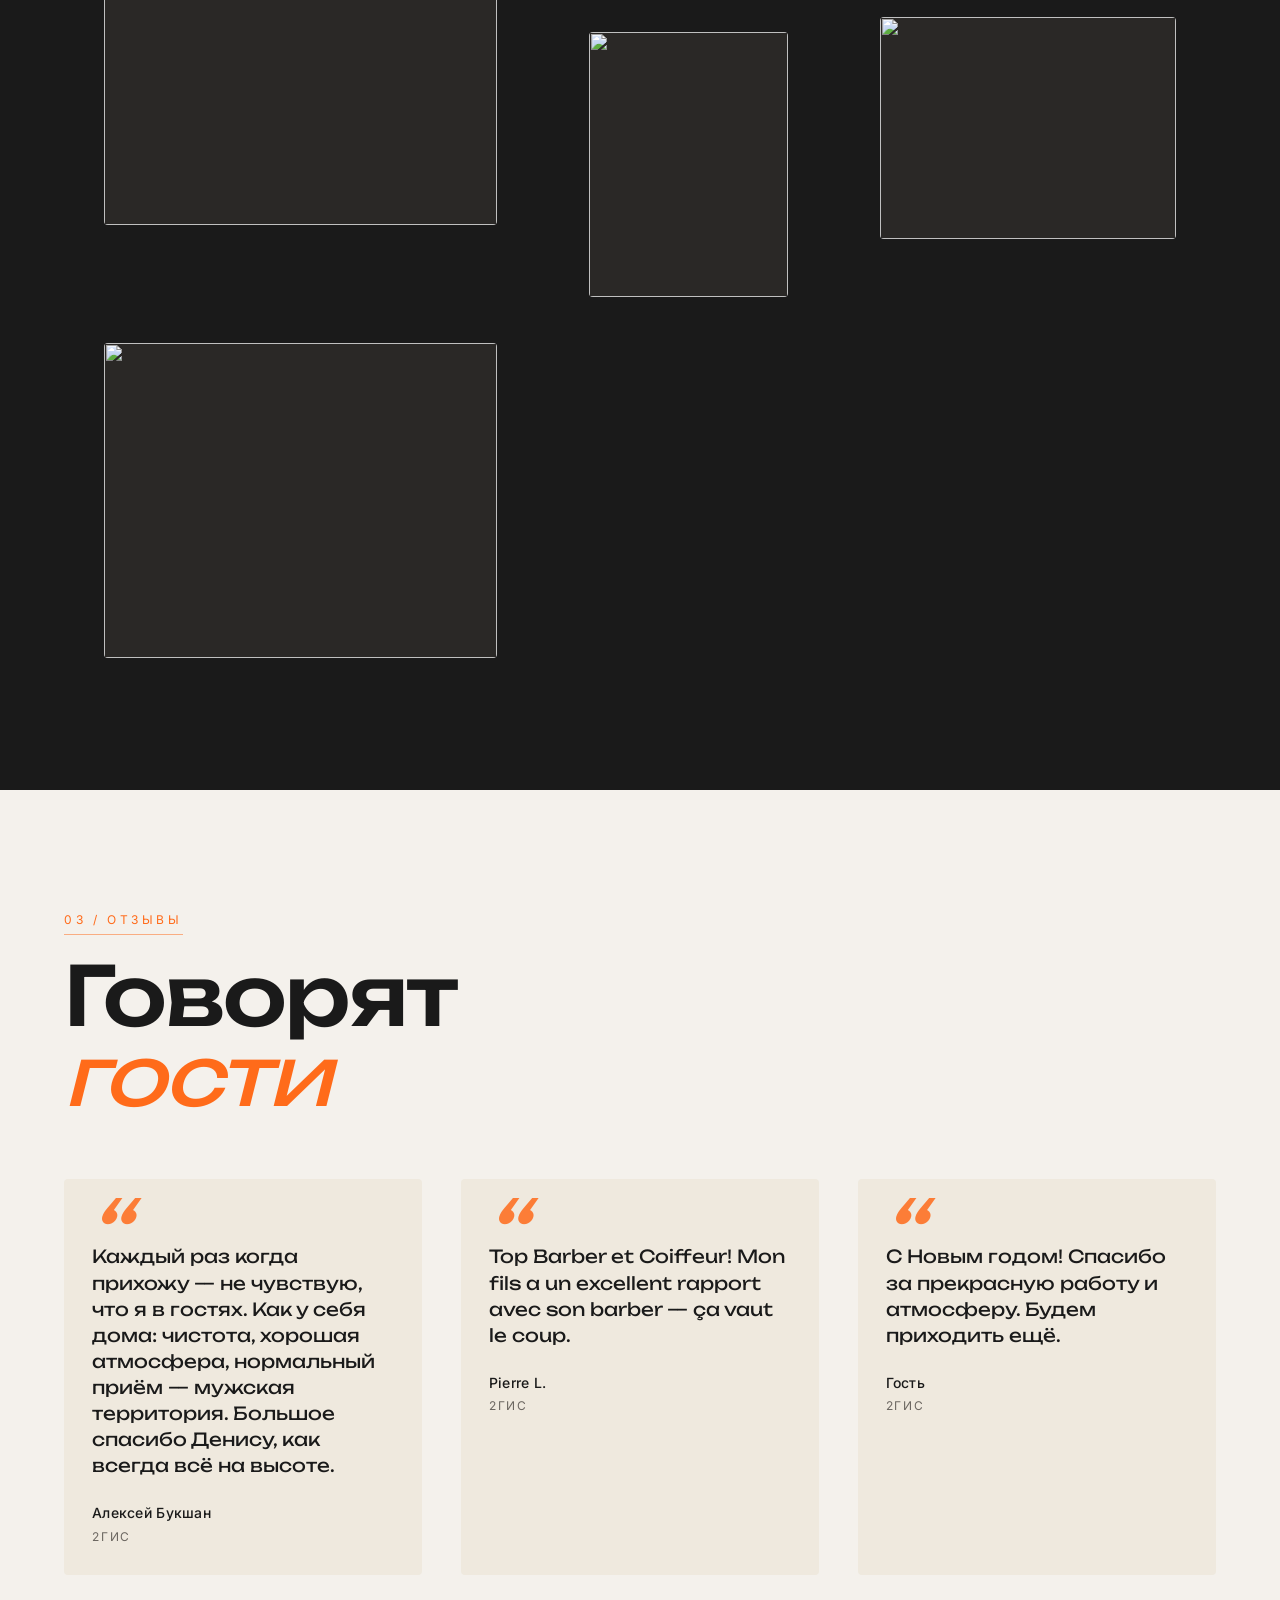
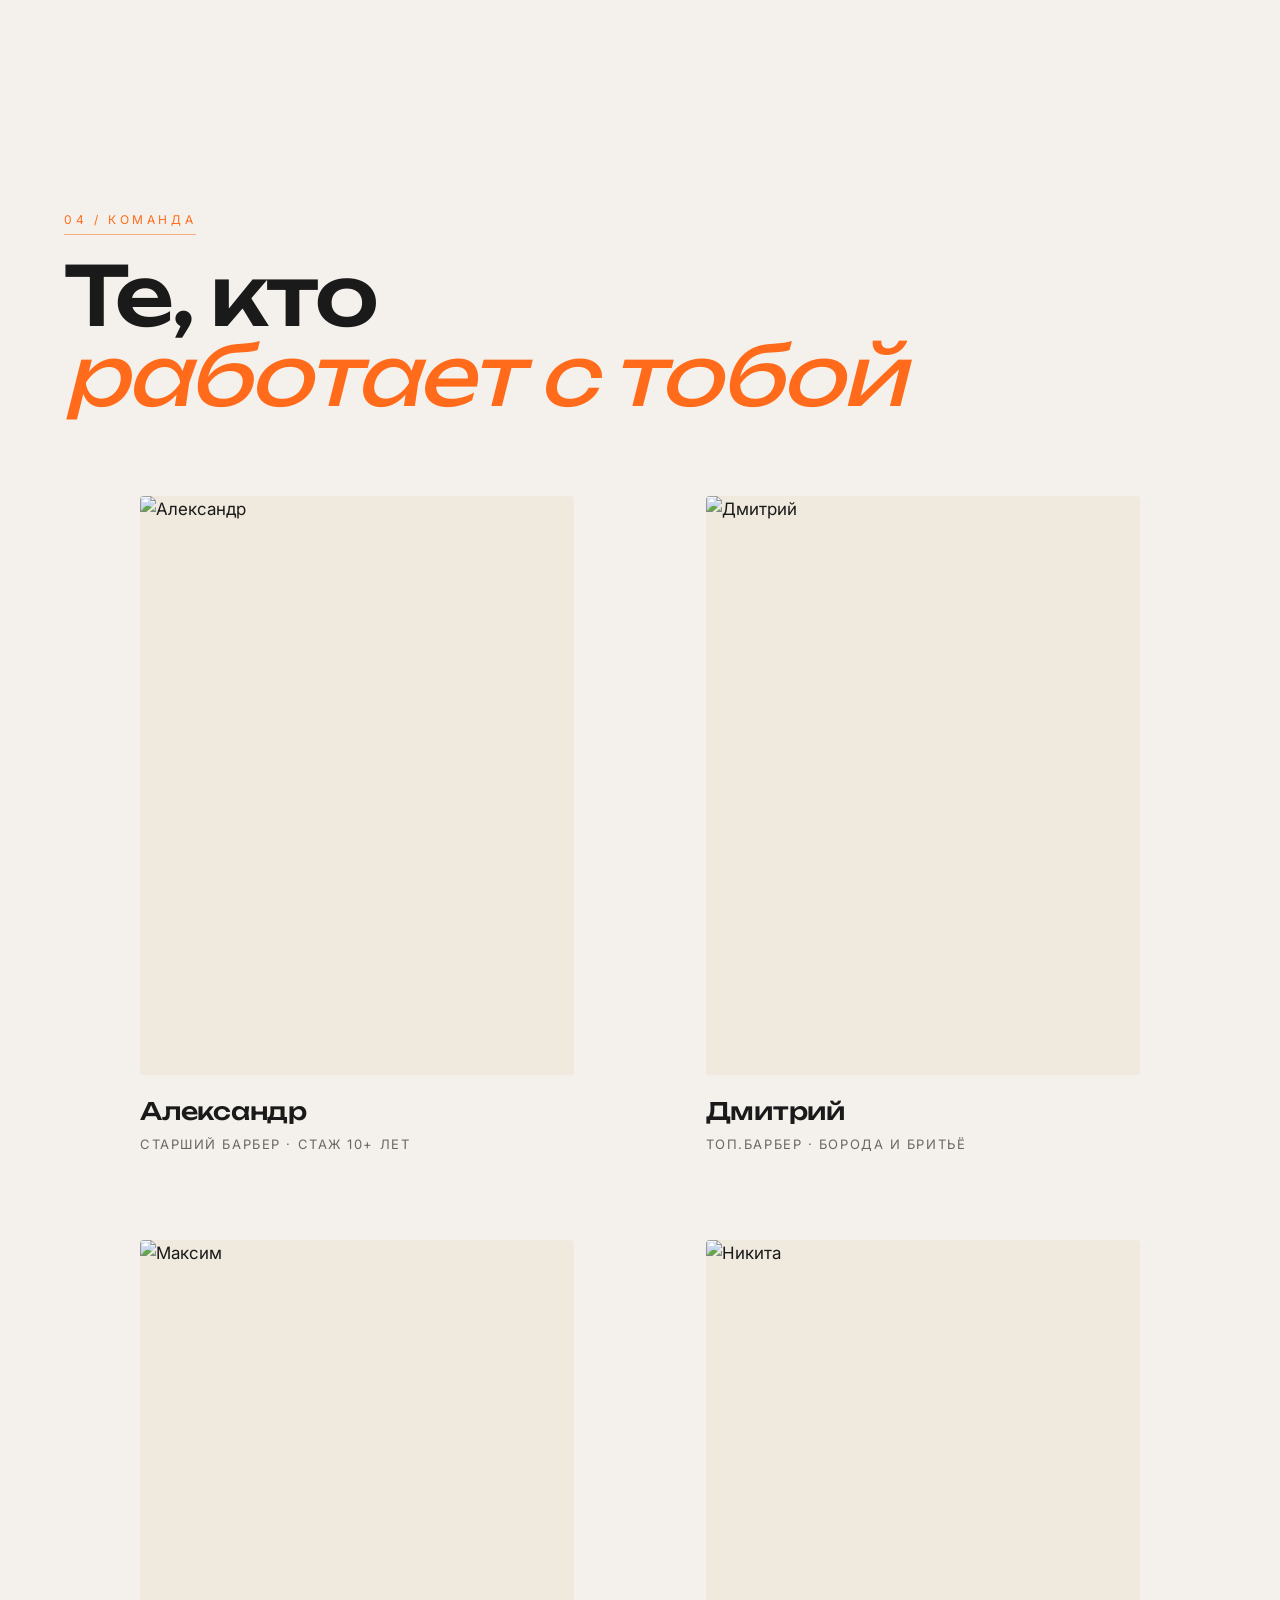
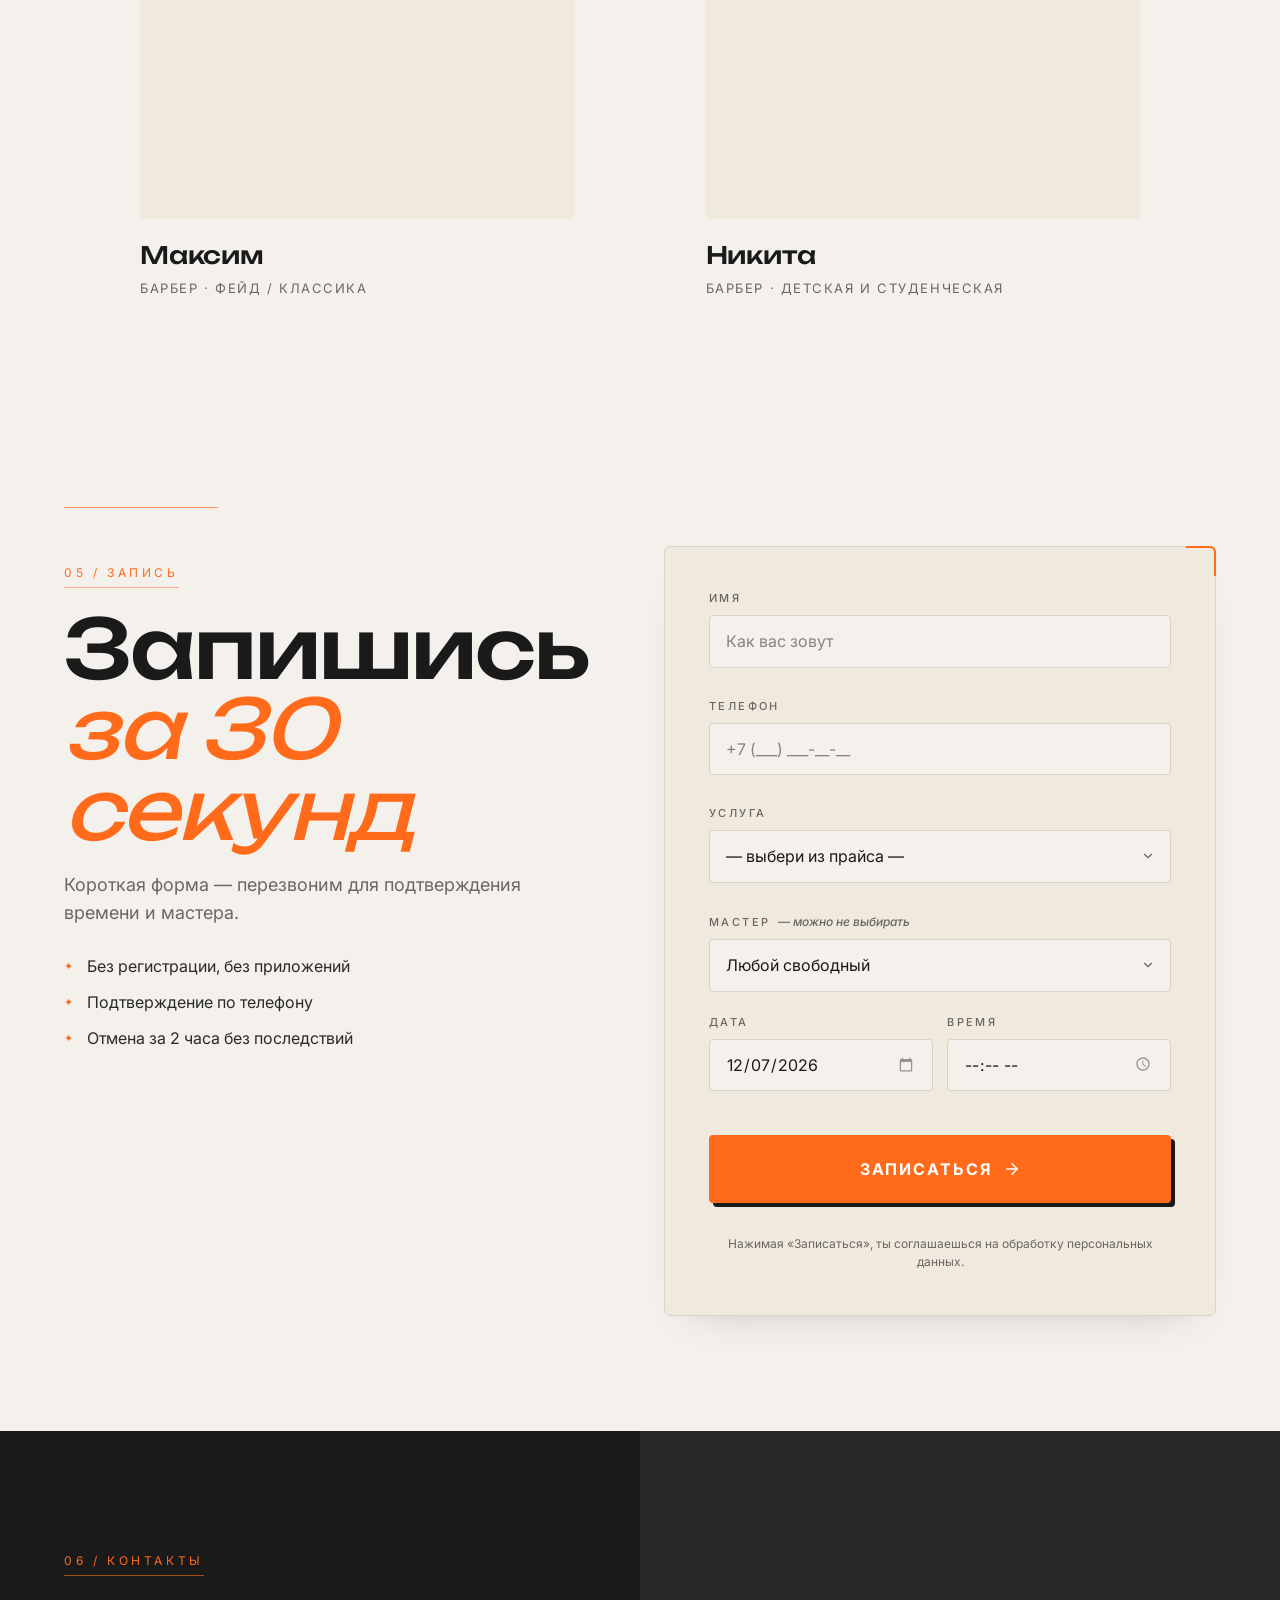
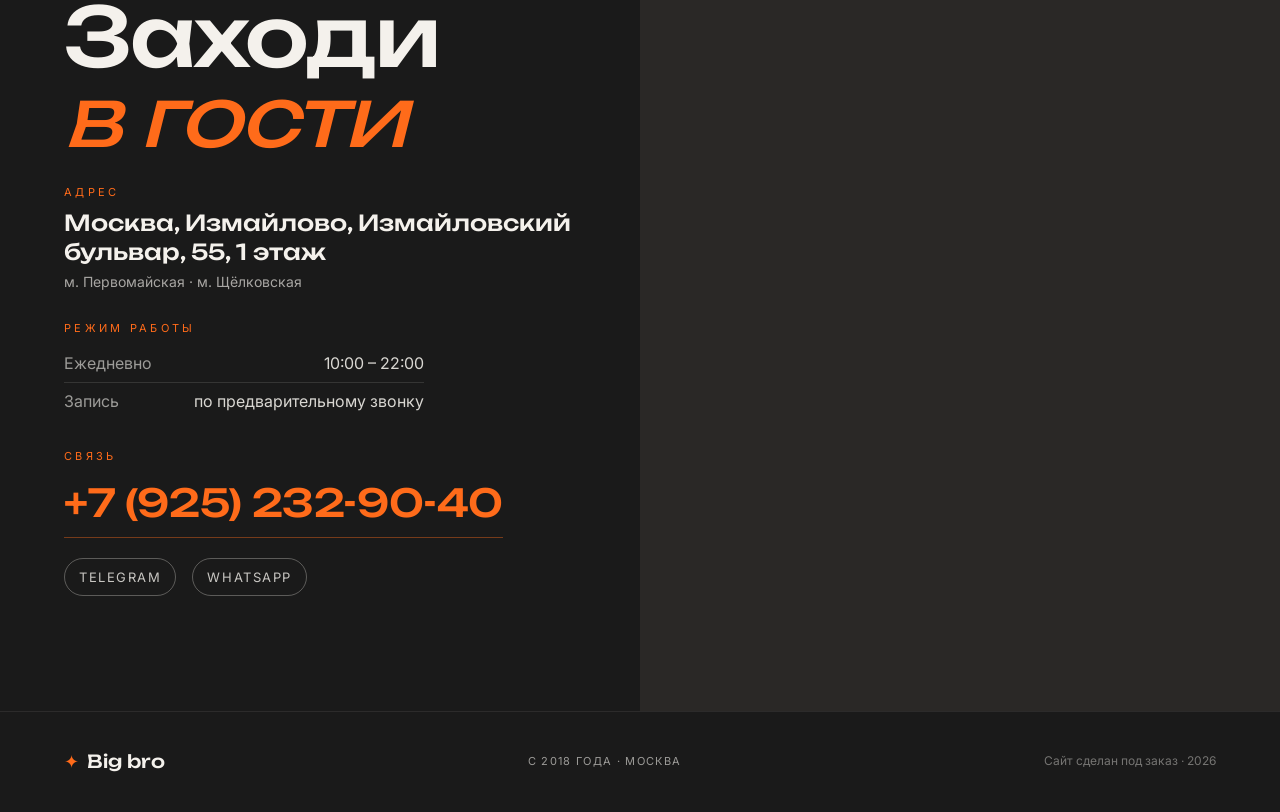
==== commit e4f37bd0: "Отзывы: убрать обрезку кавычки на мобильном (line-height 1, top 8)" ====
--- a/bigbro.html
+++ b/bigbro.html
@@ -13,1067 +13,7 @@
     href="https://fonts.googleapis.com/css2?family=Unbounded:wght@500;700;800;900&family=Inter:wght@400;500;600;700&display=swap"
     rel="stylesheet"
   />
-  <style>
-/* ============================================================
-   ТОПОР · Барбершоп — Editorial Minimalism
-   Шрифты: Fraunces (display, variable serif) + DM Sans (body)
-   Все настраиваемые значения — в :root и инжектятся из config.js
-   ============================================================ */
-
-:root {
-  /* Цвета (переопределяются из config.js через JS) */
-  --accent: #B8835A;
-  --accent-dark: #8E5F3E;
-  --ink: #0F0F0F;
-  --ink-soft: #2A2A2A;
-  --muted: #6B6660;
-  --line: #D9D2C7;
-  --paper: #F5F1EB;
-  --paper-soft: #EFE9DE;
-  --paper-dark: #1A1A1A;
-  --paper-dark-soft: #2A2826;
-
-  /* Типографика — дерзкий уличный лук: рубленый плотный гротеск */
-  --display: "Unbounded", "Arial Black", "Helvetica Neue", system-ui, sans-serif;
-  --body: "Inter", -apple-system, BlinkMacSystemFont, "Segoe UI", sans-serif;
-
-  /* Ритм */
-  --section-px: clamp(20px, 5vw, 96px);
-  --section-py: clamp(64px, 9vw, 140px);
-  --max-w: 1320px;
-}
-
-* { box-sizing: border-box; }
-html { scroll-behavior: smooth; }
-body {
-  margin: 0;
-  font-family: var(--body);
-  font-size: 17px;
-  line-height: 1.55;
-  color: var(--ink);
-  /* Тёмный фон под всем сайтом — чтобы iOS safe-area сверху/снизу не была белой */
-  background: var(--paper-dark);
-  -webkit-font-smoothing: antialiased;
-  text-rendering: optimizeLegibility;
-}
-img { max-width: 100%; display: block; }
-a { color: inherit; text-decoration: none; }
-button { font: inherit; cursor: pointer; }
-
-/* ===== TOPBAR ===== */
-.topbar {
-  position: fixed; top: 0; left: 0; right: 0; z-index: 50;
-  padding-top: max(14px, env(safe-area-inset-top));
-  padding-bottom: 14px;
-  padding-left: var(--section-px); padding-right: var(--section-px);
-  display: flex; align-items: center; justify-content: space-between;
-  /* Прозрачный над hero — фон появляется только при скролле */
-  background: transparent;
-  border-bottom: 1px solid transparent;
-  transition: background .25s, border-color .2s, padding .2s, backdrop-filter .25s;
-}
-.topbar.is-scrolled {
-  background: color-mix(in srgb, var(--paper) 92%, transparent);
-  backdrop-filter: blur(12px);
-  -webkit-backdrop-filter: blur(12px);
-  border-bottom-color: var(--line);
-  padding-top: max(10px, env(safe-area-inset-top));
-  padding-bottom: 10px;
-}
-/* Над hero (когда topbar прозрачный) текст белый, чтобы читался на фото */
-.topbar:not(.is-scrolled) .topbar__brand,
-.topbar:not(.is-scrolled) .topbar__nav a { color: var(--paper); }
-.topbar:not(.is-scrolled) .topbar__cta {
-  color: var(--paper);
-  border-color: color-mix(in srgb, var(--paper) 60%, transparent);
-}
-.topbar:not(.is-scrolled) .topbar__cta:hover {
-  background: var(--paper); color: var(--ink); border-color: var(--paper);
-}
-.topbar__brand {
-  display: inline-flex; align-items: center; gap: 8px;
-  font-family: var(--display); font-weight: 600; font-size: 22px;
-  letter-spacing: -.01em;
-}
-.topbar__mark { color: var(--accent); font-size: 18px; transform: translateY(-1px); }
-.topbar__nav { display: flex; gap: 28px; font-size: 14px; }
-.topbar__nav a {
-  position: relative; padding: 6px 0;
-  color: var(--ink-soft); transition: color .15s;
-}
-.topbar__nav a:hover { color: var(--accent); }
-.topbar__cta {
-  padding: 10px 18px;
-  border: 1px solid var(--ink);
-  border-radius: 999px;
-  font-size: 14px; font-weight: 500;
-  transition: background .15s, color .15s;
-}
-.topbar__cta:hover { background: var(--ink); color: var(--paper); }
-
-@media (max-width: 820px) {
-  .topbar { padding: 10px 16px; }
-  .topbar__nav { display: none; }
-  .topbar__brand { font-size: 18px; }
-  .topbar__cta { padding: 8px 14px; font-size: 13px; }
-}
-
-/* ===== HERO ===== */
-.hero {
-  position: relative; min-height: 100vh;
-  display: flex; align-items: flex-end;
-  padding: 120px var(--section-px) clamp(60px, 8vw, 100px);
-  color: var(--paper); overflow: hidden;
-}
-.hero__media {
-  position: absolute; inset: 0;
-  background-size: cover; background-position: center;
-  transform: scale(1.05);
-  animation: heroZoom 18s ease-out forwards;
-}
-@keyframes heroZoom { to { transform: scale(1); } }
-.hero__veil {
-  position: absolute; inset: 0;
-  background: linear-gradient(
-    180deg,
-    rgba(15,15,15,.78) 0%,
-    rgba(15,15,15,.52) 30%,
-    rgba(15,15,15,.92) 100%
-  );
-}
-.hero__inner {
-  position: relative;
-  max-width: 880px;
-  width: 100%;
-}
-.hero__est {
-  display: inline-flex; align-items: center; gap: 10px;
-  font-family: var(--body);
-  font-size: 12px; font-weight: 700;
-  letter-spacing: .3em; text-transform: uppercase;
-  color: var(--accent);
-  padding: 6px 14px 6px 0;
-  margin-bottom: 22px;
-  animation: fadeUp .8s .1s both;
-}
-.hero__est::before {
-  content: "";
-  display: inline-block;
-  width: 28px; height: 3px;
-  background: var(--accent);
-}
-.hero__title {
-  font-family: var(--display);
-  font-weight: 900;
-  font-size: clamp(64px, 13vw, 200px);
-  line-height: .88;
-  letter-spacing: -.02em;
-  text-transform: uppercase;
-  margin: 0 0 16px;
-  animation: fadeUp .9s .25s both;
-}
-.hero__title-name { font-style: normal; }
-/* Дерзкая косая оранжевая полоса под названием */
-.hero__title-name {
-  position: relative;
-  display: inline-block;
-  padding: 0 .04em;
-}
-.hero__title-name::after {
-  content: "";
-  position: absolute;
-  left: -4%; right: -4%;
-  bottom: 12%;
-  height: .14em;
-  background: var(--accent);
-  transform: skewY(-3deg);
-  z-index: -1;
-  opacity: .85;
-}
-.hero__tagline {
-  font-family: var(--body);
-  font-size: clamp(16px, 2vw, 22px);
-  font-weight: 700;
-  font-style: normal;
-  text-transform: uppercase;
-  letter-spacing: .12em;
-  margin: 0 0 28px;
-  line-height: 1.3;
-  max-width: 660px;
-  color: var(--paper);
-  animation: fadeUp .9s .4s both;
-}
-.hero__trust {
-  display: flex; flex-wrap: wrap; align-items: center;
-  gap: 14px;
-  margin: 0 0 28px;
-  font-size: 13px;
-  letter-spacing: .04em;
-  color: color-mix(in srgb, var(--paper) 80%, transparent);
-  animation: fadeUp .9s .5s both;
-}
-.hero__trust:empty { display: none; }
-.hero__trust-rating {
-  display: inline-flex; align-items: center; gap: 7px;
-  color: var(--paper);
-}
-.hero__trust-star { color: var(--accent); font-size: 15px; line-height: 1; }
-.hero__trust-rating strong {
-  font-family: var(--display); font-weight: 700;
-  font-size: 16px; letter-spacing: -.01em;
-}
-.hero__trust-sep {
-  color: color-mix(in srgb, var(--accent) 75%, var(--paper));
-  font-size: 14px;
-  opacity: .8;
-  user-select: none;
-}
-.hero__trust-award {
-  display: inline-flex; align-items: center; gap: 6px;
-  font-style: italic;
-  color: color-mix(in srgb, var(--accent) 80%, var(--paper));
-}
-.hero__trust-award::before {
-  content: "✦";
-  color: var(--accent);
-  font-size: 10px;
-  font-style: normal;
-}
-.hero__offer {
-  font-family: var(--body);
-  font-size: 17px;
-  font-weight: 500;
-  line-height: 1.45;
-  max-width: 560px;
-  margin: 0 0 32px;
-  white-space: pre-line;
-  color: color-mix(in srgb, var(--paper) 88%, transparent);
-  animation: fadeUp .9s .55s both;
-}
-.hero__cta-row {
-  display: flex; flex-wrap: wrap; gap: 14px;
-  margin-bottom: 32px;
-  animation: fadeUp .9s .7s both;
-}
-.hero__address {
-  font-size: 13px;
-  letter-spacing: .05em;
-  text-transform: uppercase;
-  color: color-mix(in srgb, var(--paper) 75%, transparent);
-  animation: fadeUp .9s .85s both;
-}
-.hero__address .dot { margin: 0 10px; opacity: .5; }
-.hero__scroll {
-  position: absolute;
-  left: 50%; transform: translateX(-50%);
-  bottom: clamp(20px, 4vw, 36px);
-  font-size: 11px; letter-spacing: .25em; text-transform: uppercase;
-  color: color-mix(in srgb, var(--paper) 60%, transparent);
-  white-space: nowrap;
-  animation: scrollFadeUp 1s 1s both, scrollBounce 2.6s 2s ease-in-out infinite;
-}
-@keyframes fadeUp { from { opacity: 0; transform: translateY(24px); } to { opacity: 1; transform: none; } }
-@keyframes scrollFadeUp { from { opacity: 0; transform: translate(-50%, 24px); } to { opacity: 1; transform: translate(-50%, 0); } }
-@keyframes scrollBounce { 0%, 100% { transform: translate(-50%, 0); } 50% { transform: translate(-50%, 8px); } }
-
-@media (max-width: 600px) {
-  .hero { min-height: 94vh; padding-bottom: 80px; }
-  .hero__scroll { display: none; }
-  .hero__address { font-size: 12px; }
-  .hero__cta-row { width: 100%; }
-}
-
-/* ===== BUTTONS ===== */
-.btn {
-  display: inline-flex; align-items: center; gap: 10px;
-  padding: 17px 28px;
-  border-radius: 4px;
-  font-family: var(--body);
-  font-size: 14px; font-weight: 700;
-  letter-spacing: .12em;
-  text-transform: uppercase;
-  transition: transform .15s, background .15s, color .15s, border-color .15s, box-shadow .15s;
-}
-.btn:active { transform: translateY(1px); }
-.btn--solid {
-  background: var(--accent); color: #fff;
-  border: 2px solid var(--accent);
-  box-shadow: 4px 4px 0 var(--ink);
-}
-.btn--solid:hover {
-  background: var(--accent-dark); border-color: var(--accent-dark);
-  transform: translate(2px, 2px); box-shadow: 2px 2px 0 var(--ink);
-}
-.btn--solid .btn__phone {
-  font-family: var(--display); font-weight: 500; font-size: 16px;
-  opacity: .85;
-}
-.btn--ghost {
-  background: transparent; color: var(--paper);
-  border: 2px solid var(--paper);
-}
-.btn--ghost:hover {
-  background: var(--paper); color: var(--ink);
-}
-.btn--ghost-dark {
-  background: transparent; color: var(--ink);
-  border: 1px solid var(--ink);
-}
-.btn--ghost-dark:hover { background: var(--ink); color: var(--paper); }
-.btn--with-arrow .btn__arrow { transition: transform .25s cubic-bezier(.5,.05,.2,1); }
-.btn--with-arrow:hover .btn__arrow { transform: translateX(4px); }
-.btn--with-icon { padding: 14px 22px; }
-.btn--book {
-  padding: 20px 32px;
-  font-size: 16px;
-  width: 100%;
-  justify-content: center;
-}
-.btn--book .btn__spinner { display: none; animation: spin 1s linear infinite; }
-.btn--book.is-loading { pointer-events: none; opacity: .85; }
-.btn--book.is-loading .btn__label,
-.btn--book.is-loading .btn__arrow { display: none; }
-.btn--book.is-loading .btn__spinner { display: inline-block; }
-@keyframes spin { to { transform: rotate(360deg); } }
-
-/* ===== SECTIONS ===== */
-.section {
-  padding: var(--section-py) var(--section-px);
-  position: relative;
-}
-.section--paper { background: var(--paper); color: var(--ink); }
-.section--dark { background: var(--paper-dark); color: var(--paper); }
-.section__head { max-width: var(--max-w); margin: 0 auto clamp(40px, 5vw, 72px); }
-.section__head--inverse { color: var(--paper); }
-.eyebrow {
-  display: inline-block;
-  font-size: 12px; letter-spacing: .3em; text-transform: uppercase;
-  color: var(--accent); margin-bottom: 20px;
-  padding-bottom: 4px;
-  border-bottom: 1px solid color-mix(in srgb, var(--accent) 50%, transparent);
-}
-.eyebrow--inverse { color: var(--accent); border-bottom-color: color-mix(in srgb, var(--accent) 60%, transparent); }
-.section__title {
-  font-family: var(--display);
-  font-weight: 500;
-  font-size: clamp(42px, 6.4vw, 96px);
-  line-height: .98;
-  letter-spacing: -.025em;
-  margin: 0 0 18px;
-  max-width: 900px;
-}
-.section__title em { font-style: italic; color: var(--accent); font-weight: 400; }
-.section__title--inverse em { color: var(--accent); }
-.section__lede {
-  font-size: 18px;
-  max-width: 540px;
-  color: var(--muted);
-  margin: 0;
-}
-
-/* ===== SERVICES ===== */
-.services {
-  list-style: none; padding: 0; margin: 0 auto;
-  max-width: var(--max-w);
-  border-top: 1px solid var(--line);
-}
-.services__item {
-  display: grid;
-  grid-template-columns: 60px 1fr auto auto;
-  gap: 24px;
-  align-items: baseline;
-  padding: 28px 0;
-  border-bottom: 1px solid var(--line);
-  transition: padding .25s, background .25s;
-}
-.services__item:hover { padding-left: 12px; padding-right: 12px; background: var(--paper-soft); }
-.services__num {
-  font-family: var(--display);
-  font-style: italic;
-  font-size: 18px;
-  color: var(--accent);
-}
-.services__title {
-  font-family: var(--display);
-  font-size: clamp(22px, 2.3vw, 30px);
-  font-weight: 500;
-  letter-spacing: -.01em;
-  line-height: 1.15;
-}
-.services__note {
-  font-size: 13px;
-  color: var(--muted);
-  letter-spacing: .02em;
-  text-align: right;
-}
-.services__price {
-  font-family: var(--display);
-  font-size: clamp(20px, 2.2vw, 28px);
-  font-weight: 500;
-  color: var(--ink);
-  white-space: nowrap;
-  min-width: 130px;
-  text-align: right;
-}
-
-@media (max-width: 700px) {
-  .services__item {
-    grid-template-columns: 32px 1fr;
-    gap: 12px;
-    padding: 22px 0;
-  }
-  .services__item:hover { padding-left: 0; padding-right: 0; background: transparent; }
-  .services__title { font-size: 19px; grid-column: 2; }
-  .services__num { font-size: 14px; align-self: start; padding-top: 4px; }
-  .services__price { grid-column: 2; text-align: left; font-size: 18px; min-width: 0; margin-top: 4px; }
-  .services__note { grid-column: 2; text-align: left; }
-}
-
-/* ===== SERVICES — TABBED (по уровню мастера) ===== */
-.services-root--tabs {
-  max-width: var(--max-w);
-  margin: 0 auto;
-}
-
-/* Таб-навигация */
-.srv-nav {
-  display: flex;
-  flex-wrap: wrap;
-  gap: 8px;
-  margin-bottom: 36px;
-  border-bottom: 1px solid var(--line);
-  padding-bottom: 4px;
-}
-.srv-tab {
-  appearance: none;
-  border: 0;
-  background: transparent;
-  padding: 14px 22px;
-  cursor: pointer;
-  display: flex;
-  flex-direction: column;
-  align-items: flex-start;
-  gap: 2px;
-  color: var(--muted);
-  border-bottom: 2px solid transparent;
-  margin-bottom: -1px;
-  transition: color .2s, border-color .2s;
-  text-align: left;
-}
-.srv-tab:hover { color: var(--ink); }
-.srv-tab.is-active {
-  color: var(--accent);
-  border-bottom-color: var(--accent);
-}
-.srv-tab__name {
-  font-family: var(--display);
-  font-size: clamp(18px, 2vw, 22px);
-  font-weight: 500;
-  letter-spacing: -.01em;
-  line-height: 1;
-}
-.srv-tab__sub {
-  font-size: 11px;
-  letter-spacing: .15em;
-  text-transform: uppercase;
-  color: var(--muted);
-}
-
-/* Панели */
-.srv-panel { display: none; }
-.srv-panel.is-active { display: block; animation: fadeUp .35s ease-out; }
-
-/* Группы — 2 колонки на десктопе */
-.srv-groups {
-  display: grid;
-  grid-template-columns: repeat(2, minmax(0, 1fr));
-  column-gap: 56px;
-  row-gap: 36px;
-}
-.srv-group {
-  break-inside: avoid;
-}
-.srv-group__title {
-  font-family: var(--display);
-  font-size: clamp(20px, 2.1vw, 26px);
-  font-weight: 500;
-  letter-spacing: -.01em;
-  color: var(--ink);
-  margin: 0 0 14px;
-  padding-bottom: 10px;
-  border-bottom: 1px solid var(--line);
-}
-.srv-list {
-  list-style: none;
-  margin: 0;
-  padding: 0;
-}
-.srv-row {
-  display: grid;
-  grid-template-columns: 1fr auto auto;
-  align-items: baseline;
-  gap: 10px;
-  padding: 12px 0;
-  border-bottom: 1px solid color-mix(in srgb, var(--line) 60%, transparent);
-}
-.srv-row:last-child { border-bottom: 0; }
-.srv-row__title {
-  font-size: 15px;
-  line-height: 1.4;
-  color: var(--ink);
-}
-.srv-row__note {
-  display: block;
-  font-size: 12px;
-  color: var(--muted);
-  letter-spacing: .02em;
-  margin-top: 2px;
-}
-.srv-row__dots {
-  border-bottom: 1px dotted color-mix(in srgb, var(--ink) 30%, transparent);
-  height: 1px;
-  align-self: end;
-  margin-bottom: 6px;
-  min-width: 16px;
-}
-.srv-row__price {
-  font-family: var(--display);
-  font-size: 16px;
-  font-weight: 500;
-  color: var(--accent);
-  white-space: nowrap;
-  text-align: right;
-}
-
-@media (max-width: 820px) {
-  .srv-groups { grid-template-columns: 1fr; column-gap: 0; row-gap: 28px; }
-  .srv-nav {
-    flex-wrap: nowrap;
-    overflow-x: auto;
-    -webkit-overflow-scrolling: touch;
-    scrollbar-width: thin;
-  }
-  .srv-tab { padding: 12px 16px; flex-shrink: 0; }
-  .srv-tab__name { font-size: 16px; }
-  .srv-tab__sub { font-size: 10px; }
-  .srv-row { grid-template-columns: 1fr auto; }
-  .srv-row__dots { display: none; }
-}
-
-/* ===== GALLERY ===== */
-.gallery {
-  max-width: var(--max-w); margin: 0 auto;
-  display: grid;
-  grid-template-columns: repeat(12, 1fr);
-  gap: 12px;
-  align-items: start;
-}
-.gallery__item {
-  position: relative;
-  overflow: hidden;
-  border-radius: 4px;
-  background: var(--paper-dark-soft);
-  aspect-ratio: 4 / 5;
-}
-/* Асимметричный паттерн для первых 6: */
-.gallery__item:nth-child(1) { grid-column: span 5; grid-row: span 2; aspect-ratio: 5 / 7; }
-.gallery__item:nth-child(2) { grid-column: span 4; aspect-ratio: 1 / 1; }
-.gallery__item:nth-child(3) { grid-column: span 3; aspect-ratio: 3 / 4; }
-.gallery__item:nth-child(4) { grid-column: span 3; aspect-ratio: 3 / 4; margin-top: 32px; }
-.gallery__item:nth-child(5) { grid-column: span 4; aspect-ratio: 4 / 3; }
-.gallery__item:nth-child(6) { grid-column: span 5; aspect-ratio: 5 / 4; }
-.gallery__item:nth-child(n+7) { grid-column: span 4; }
-.gallery__img {
-  width: 100%; height: 100%;
-  object-fit: cover;
-  transition: transform .8s cubic-bezier(.16,.84,.44,1);
-  filter: saturate(.92);
-}
-.gallery__item:hover .gallery__img { transform: scale(1.04); }
-@media (max-width: 820px) {
-  .gallery { grid-template-columns: repeat(2, 1fr); gap: 10px; }
-  .gallery__item,
-  .gallery__item:nth-child(n+7) { grid-column: span 1; grid-row: auto; margin-top: 0; aspect-ratio: 4 / 5; }
-  /* Намеренный «масонри-ритм» — разные пропорции и небольшие сдвиги, чтобы плитка не была линейкой */
-  .gallery__item:nth-child(1) { grid-column: 1 / -1; aspect-ratio: 5 / 4; }
-  .gallery__item:nth-child(2) { aspect-ratio: 3 / 4; }
-  .gallery__item:nth-child(3) { aspect-ratio: 1 / 1; margin-top: 24px; }
-  .gallery__item:nth-child(4) { aspect-ratio: 5 / 6; }
-  .gallery__item:nth-child(5) { aspect-ratio: 4 / 5; margin-top: 18px; }
-  .gallery__item:nth-child(6) { aspect-ratio: 3 / 4; }
-}
-
-/* ===== REVIEWS ===== */
-.reviews {
-  max-width: var(--max-w); margin: 0 auto;
-  display: grid;
-  grid-template-columns: repeat(3, 1fr);
-  gap: clamp(20px, 3vw, 48px);
-}
-.review {
-  position: relative;
-  padding: 32px 28px 28px;
-  background: var(--paper-soft);
-  border-radius: 4px;
-}
-.review__mark {
-  font-family: var(--display);
-  font-style: italic;
-  font-size: 92px;
-  color: var(--accent);
-  line-height: .5;
-  position: absolute;
-  top: 28px; left: 22px;
-  opacity: .85;
-}
-.review__text {
-  font-family: var(--display);
-  font-size: 18px;
-  font-weight: 400;
-  line-height: 1.45;
-  color: var(--ink);
-  margin: 32px 0 24px;
-  position: relative;
-}
-.review__author {
-  font-size: 14px;
-  font-weight: 500;
-  letter-spacing: .02em;
-}
-.review__source {
-  font-size: 12px;
-  letter-spacing: .15em;
-  text-transform: uppercase;
-  color: var(--muted);
-  margin-top: 4px;
-}
-@media (max-width: 820px) { .reviews { grid-template-columns: 1fr; } }
-
-/* ===== MASTERS ===== */
-.masters {
-  max-width: 1080px;            /* чуть уже — чтобы 2 колонки выглядели плотнее */
-  margin: 0 auto;
-  display: grid;
-  grid-template-columns: repeat(2, 1fr);
-  gap: clamp(28px, 4vw, 64px);
-}
-.master__photo-wrap {
-  aspect-ratio: 3 / 4;
-  overflow: hidden;
-  margin-bottom: 18px;
-  background: var(--paper-soft);
-  border-radius: 4px;
-}
-.master__photo {
-  width: 100%; height: 100%; object-fit: cover;
-  filter: grayscale(.15) saturate(.95);
-  transition: transform .8s cubic-bezier(.16,.84,.44,1), filter .4s;
-}
-.master:hover .master__photo { transform: scale(1.03); filter: grayscale(0) saturate(1); }
-.master__name {
-  font-family: var(--display);
-  font-size: 24px; font-weight: 500;
-  letter-spacing: -.01em;
-  margin: 0 0 4px;
-}
-.master__role {
-  font-size: 13px;
-  letter-spacing: .12em;
-  text-transform: uppercase;
-  color: var(--muted);
-}
-@media (max-width: 480px) { .masters { grid-template-columns: 1fr; } }
-
-/* ===== CONTACTS ===== */
-.section--contacts { padding: 0; }
-.contacts {
-  display: grid;
-  grid-template-columns: 1fr 1fr;
-  min-height: 640px;
-}
-.contacts__col--info {
-  padding: var(--section-py) var(--section-px);
-}
-.contacts__col--map {
-  background: var(--paper-dark-soft);
-  position: relative;
-  min-height: 480px;
-}
-.contacts__block { margin-top: 28px; }
-.contacts__label {
-  font-size: 11px; letter-spacing: .3em; text-transform: uppercase;
-  color: var(--accent); margin-bottom: 8px;
-}
-.contacts__value {
-  font-family: var(--display);
-  font-size: 22px; font-weight: 500;
-  line-height: 1.3;
-  color: var(--paper);
-}
-.contacts__sub { font-size: 14px; color: color-mix(in srgb, var(--paper) 65%, transparent); margin-top: 4px; }
-.contacts__phone {
-  display: inline-block;
-  font-family: var(--display);
-  font-size: clamp(28px, 3vw, 40px);
-  font-weight: 500;
-  color: var(--accent);
-  letter-spacing: -.01em;
-  border-bottom: 1px solid color-mix(in srgb, var(--accent) 40%, transparent);
-  padding-bottom: 4px;
-  transition: color .15s, border-color .15s;
-}
-.contacts__phone:hover { color: var(--paper); border-color: var(--paper); }
-.contacts__socials { display: flex; gap: 16px; margin-top: 20px; }
-.contacts__socials a {
-  font-size: 13px;
-  letter-spacing: .12em;
-  text-transform: uppercase;
-  color: color-mix(in srgb, var(--paper) 80%, transparent);
-  padding: 8px 14px;
-  border: 1px solid color-mix(in srgb, var(--paper) 30%, transparent);
-  border-radius: 999px;
-  transition: border-color .15s, color .15s;
-}
-.contacts__socials a:hover { color: var(--paper); border-color: var(--paper); }
-.hours { list-style: none; padding: 0; margin: 0; }
-.hours li {
-  display: flex; justify-content: space-between;
-  padding: 6px 0;
-  font-size: 16px;
-  color: color-mix(in srgb, var(--paper) 88%, transparent);
-  border-bottom: 1px solid color-mix(in srgb, var(--paper) 12%, transparent);
-  max-width: 360px;
-}
-.hours li:last-child { border-bottom: none; }
-.hours span:first-child { color: color-mix(in srgb, var(--paper) 60%, transparent); }
-
-.map { width: 100%; height: 100%; min-height: 480px; }
-.map iframe { width: 100%; height: 100%; border: 0; display: block; }
-
-@media (max-width: 900px) {
-  .contacts { grid-template-columns: 1fr; }
-  .contacts__col--map { min-height: 340px; order: 2; }
-  .map { min-height: 340px; }
-}
-
-/* ===== FOOTER ===== */
-.footer {
-  padding: 36px var(--section-px);
-  background: var(--paper-dark);
-  color: color-mix(in srgb, var(--paper) 60%, transparent);
-  display: flex; flex-wrap: wrap; align-items: center; justify-content: space-between;
-  gap: 16px;
-  font-size: 13px;
-  border-top: 1px solid color-mix(in srgb, var(--paper) 8%, transparent);
-}
-.footer__brand {
-  font-family: var(--display);
-  font-size: 18px; font-weight: 500;
-  color: var(--paper);
-  display: inline-flex; gap: 8px;
-}
-.footer__mark { color: var(--accent); }
-.footer__est { letter-spacing: .12em; text-transform: uppercase; font-size: 11px; }
-.footer__signature { font-size: 12px; opacity: .7; }
-
-/* ============================================================
-   ===== SECTION: BOOKING (форма записи) ======================
-   ============================================================ */
-.section--booking { background: var(--paper); position: relative; }
-.section--booking::before {
-  /* Тонкая декоративная линия сверху, отделяющая от мастеров */
-  content: "";
-  display: block;
-  height: 1px;
-  width: clamp(80px, 12vw, 160px);
-  background: var(--accent);
-  position: absolute;
-  top: clamp(40px, 6vw, 80px);
-  left: var(--section-px);
-  opacity: .7;
-}
-
-.booking {
-  max-width: var(--max-w);
-  margin: 0 auto;
-  display: grid;
-  grid-template-columns: 1fr 1.15fr;
-  gap: clamp(40px, 6vw, 96px);
-  align-items: start;
-  position: relative;
-}
-
-.booking__head { padding-top: clamp(8px, 1vw, 16px); }
-.booking__head .eyebrow { margin-bottom: 20px; }
-.booking__head .section__title { margin-bottom: 22px; }
-.booking__head .section__lede { margin-bottom: 28px; }
-
-.booking__points {
-  list-style: none; padding: 0; margin: 0;
-  display: flex; flex-direction: column;
-  gap: 14px;
-}
-.booking__points li {
-  display: flex; align-items: baseline;
-  gap: 14px;
-  font-size: 16px;
-  color: var(--ink-soft);
-  line-height: 1.4;
-}
-.booking__bullet {
-  color: var(--accent);
-  font-size: 11px;
-  transform: translateY(-2px);
-}
-
-/* ===== Карточка формы ===== */
-.booking__form {
-  background: var(--paper-soft);
-  border: 1px solid var(--line);
-  border-radius: 6px;
-  padding: clamp(28px, 3.4vw, 48px);
-  display: flex; flex-direction: column;
-  gap: 22px;
-  position: relative;
-  box-shadow: 0 1px 0 rgba(0,0,0,.02), 0 20px 40px -30px rgba(15,15,15,.25);
-}
-.booking__form[hidden], .booking__success[hidden] { display: none !important; }
-/* декоративный «угол» в верхнем правом — едва заметный editorial-штрих */
-.booking__form::before {
-  content: "";
-  position: absolute;
-  top: -1px; right: -1px;
-  width: 28px; height: 28px;
-  border-top: 2px solid var(--accent);
-  border-right: 2px solid var(--accent);
-  border-top-right-radius: 6px;
-  pointer-events: none;
-}
-
-/* ===== Поля ===== */
-.field { display: flex; flex-direction: column; gap: 8px; }
-.field__label {
-  font-size: 11px;
-  letter-spacing: .22em;
-  text-transform: uppercase;
-  color: var(--muted);
-  font-weight: 500;
-}
-.field__opt {
-  text-transform: none;
-  letter-spacing: 0;
-  font-style: italic;
-  color: var(--muted);
-  font-size: 12px;
-  margin-left: 2px;
-}
-.field__input {
-  font: inherit;
-  font-family: var(--body);
-  font-size: 16px;
-  line-height: 1.4;
-  color: var(--ink);
-  background: var(--paper);
-  border: 1px solid var(--line);
-  border-radius: 4px;
-  padding: 14px 16px;
-  width: 100%;
-  min-height: 52px;
-  box-sizing: border-box;
-  outline: none;
-  transition: border-color .15s, background .15s, box-shadow .15s;
-  -webkit-appearance: none;
-  appearance: none;
-}
-/* Фикс iOS Safari: пустой <input type="time"> схлопывается по высоте,
-   из-за чего «Дата» и «Время» оказывались разными. Жёстко уравниваем. */
-input[type="time"].field__input,
-input[type="date"].field__input {
-  height: 52px;
-  line-height: 22px;
-}
-.field__input::placeholder { color: color-mix(in srgb, var(--muted) 80%, transparent); }
-.field__input:hover { border-color: color-mix(in srgb, var(--accent) 50%, var(--line)); }
-.field__input:focus {
-  border-color: var(--accent);
-  background: var(--paper);
-  box-shadow: 0 0 0 3px color-mix(in srgb, var(--accent) 18%, transparent);
-}
-.field--invalid .field__input { border-color: #B84A4A; background: #FBF3F3; }
-.field--invalid .field__input:focus { box-shadow: 0 0 0 3px rgba(184,74,74,.15); }
-.field__error {
-  font-size: 12px;
-  color: #B84A4A;
-  letter-spacing: .01em;
-  min-height: 0;
-  opacity: 0;
-  transition: opacity .15s;
-}
-.field--invalid .field__error { opacity: 1; }
-
-/* select wrapper с кастомной стрелкой */
-.field__select-wrap { position: relative; }
-.field__select {
-  padding-right: 42px;
-  cursor: pointer;
-  background: var(--paper);
-}
-.field__select-caret {
-  position: absolute;
-  right: 16px; top: 50%;
-  transform: translateY(-50%);
-  pointer-events: none;
-  color: var(--muted);
-}
-
-/* Дата/время — две колонки */
-.field-row {
-  display: grid;
-  grid-template-columns: 1fr 1fr;
-  gap: 14px;
-}
-/* native date/time picker — иконка контрастнее */
-input[type="date"]::-webkit-calendar-picker-indicator,
-input[type="time"]::-webkit-calendar-picker-indicator {
-  opacity: .55;
-  cursor: pointer;
-  filter: invert(28%) sepia(8%) saturate(280%) hue-rotate(2deg);
-}
-input[type="date"]:hover::-webkit-calendar-picker-indicator,
-input[type="time"]:hover::-webkit-calendar-picker-indicator { opacity: 1; }
-
-/* CTA подача — pulse-эффект, привлекает внимание без агрессии.
-   Запас по вертикали (margin) — чтобы свечение не упиралось в края формы. */
-.btn--book {
-  margin-top: 14px;
-  margin-bottom: 10px;
-  position: relative;
-}
-.btn--book::after {
-  content: "";
-  position: absolute;
-  inset: 0;
-  border-radius: 999px;
-  border: 2px solid var(--accent);
-  opacity: 0;
-  animation: btnPulse 3.2s ease-out 1s infinite;
-  pointer-events: none;
-}
-@keyframes btnPulse {
-  0%   { opacity: .55; transform: scale(1); }
-  70%  { opacity: 0;   transform: scale(1.05); }
-  100% { opacity: 0;   transform: scale(1.05); }
-}
-.btn--book.is-loading::after,
-.btn--book:hover::after { display: none; }
-
-.booking__legal {
-  font-size: 12px;
-  color: var(--muted);
-  margin: 0;
-  text-align: center;
-  line-height: 1.5;
-}
-
-/* ===== Success state ===== */
-.booking__success {
-  background: var(--paper-soft);
-  border: 1px solid var(--line);
-  border-radius: 6px;
-  padding: clamp(48px, 6vw, 84px) clamp(28px, 4vw, 56px);
-  text-align: center;
-  position: relative;
-  animation: successIn .6s cubic-bezier(.16,.84,.44,1);
-}
-.booking__success::before {
-  content: "";
-  position: absolute;
-  top: -1px; right: -1px;
-  width: 40px; height: 40px;
-  border-top: 2px solid var(--accent);
-  border-right: 2px solid var(--accent);
-  border-top-right-radius: 6px;
-}
-@keyframes successIn { from { opacity: 0; transform: translateY(8px); } to { opacity: 1; transform: none; } }
-.booking__success-mark {
-  display: inline-block;
-  font-size: 32px;
-  color: var(--accent);
-  margin-bottom: 18px;
-  animation: markIn .8s .2s both cubic-bezier(.16,.84,.44,1);
-}
-@keyframes markIn { from { opacity: 0; transform: scale(.5) rotate(-12deg); } to { opacity: 1; transform: none; } }
-.booking__success-title {
-  font-family: var(--display);
-  font-weight: 500;
-  font-size: clamp(36px, 5vw, 64px);
-  line-height: 1;
-  letter-spacing: -.025em;
-  margin: 0 0 16px;
-  color: var(--ink);
-}
-.booking__success-title em { font-style: italic; color: var(--accent); font-weight: 400; }
-.booking__success-lede {
-  font-size: 17px;
-  color: var(--ink-soft);
-  max-width: 460px;
-  margin: 0 auto 32px;
-  line-height: 1.55;
-}
-.booking__success-actions {
-  display: flex; flex-direction: column;
-  align-items: center; gap: 14px;
-}
-.booking__again {
-  background: none; border: 0;
-  color: var(--muted);
-  font-size: 13px;
-  font-style: italic;
-  text-decoration: underline;
-  text-underline-offset: 3px;
-  text-decoration-thickness: 1px;
-  cursor: pointer;
-  padding: 4px 8px;
-}
-.booking__again:hover { color: var(--ink); }
-
-/* ===== Mobile layout ===== */
-@media (max-width: 900px) {
-  .booking { grid-template-columns: 1fr; gap: 36px; }
-  .booking__head .section__title { font-size: clamp(40px, 9vw, 64px); }
-  .field-row { grid-template-columns: 1fr 1fr; gap: 10px; }
-  .booking__form { padding: 24px; }
-  .field__input { font-size: 16px; padding: 13px 14px; } /* 16px чтобы iOS не зумил */
-}
-@media (max-width: 420px) {
-  .field-row { grid-template-columns: 1fr; }
-}
-
-/* ===== FAB (плавающая кнопка записи) ===== */
-.fab {
-  position: fixed; right: 16px;
-  /* Подняли выше safe-area iOS, чтобы тень не упиралась в URL-бар Safari */
-  bottom: max(20px, calc(env(safe-area-inset-bottom) + 16px));
-  z-index: 60;
-  display: none;
-  align-items: center; gap: 10px;
-  padding: 14px 18px;
-  background: var(--accent);
-  color: var(--paper);
-  border-radius: 999px;
-  /* Чуть сократил тень — менее размашистая, не «обрезается» о край экрана */
-  box-shadow: 0 8px 20px rgba(184, 131, 90, .35), 0 2px 6px rgba(0,0,0,.15);
-  font-family: var(--display);
-  font-weight: 500;
-  font-size: 15px;
-  transition: transform .15s, background .15s;
-}
-.fab:active { transform: scale(.97); background: var(--accent-dark); }
-@media (max-width: 900px) {
-  .fab { display: inline-flex; }
-}
-
-</style>
+  <link rel="stylesheet" href="style.css?v=10" />
 </head>
 <body>
   <!-- Шапка (мини, прилипает к верху) -->
--- a/style.css
+++ b/style.css
@@ -0,0 +1,1058 @@
+/* ============================================================
+   ТОПОР · Барбершоп — Editorial Minimalism
+   Шрифты: Fraunces (display, variable serif) + DM Sans (body)
+   Все настраиваемые значения — в :root и инжектятся из config.js
+   ============================================================ */
+
+:root {
+  /* Цвета (переопределяются из config.js через JS) */
+  --accent: #B8835A;
+  --accent-dark: #8E5F3E;
+  --ink: #0F0F0F;
+  --ink-soft: #2A2A2A;
+  --muted: #6B6660;
+  --line: #D9D2C7;
+  --paper: #F5F1EB;
+  --paper-soft: #EFE9DE;
+  --paper-dark: #1A1A1A;
+  --paper-dark-soft: #2A2826;
+
+  /* Типографика — дерзкий уличный лук: рубленый плотный гротеск */
+  --display: "Unbounded", "Arial Black", "Helvetica Neue", system-ui, sans-serif;
+  --body: "Inter", -apple-system, BlinkMacSystemFont, "Segoe UI", sans-serif;
+
+  /* Ритм */
+  --section-px: clamp(20px, 5vw, 96px);
+  --section-py: clamp(64px, 9vw, 140px);
+  --max-w: 1320px;
+}
+
+* { box-sizing: border-box; }
+html { scroll-behavior: smooth; }
+body {
+  margin: 0;
+  font-family: var(--body);
+  font-size: 17px;
+  line-height: 1.55;
+  color: var(--ink);
+  /* Тёмный фон под всем сайтом — чтобы iOS safe-area сверху/снизу не была белой */
+  background: var(--paper-dark);
+  -webkit-font-smoothing: antialiased;
+  text-rendering: optimizeLegibility;
+}
+img { max-width: 100%; display: block; }
+a { color: inherit; text-decoration: none; }
+button { font: inherit; cursor: pointer; }
+
+/* ===== TOPBAR ===== */
+.topbar {
+  position: fixed; top: 0; left: 0; right: 0; z-index: 50;
+  padding-top: max(14px, env(safe-area-inset-top));
+  padding-bottom: 14px;
+  padding-left: var(--section-px); padding-right: var(--section-px);
+  display: flex; align-items: center; justify-content: space-between;
+  /* Прозрачный над hero — фон появляется только при скролле */
+  background: transparent;
+  border-bottom: 1px solid transparent;
+  transition: background .25s, border-color .2s, padding .2s, backdrop-filter .25s;
+}
+.topbar.is-scrolled {
+  background: color-mix(in srgb, var(--paper) 92%, transparent);
+  backdrop-filter: blur(12px);
+  -webkit-backdrop-filter: blur(12px);
+  border-bottom-color: var(--line);
+  padding-top: max(10px, env(safe-area-inset-top));
+  padding-bottom: 10px;
+}
+/* Над hero (когда topbar прозрачный) текст белый, чтобы читался на фото */
+.topbar:not(.is-scrolled) .topbar__brand,
+.topbar:not(.is-scrolled) .topbar__nav a { color: var(--paper); }
+.topbar:not(.is-scrolled) .topbar__cta {
+  color: var(--paper);
+  border-color: color-mix(in srgb, var(--paper) 60%, transparent);
+}
+.topbar:not(.is-scrolled) .topbar__cta:hover {
+  background: var(--paper); color: var(--ink); border-color: var(--paper);
+}
+.topbar__brand {
+  display: inline-flex; align-items: center; gap: 8px;
+  font-family: var(--display); font-weight: 600; font-size: 22px;
+  letter-spacing: -.01em;
+}
+.topbar__mark { color: var(--accent); font-size: 18px; transform: translateY(-1px); }
+.topbar__nav { display: flex; gap: 28px; font-size: 14px; }
+.topbar__nav a {
+  position: relative; padding: 6px 0;
+  color: var(--ink-soft); transition: color .15s;
+}
+.topbar__nav a:hover { color: var(--accent); }
+.topbar__cta {
+  padding: 10px 18px;
+  border: 1px solid var(--ink);
+  border-radius: 999px;
+  font-size: 14px; font-weight: 500;
+  transition: background .15s, color .15s;
+}
+.topbar__cta:hover { background: var(--ink); color: var(--paper); }
+
+@media (max-width: 820px) {
+  .topbar { padding: 10px 16px; }
+  .topbar__nav { display: none; }
+  .topbar__brand { font-size: 18px; }
+  .topbar__cta { padding: 8px 14px; font-size: 13px; }
+}
+
+/* ===== HERO ===== */
+.hero {
+  position: relative; min-height: 100vh;
+  display: flex; align-items: flex-end;
+  padding: 120px var(--section-px) clamp(60px, 8vw, 100px);
+  color: var(--paper); overflow: hidden;
+}
+.hero__media {
+  position: absolute; inset: 0;
+  background-size: cover; background-position: center;
+  transform: scale(1.05);
+  animation: heroZoom 18s ease-out forwards;
+}
+@keyframes heroZoom { to { transform: scale(1); } }
+.hero__veil {
+  position: absolute; inset: 0;
+  background: linear-gradient(
+    180deg,
+    rgba(15,15,15,.78) 0%,
+    rgba(15,15,15,.52) 30%,
+    rgba(15,15,15,.92) 100%
+  );
+}
+.hero__inner {
+  position: relative;
+  max-width: 880px;
+  width: 100%;
+}
+.hero__est {
+  display: inline-flex; align-items: center; gap: 10px;
+  font-family: var(--body);
+  font-size: 12px; font-weight: 700;
+  letter-spacing: .3em; text-transform: uppercase;
+  color: var(--accent);
+  padding: 6px 14px 6px 0;
+  margin-bottom: 22px;
+  animation: fadeUp .8s .1s both;
+}
+.hero__est::before {
+  content: "";
+  display: inline-block;
+  width: 28px; height: 3px;
+  background: var(--accent);
+}
+.hero__title {
+  font-family: var(--display);
+  font-weight: 900;
+  font-size: clamp(64px, 13vw, 200px);
+  line-height: .88;
+  letter-spacing: -.02em;
+  text-transform: uppercase;
+  margin: 0 0 16px;
+  animation: fadeUp .9s .25s both;
+}
+.hero__title-name { font-style: normal; }
+/* Дерзкая косая оранжевая полоса под названием */
+.hero__title-name {
+  position: relative;
+  display: inline-block;
+  padding: 0 .04em;
+}
+.hero__title-name::after {
+  content: "";
+  position: absolute;
+  left: -4%; right: -4%;
+  bottom: 12%;
+  height: .14em;
+  background: var(--accent);
+  transform: skewY(-3deg);
+  z-index: -1;
+  opacity: .85;
+}
+.hero__tagline {
+  font-family: var(--body);
+  font-size: clamp(16px, 2vw, 22px);
+  font-weight: 700;
+  font-style: normal;
+  text-transform: uppercase;
+  letter-spacing: .12em;
+  margin: 0 0 28px;
+  line-height: 1.3;
+  max-width: 660px;
+  color: var(--paper);
+  animation: fadeUp .9s .4s both;
+}
+.hero__trust {
+  display: flex; flex-wrap: wrap; align-items: center;
+  gap: 14px;
+  margin: 0 0 28px;
+  font-size: 13px;
+  letter-spacing: .04em;
+  color: color-mix(in srgb, var(--paper) 80%, transparent);
+  animation: fadeUp .9s .5s both;
+}
+.hero__trust:empty { display: none; }
+.hero__trust-rating {
+  display: inline-flex; align-items: center; gap: 7px;
+  color: var(--paper);
+}
+.hero__trust-star { color: var(--accent); font-size: 15px; line-height: 1; }
+.hero__trust-rating strong {
+  font-family: var(--display); font-weight: 700;
+  font-size: 16px; letter-spacing: -.01em;
+}
+.hero__trust-sep {
+  color: color-mix(in srgb, var(--accent) 75%, var(--paper));
+  font-size: 14px;
+  opacity: .8;
+  user-select: none;
+}
+.hero__trust-award {
+  display: inline-flex; align-items: center; gap: 6px;
+  font-style: italic;
+  color: color-mix(in srgb, var(--accent) 80%, var(--paper));
+}
+.hero__trust-award::before {
+  content: "✦";
+  color: var(--accent);
+  font-size: 10px;
+  font-style: normal;
+}
+.hero__offer {
+  font-family: var(--body);
+  font-size: 17px;
+  font-weight: 500;
+  line-height: 1.45;
+  max-width: 560px;
+  margin: 0 0 32px;
+  white-space: pre-line;
+  color: color-mix(in srgb, var(--paper) 88%, transparent);
+  animation: fadeUp .9s .55s both;
+}
+.hero__cta-row {
+  display: flex; flex-wrap: wrap; gap: 14px;
+  margin-bottom: 32px;
+  animation: fadeUp .9s .7s both;
+}
+.hero__address {
+  font-size: 13px;
+  letter-spacing: .05em;
+  text-transform: uppercase;
+  color: color-mix(in srgb, var(--paper) 75%, transparent);
+  animation: fadeUp .9s .85s both;
+}
+.hero__address .dot { margin: 0 10px; opacity: .5; }
+.hero__scroll {
+  position: absolute;
+  left: 50%; transform: translateX(-50%);
+  bottom: clamp(20px, 4vw, 36px);
+  font-size: 11px; letter-spacing: .25em; text-transform: uppercase;
+  color: color-mix(in srgb, var(--paper) 60%, transparent);
+  white-space: nowrap;
+  animation: scrollFadeUp 1s 1s both, scrollBounce 2.6s 2s ease-in-out infinite;
+}
+@keyframes fadeUp { from { opacity: 0; transform: translateY(24px); } to { opacity: 1; transform: none; } }
+@keyframes scrollFadeUp { from { opacity: 0; transform: translate(-50%, 24px); } to { opacity: 1; transform: translate(-50%, 0); } }
+@keyframes scrollBounce { 0%, 100% { transform: translate(-50%, 0); } 50% { transform: translate(-50%, 8px); } }
+
+@media (max-width: 600px) {
+  .hero { min-height: 94vh; padding-bottom: 80px; }
+  .hero__scroll { display: none; }
+  .hero__address { font-size: 12px; }
+  .hero__cta-row { width: 100%; }
+}
+
+/* ===== BUTTONS ===== */
+.btn {
+  display: inline-flex; align-items: center; gap: 10px;
+  padding: 17px 28px;
+  border-radius: 4px;
+  font-family: var(--body);
+  font-size: 14px; font-weight: 700;
+  letter-spacing: .12em;
+  text-transform: uppercase;
+  transition: transform .15s, background .15s, color .15s, border-color .15s, box-shadow .15s;
+}
+.btn:active { transform: translateY(1px); }
+.btn--solid {
+  background: var(--accent); color: #fff;
+  border: 2px solid var(--accent);
+  box-shadow: 4px 4px 0 var(--ink);
+}
+.btn--solid:hover {
+  background: var(--accent-dark); border-color: var(--accent-dark);
+  transform: translate(2px, 2px); box-shadow: 2px 2px 0 var(--ink);
+}
+.btn--solid .btn__phone {
+  font-family: var(--display); font-weight: 500; font-size: 16px;
+  opacity: .85;
+}
+.btn--ghost {
+  background: transparent; color: var(--paper);
+  border: 2px solid var(--paper);
+}
+.btn--ghost:hover {
+  background: var(--paper); color: var(--ink);
+}
+.btn--ghost-dark {
+  background: transparent; color: var(--ink);
+  border: 1px solid var(--ink);
+}
+.btn--ghost-dark:hover { background: var(--ink); color: var(--paper); }
+.btn--with-arrow .btn__arrow { transition: transform .25s cubic-bezier(.5,.05,.2,1); }
+.btn--with-arrow:hover .btn__arrow { transform: translateX(4px); }
+.btn--with-icon { padding: 14px 22px; }
+.btn--book {
+  padding: 20px 32px;
+  font-size: 16px;
+  width: 100%;
+  justify-content: center;
+}
+.btn--book .btn__spinner { display: none; animation: spin 1s linear infinite; }
+.btn--book.is-loading { pointer-events: none; opacity: .85; }
+.btn--book.is-loading .btn__label,
+.btn--book.is-loading .btn__arrow { display: none; }
+.btn--book.is-loading .btn__spinner { display: inline-block; }
+@keyframes spin { to { transform: rotate(360deg); } }
+
+/* ===== SECTIONS ===== */
+.section {
+  padding: var(--section-py) var(--section-px);
+  position: relative;
+}
+.section--paper { background: var(--paper); color: var(--ink); }
+.section--dark { background: var(--paper-dark); color: var(--paper); }
+.section__head { max-width: var(--max-w); margin: 0 auto clamp(40px, 5vw, 72px); }
+.section__head--inverse { color: var(--paper); }
+.eyebrow {
+  display: inline-block;
+  font-size: 12px; letter-spacing: .3em; text-transform: uppercase;
+  color: var(--accent); margin-bottom: 20px;
+  padding-bottom: 4px;
+  border-bottom: 1px solid color-mix(in srgb, var(--accent) 50%, transparent);
+}
+.eyebrow--inverse { color: var(--accent); border-bottom-color: color-mix(in srgb, var(--accent) 60%, transparent); }
+.section__title {
+  font-family: var(--display);
+  font-weight: 500;
+  font-size: clamp(42px, 6.4vw, 96px);
+  line-height: .98;
+  letter-spacing: -.025em;
+  margin: 0 0 18px;
+  max-width: 900px;
+}
+.section__title em { font-style: italic; color: var(--accent); font-weight: 400; }
+.section__title--inverse em { color: var(--accent); }
+.section__lede {
+  font-size: 18px;
+  max-width: 540px;
+  color: var(--muted);
+  margin: 0;
+}
+
+/* ===== SERVICES ===== */
+.services {
+  list-style: none; padding: 0; margin: 0 auto;
+  max-width: var(--max-w);
+  border-top: 1px solid var(--line);
+}
+.services__item {
+  display: grid;
+  grid-template-columns: 60px 1fr auto auto;
+  gap: 24px;
+  align-items: baseline;
+  padding: 28px 0;
+  border-bottom: 1px solid var(--line);
+  transition: padding .25s, background .25s;
+}
+.services__item:hover { padding-left: 12px; padding-right: 12px; background: var(--paper-soft); }
+.services__num {
+  font-family: var(--display);
+  font-style: italic;
+  font-size: 18px;
+  color: var(--accent);
+}
+.services__title {
+  font-family: var(--display);
+  font-size: clamp(22px, 2.3vw, 30px);
+  font-weight: 500;
+  letter-spacing: -.01em;
+  line-height: 1.15;
+}
+.services__note {
+  font-size: 13px;
+  color: var(--muted);
+  letter-spacing: .02em;
+  text-align: right;
+}
+.services__price {
+  font-family: var(--display);
+  font-size: clamp(20px, 2.2vw, 28px);
+  font-weight: 500;
+  color: var(--ink);
+  white-space: nowrap;
+  min-width: 130px;
+  text-align: right;
+}
+
+@media (max-width: 700px) {
+  .services__item {
+    grid-template-columns: 32px 1fr;
+    gap: 12px;
+    padding: 22px 0;
+  }
+  .services__item:hover { padding-left: 0; padding-right: 0; background: transparent; }
+  .services__title { font-size: 19px; grid-column: 2; }
+  .services__num { font-size: 14px; align-self: start; padding-top: 4px; }
+  .services__price { grid-column: 2; text-align: left; font-size: 18px; min-width: 0; margin-top: 4px; }
+  .services__note { grid-column: 2; text-align: left; }
+}
+
+/* ===== SERVICES — TABBED (по уровню мастера) ===== */
+.services-root--tabs {
+  max-width: var(--max-w);
+  margin: 0 auto;
+}
+
+/* Таб-навигация */
+.srv-nav {
+  display: flex;
+  flex-wrap: wrap;
+  gap: 8px;
+  margin-bottom: 36px;
+  border-bottom: 1px solid var(--line);
+  padding-bottom: 4px;
+}
+.srv-tab {
+  appearance: none;
+  border: 0;
+  background: transparent;
+  padding: 14px 22px;
+  cursor: pointer;
+  display: flex;
+  flex-direction: column;
+  align-items: flex-start;
+  gap: 2px;
+  color: var(--muted);
+  border-bottom: 2px solid transparent;
+  margin-bottom: -1px;
+  transition: color .2s, border-color .2s;
+  text-align: left;
+}
+.srv-tab:hover { color: var(--ink); }
+.srv-tab.is-active {
+  color: var(--accent);
+  border-bottom-color: var(--accent);
+}
+.srv-tab__name {
+  font-family: var(--display);
+  font-size: clamp(18px, 2vw, 22px);
+  font-weight: 500;
+  letter-spacing: -.01em;
+  line-height: 1;
+}
+.srv-tab__sub {
+  font-size: 11px;
+  letter-spacing: .15em;
+  text-transform: uppercase;
+  color: var(--muted);
+}
+
+/* Панели */
+.srv-panel { display: none; }
+.srv-panel.is-active { display: block; animation: fadeUp .35s ease-out; }
+
+/* Группы — 2 колонки на десктопе */
+.srv-groups {
+  display: grid;
+  grid-template-columns: repeat(2, minmax(0, 1fr));
+  column-gap: 56px;
+  row-gap: 36px;
+}
+.srv-group {
+  break-inside: avoid;
+}
+.srv-group__title {
+  font-family: var(--display);
+  font-size: clamp(20px, 2.1vw, 26px);
+  font-weight: 500;
+  letter-spacing: -.01em;
+  color: var(--ink);
+  margin: 0 0 14px;
+  padding-bottom: 10px;
+  border-bottom: 1px solid var(--line);
+}
+.srv-list {
+  list-style: none;
+  margin: 0;
+  padding: 0;
+}
+.srv-row {
+  display: grid;
+  grid-template-columns: 1fr auto auto;
+  align-items: baseline;
+  gap: 10px;
+  padding: 12px 0;
+  border-bottom: 1px solid color-mix(in srgb, var(--line) 60%, transparent);
+}
+.srv-row:last-child { border-bottom: 0; }
+.srv-row__title {
+  font-size: 15px;
+  line-height: 1.4;
+  color: var(--ink);
+}
+.srv-row__note {
+  display: block;
+  font-size: 12px;
+  color: var(--muted);
+  letter-spacing: .02em;
+  margin-top: 2px;
+}
+.srv-row__dots {
+  border-bottom: 1px dotted color-mix(in srgb, var(--ink) 30%, transparent);
+  height: 1px;
+  align-self: end;
+  margin-bottom: 6px;
+  min-width: 16px;
+}
+.srv-row__price {
+  font-family: var(--display);
+  font-size: 16px;
+  font-weight: 500;
+  color: var(--accent);
+  white-space: nowrap;
+  text-align: right;
+}
+
+@media (max-width: 820px) {
+  .srv-groups { grid-template-columns: 1fr; column-gap: 0; row-gap: 28px; }
+  .srv-nav {
+    flex-wrap: nowrap;
+    overflow-x: auto;
+    -webkit-overflow-scrolling: touch;
+    scrollbar-width: thin;
+  }
+  .srv-tab { padding: 12px 16px; flex-shrink: 0; }
+  .srv-tab__name { font-size: 16px; }
+  .srv-tab__sub { font-size: 10px; }
+  .srv-row { grid-template-columns: 1fr auto; }
+  .srv-row__dots { display: none; }
+}
+
+/* ===== GALLERY ===== */
+.gallery {
+  max-width: var(--max-w); margin: 0 auto;
+  display: grid;
+  grid-template-columns: repeat(12, 1fr);
+  gap: 12px;
+  align-items: start;
+}
+.gallery__item {
+  position: relative;
+  overflow: hidden;
+  border-radius: 4px;
+  background: var(--paper-dark-soft);
+  aspect-ratio: 4 / 5;
+}
+/* Асимметричный паттерн для первых 6: */
+.gallery__item:nth-child(1) { grid-column: span 5; grid-row: span 2; aspect-ratio: 5 / 7; }
+.gallery__item:nth-child(2) { grid-column: span 4; aspect-ratio: 1 / 1; }
+.gallery__item:nth-child(3) { grid-column: span 3; aspect-ratio: 3 / 4; }
+.gallery__item:nth-child(4) { grid-column: span 3; aspect-ratio: 3 / 4; margin-top: 32px; }
+.gallery__item:nth-child(5) { grid-column: span 4; aspect-ratio: 4 / 3; }
+.gallery__item:nth-child(6) { grid-column: span 5; aspect-ratio: 5 / 4; }
+.gallery__item:nth-child(n+7) { grid-column: span 4; }
+.gallery__img {
+  width: 100%; height: 100%;
+  object-fit: cover;
+  transition: transform .8s cubic-bezier(.16,.84,.44,1);
+  filter: saturate(.92);
+}
+.gallery__item:hover .gallery__img { transform: scale(1.04); }
+@media (max-width: 820px) {
+  .gallery { grid-template-columns: repeat(2, 1fr); gap: 10px; }
+  .gallery__item,
+  .gallery__item:nth-child(n+7) { grid-column: span 1; grid-row: auto; margin-top: 0; aspect-ratio: 4 / 5; }
+  /* Намеренный «масонри-ритм» — разные пропорции и небольшие сдвиги, чтобы плитка не была линейкой */
+  .gallery__item:nth-child(1) { grid-column: 1 / -1; aspect-ratio: 5 / 4; }
+  .gallery__item:nth-child(2) { aspect-ratio: 3 / 4; }
+  .gallery__item:nth-child(3) { aspect-ratio: 1 / 1; margin-top: 24px; }
+  .gallery__item:nth-child(4) { aspect-ratio: 5 / 6; }
+  .gallery__item:nth-child(5) { aspect-ratio: 4 / 5; margin-top: 18px; }
+  .gallery__item:nth-child(6) { aspect-ratio: 3 / 4; }
+}
+
+/* ===== REVIEWS ===== */
+.reviews {
+  max-width: var(--max-w); margin: 0 auto;
+  display: grid;
+  grid-template-columns: repeat(3, 1fr);
+  gap: clamp(20px, 3vw, 48px);
+}
+.review {
+  position: relative;
+  padding: 32px 28px 28px;
+  background: var(--paper-soft);
+  border-radius: 4px;
+}
+.review__mark {
+  font-family: var(--display);
+  font-style: italic;
+  font-size: 92px;
+  color: var(--accent);
+  line-height: 1;
+  position: absolute;
+  top: 8px; left: 22px;
+  opacity: .85;
+}
+.review__text {
+  font-family: var(--display);
+  font-size: 18px;
+  font-weight: 400;
+  line-height: 1.45;
+  color: var(--ink);
+  margin: 32px 0 24px;
+  position: relative;
+}
+.review__author {
+  font-size: 14px;
+  font-weight: 500;
+  letter-spacing: .02em;
+}
+.review__source {
+  font-size: 12px;
+  letter-spacing: .15em;
+  text-transform: uppercase;
+  color: var(--muted);
+  margin-top: 4px;
+}
+@media (max-width: 820px) { .reviews { grid-template-columns: 1fr; } }
+
+/* ===== MASTERS ===== */
+.masters {
+  max-width: 1080px;            /* чуть уже — чтобы 2 колонки выглядели плотнее */
+  margin: 0 auto;
+  display: grid;
+  grid-template-columns: repeat(2, 1fr);
+  gap: clamp(28px, 4vw, 64px);
+}
+.master__photo-wrap {
+  aspect-ratio: 3 / 4;
+  overflow: hidden;
+  margin-bottom: 18px;
+  background: var(--paper-soft);
+  border-radius: 4px;
+}
+.master__photo {
+  width: 100%; height: 100%; object-fit: cover;
+  filter: grayscale(.15) saturate(.95);
+  transition: transform .8s cubic-bezier(.16,.84,.44,1), filter .4s;
+}
+.master:hover .master__photo { transform: scale(1.03); filter: grayscale(0) saturate(1); }
+.master__name {
+  font-family: var(--display);
+  font-size: 24px; font-weight: 500;
+  letter-spacing: -.01em;
+  margin: 0 0 4px;
+}
+.master__role {
+  font-size: 13px;
+  letter-spacing: .12em;
+  text-transform: uppercase;
+  color: var(--muted);
+}
+@media (max-width: 480px) { .masters { grid-template-columns: 1fr; } }
+
+/* ===== CONTACTS ===== */
+.section--contacts { padding: 0; }
+.contacts {
+  display: grid;
+  grid-template-columns: 1fr 1fr;
+  min-height: 640px;
+}
+.contacts__col--info {
+  padding: var(--section-py) var(--section-px);
+}
+.contacts__col--map {
+  background: var(--paper-dark-soft);
+  position: relative;
+  min-height: 480px;
+}
+.contacts__block { margin-top: 28px; }
+.contacts__label {
+  font-size: 11px; letter-spacing: .3em; text-transform: uppercase;
+  color: var(--accent); margin-bottom: 8px;
+}
+.contacts__value {
+  font-family: var(--display);
+  font-size: 22px; font-weight: 500;
+  line-height: 1.3;
+  color: var(--paper);
+}
+.contacts__sub { font-size: 14px; color: color-mix(in srgb, var(--paper) 65%, transparent); margin-top: 4px; }
+.contacts__phone {
+  display: inline-block;
+  font-family: var(--display);
+  font-size: clamp(28px, 3vw, 40px);
+  font-weight: 500;
+  color: var(--accent);
+  letter-spacing: -.01em;
+  border-bottom: 1px solid color-mix(in srgb, var(--accent) 40%, transparent);
+  padding-bottom: 4px;
+  transition: color .15s, border-color .15s;
+}
+.contacts__phone:hover { color: var(--paper); border-color: var(--paper); }
+.contacts__socials { display: flex; gap: 16px; margin-top: 20px; }
+.contacts__socials a {
+  font-size: 13px;
+  letter-spacing: .12em;
+  text-transform: uppercase;
+  color: color-mix(in srgb, var(--paper) 80%, transparent);
+  padding: 8px 14px;
+  border: 1px solid color-mix(in srgb, var(--paper) 30%, transparent);
+  border-radius: 999px;
+  transition: border-color .15s, color .15s;
+}
+.contacts__socials a:hover { color: var(--paper); border-color: var(--paper); }
+.hours { list-style: none; padding: 0; margin: 0; }
+.hours li {
+  display: flex; justify-content: space-between;
+  padding: 6px 0;
+  font-size: 16px;
+  color: color-mix(in srgb, var(--paper) 88%, transparent);
+  border-bottom: 1px solid color-mix(in srgb, var(--paper) 12%, transparent);
+  max-width: 360px;
+}
+.hours li:last-child { border-bottom: none; }
+.hours span:first-child { color: color-mix(in srgb, var(--paper) 60%, transparent); }
+
+.map { width: 100%; height: 100%; min-height: 480px; }
+.map iframe { width: 100%; height: 100%; border: 0; display: block; }
+
+@media (max-width: 900px) {
+  .contacts { grid-template-columns: 1fr; }
+  .contacts__col--map { min-height: 340px; order: 2; }
+  .map { min-height: 340px; }
+}
+
+/* ===== FOOTER ===== */
+.footer {
+  padding: 36px var(--section-px);
+  background: var(--paper-dark);
+  color: color-mix(in srgb, var(--paper) 60%, transparent);
+  display: flex; flex-wrap: wrap; align-items: center; justify-content: space-between;
+  gap: 16px;
+  font-size: 13px;
+  border-top: 1px solid color-mix(in srgb, var(--paper) 8%, transparent);
+}
+.footer__brand {
+  font-family: var(--display);
+  font-size: 18px; font-weight: 500;
+  color: var(--paper);
+  display: inline-flex; gap: 8px;
+}
+.footer__mark { color: var(--accent); }
+.footer__est { letter-spacing: .12em; text-transform: uppercase; font-size: 11px; }
+.footer__signature { font-size: 12px; opacity: .7; }
+
+/* ============================================================
+   ===== SECTION: BOOKING (форма записи) ======================
+   ============================================================ */
+.section--booking { background: var(--paper); position: relative; }
+.section--booking::before {
+  /* Тонкая декоративная линия сверху, отделяющая от мастеров */
+  content: "";
+  display: block;
+  height: 1px;
+  width: clamp(80px, 12vw, 160px);
+  background: var(--accent);
+  position: absolute;
+  top: clamp(40px, 6vw, 80px);
+  left: var(--section-px);
+  opacity: .7;
+}
+
+.booking {
+  max-width: var(--max-w);
+  margin: 0 auto;
+  display: grid;
+  grid-template-columns: 1fr 1.15fr;
+  gap: clamp(40px, 6vw, 96px);
+  align-items: start;
+  position: relative;
+}
+
+.booking__head { padding-top: clamp(8px, 1vw, 16px); }
+.booking__head .eyebrow { margin-bottom: 20px; }
+.booking__head .section__title { margin-bottom: 22px; }
+.booking__head .section__lede { margin-bottom: 28px; }
+
+.booking__points {
+  list-style: none; padding: 0; margin: 0;
+  display: flex; flex-direction: column;
+  gap: 14px;
+}
+.booking__points li {
+  display: flex; align-items: baseline;
+  gap: 14px;
+  font-size: 16px;
+  color: var(--ink-soft);
+  line-height: 1.4;
+}
+.booking__bullet {
+  color: var(--accent);
+  font-size: 11px;
+  transform: translateY(-2px);
+}
+
+/* ===== Карточка формы ===== */
+.booking__form {
+  background: var(--paper-soft);
+  border: 1px solid var(--line);
+  border-radius: 6px;
+  padding: clamp(28px, 3.4vw, 48px);
+  display: flex; flex-direction: column;
+  gap: 22px;
+  position: relative;
+  box-shadow: 0 1px 0 rgba(0,0,0,.02), 0 20px 40px -30px rgba(15,15,15,.25);
+}
+.booking__form[hidden], .booking__success[hidden] { display: none !important; }
+/* декоративный «угол» в верхнем правом — едва заметный editorial-штрих */
+.booking__form::before {
+  content: "";
+  position: absolute;
+  top: -1px; right: -1px;
+  width: 28px; height: 28px;
+  border-top: 2px solid var(--accent);
+  border-right: 2px solid var(--accent);
+  border-top-right-radius: 6px;
+  pointer-events: none;
+}
+
+/* ===== Поля ===== */
+.field { display: flex; flex-direction: column; gap: 8px; }
+.field__label {
+  font-size: 11px;
+  letter-spacing: .22em;
+  text-transform: uppercase;
+  color: var(--muted);
+  font-weight: 500;
+}
+.field__opt {
+  text-transform: none;
+  letter-spacing: 0;
+  font-style: italic;
+  color: var(--muted);
+  font-size: 12px;
+  margin-left: 2px;
+}
+.field__input {
+  font: inherit;
+  font-family: var(--body);
+  font-size: 16px;
+  line-height: 1.4;
+  color: var(--ink);
+  background: var(--paper);
+  border: 1px solid var(--line);
+  border-radius: 4px;
+  padding: 14px 16px;
+  width: 100%;
+  min-height: 52px;
+  box-sizing: border-box;
+  outline: none;
+  transition: border-color .15s, background .15s, box-shadow .15s;
+  -webkit-appearance: none;
+  appearance: none;
+}
+/* Фикс iOS Safari: пустой <input type="time"> схлопывается по высоте,
+   из-за чего «Дата» и «Время» оказывались разными. Жёстко уравниваем. */
+input[type="time"].field__input,
+input[type="date"].field__input {
+  height: 52px;
+  line-height: 22px;
+}
+.field__input::placeholder { color: color-mix(in srgb, var(--muted) 80%, transparent); }
+.field__input:hover { border-color: color-mix(in srgb, var(--accent) 50%, var(--line)); }
+.field__input:focus {
+  border-color: var(--accent);
+  background: var(--paper);
+  box-shadow: 0 0 0 3px color-mix(in srgb, var(--accent) 18%, transparent);
+}
+.field--invalid .field__input { border-color: #B84A4A; background: #FBF3F3; }
+.field--invalid .field__input:focus { box-shadow: 0 0 0 3px rgba(184,74,74,.15); }
+.field__error {
+  font-size: 12px;
+  color: #B84A4A;
+  letter-spacing: .01em;
+  min-height: 0;
+  opacity: 0;
+  transition: opacity .15s;
+}
+.field--invalid .field__error { opacity: 1; }
+
+/* select wrapper с кастомной стрелкой */
+.field__select-wrap { position: relative; }
+.field__select {
+  padding-right: 42px;
+  cursor: pointer;
+  background: var(--paper);
+}
+.field__select-caret {
+  position: absolute;
+  right: 16px; top: 50%;
+  transform: translateY(-50%);
+  pointer-events: none;
+  color: var(--muted);
+}
+
+/* Дата/время — две колонки */
+.field-row {
+  display: grid;
+  grid-template-columns: 1fr 1fr;
+  gap: 14px;
+}
+/* native date/time picker — иконка контрастнее */
+input[type="date"]::-webkit-calendar-picker-indicator,
+input[type="time"]::-webkit-calendar-picker-indicator {
+  opacity: .55;
+  cursor: pointer;
+  filter: invert(28%) sepia(8%) saturate(280%) hue-rotate(2deg);
+}
+input[type="date"]:hover::-webkit-calendar-picker-indicator,
+input[type="time"]:hover::-webkit-calendar-picker-indicator { opacity: 1; }
+
+/* CTA подача — pulse-эффект, привлекает внимание без агрессии.
+   Запас по вертикали (margin) — чтобы свечение не упиралось в края формы. */
+.btn--book {
+  margin-top: 14px;
+  margin-bottom: 10px;
+  position: relative;
+}
+.btn--book::after {
+  content: "";
+  position: absolute;
+  inset: 0;
+  border-radius: 999px;
+  border: 2px solid var(--accent);
+  opacity: 0;
+  animation: btnPulse 3.2s ease-out 1s infinite;
+  pointer-events: none;
+}
+@keyframes btnPulse {
+  0%   { opacity: .55; transform: scale(1); }
+  70%  { opacity: 0;   transform: scale(1.05); }
+  100% { opacity: 0;   transform: scale(1.05); }
+}
+.btn--book.is-loading::after,
+.btn--book:hover::after { display: none; }
+
+.booking__legal {
+  font-size: 12px;
+  color: var(--muted);
+  margin: 0;
+  text-align: center;
+  line-height: 1.5;
+}
+
+/* ===== Success state ===== */
+.booking__success {
+  background: var(--paper-soft);
+  border: 1px solid var(--line);
+  border-radius: 6px;
+  padding: clamp(48px, 6vw, 84px) clamp(28px, 4vw, 56px);
+  text-align: center;
+  position: relative;
+  animation: successIn .6s cubic-bezier(.16,.84,.44,1);
+}
+.booking__success::before {
+  content: "";
+  position: absolute;
+  top: -1px; right: -1px;
+  width: 40px; height: 40px;
+  border-top: 2px solid var(--accent);
+  border-right: 2px solid var(--accent);
+  border-top-right-radius: 6px;
+}
+@keyframes successIn { from { opacity: 0; transform: translateY(8px); } to { opacity: 1; transform: none; } }
+.booking__success-mark {
+  display: inline-block;
+  font-size: 32px;
+  color: var(--accent);
+  margin-bottom: 18px;
+  animation: markIn .8s .2s both cubic-bezier(.16,.84,.44,1);
+}
+@keyframes markIn { from { opacity: 0; transform: scale(.5) rotate(-12deg); } to { opacity: 1; transform: none; } }
+.booking__success-title {
+  font-family: var(--display);
+  font-weight: 500;
+  font-size: clamp(36px, 5vw, 64px);
+  line-height: 1;
+  letter-spacing: -.025em;
+  margin: 0 0 16px;
+  color: var(--ink);
+}
+.booking__success-title em { font-style: italic; color: var(--accent); font-weight: 400; }
+.booking__success-lede {
+  font-size: 17px;
+  color: var(--ink-soft);
+  max-width: 460px;
+  margin: 0 auto 32px;
+  line-height: 1.55;
+}
+.booking__success-actions {
+  display: flex; flex-direction: column;
+  align-items: center; gap: 14px;
+}
+.booking__again {
+  background: none; border: 0;
+  color: var(--muted);
+  font-size: 13px;
+  font-style: italic;
+  text-decoration: underline;
+  text-underline-offset: 3px;
+  text-decoration-thickness: 1px;
+  cursor: pointer;
+  padding: 4px 8px;
+}
+.booking__again:hover { color: var(--ink); }
+
+/* ===== Mobile layout ===== */
+@media (max-width: 900px) {
+  .booking { grid-template-columns: 1fr; gap: 36px; }
+  .booking__head .section__title { font-size: clamp(40px, 9vw, 64px); }
+  .field-row { grid-template-columns: 1fr 1fr; gap: 10px; }
+  .booking__form { padding: 24px; }
+  .field__input { font-size: 16px; padding: 13px 14px; } /* 16px чтобы iOS не зумил */
+}
+@media (max-width: 420px) {
+  .field-row { grid-template-columns: 1fr; }
+}
+
+/* ===== FAB (плавающая кнопка записи) ===== */
+.fab {
+  position: fixed; right: 16px;
+  /* Подняли выше safe-area iOS, чтобы тень не упиралась в URL-бар Safari */
+  bottom: max(20px, calc(env(safe-area-inset-bottom) + 16px));
+  z-index: 60;
+  display: none;
+  align-items: center; gap: 10px;
+  padding: 14px 18px;
+  background: var(--accent);
+  color: var(--paper);
+  border-radius: 999px;
+  /* Чуть сократил тень — менее размашистая, не «обрезается» о край экрана */
+  box-shadow: 0 8px 20px rgba(184, 131, 90, .35), 0 2px 6px rgba(0,0,0,.15);
+  font-family: var(--display);
+  font-weight: 500;
+  font-size: 15px;
+  transition: transform .15s, background .15s;
+}
+.fab:active { transform: scale(.97); background: var(--accent-dark); }
+@media (max-width: 900px) {
+  .fab { display: inline-flex; }
+}
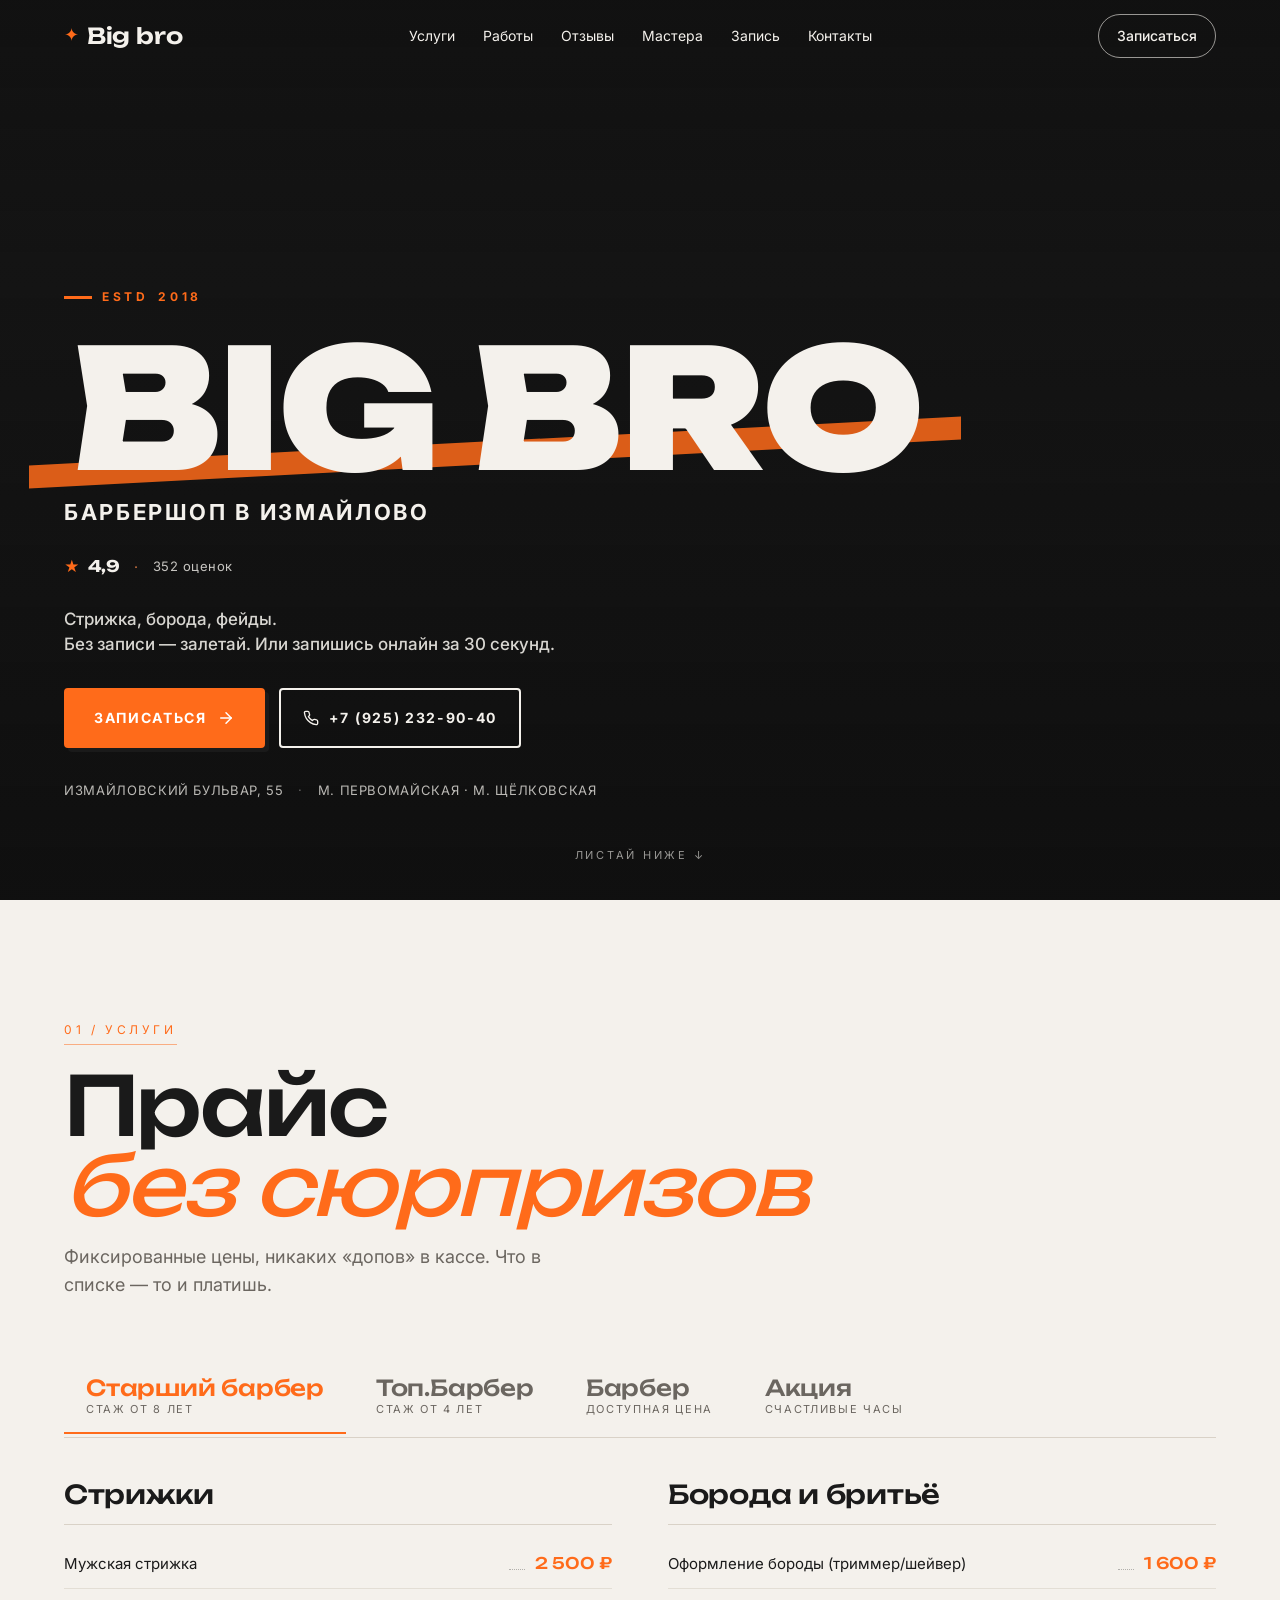
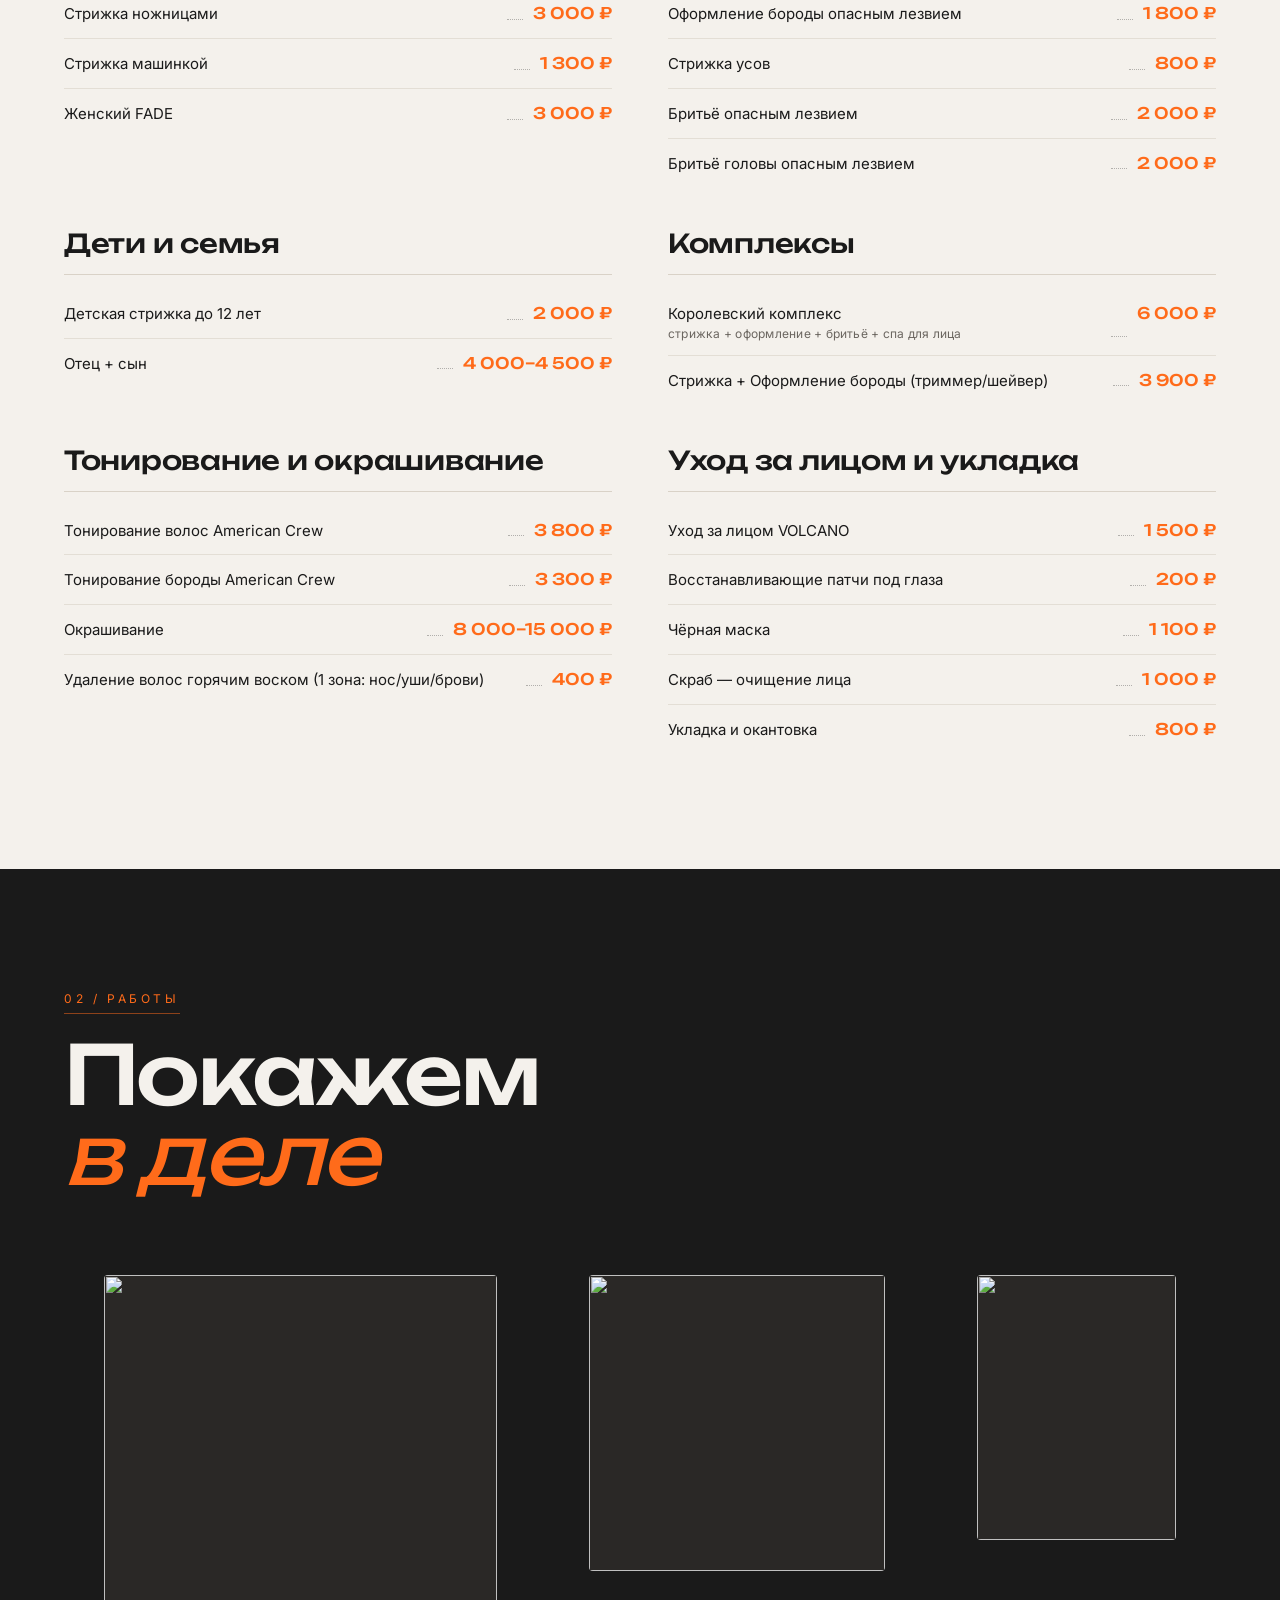
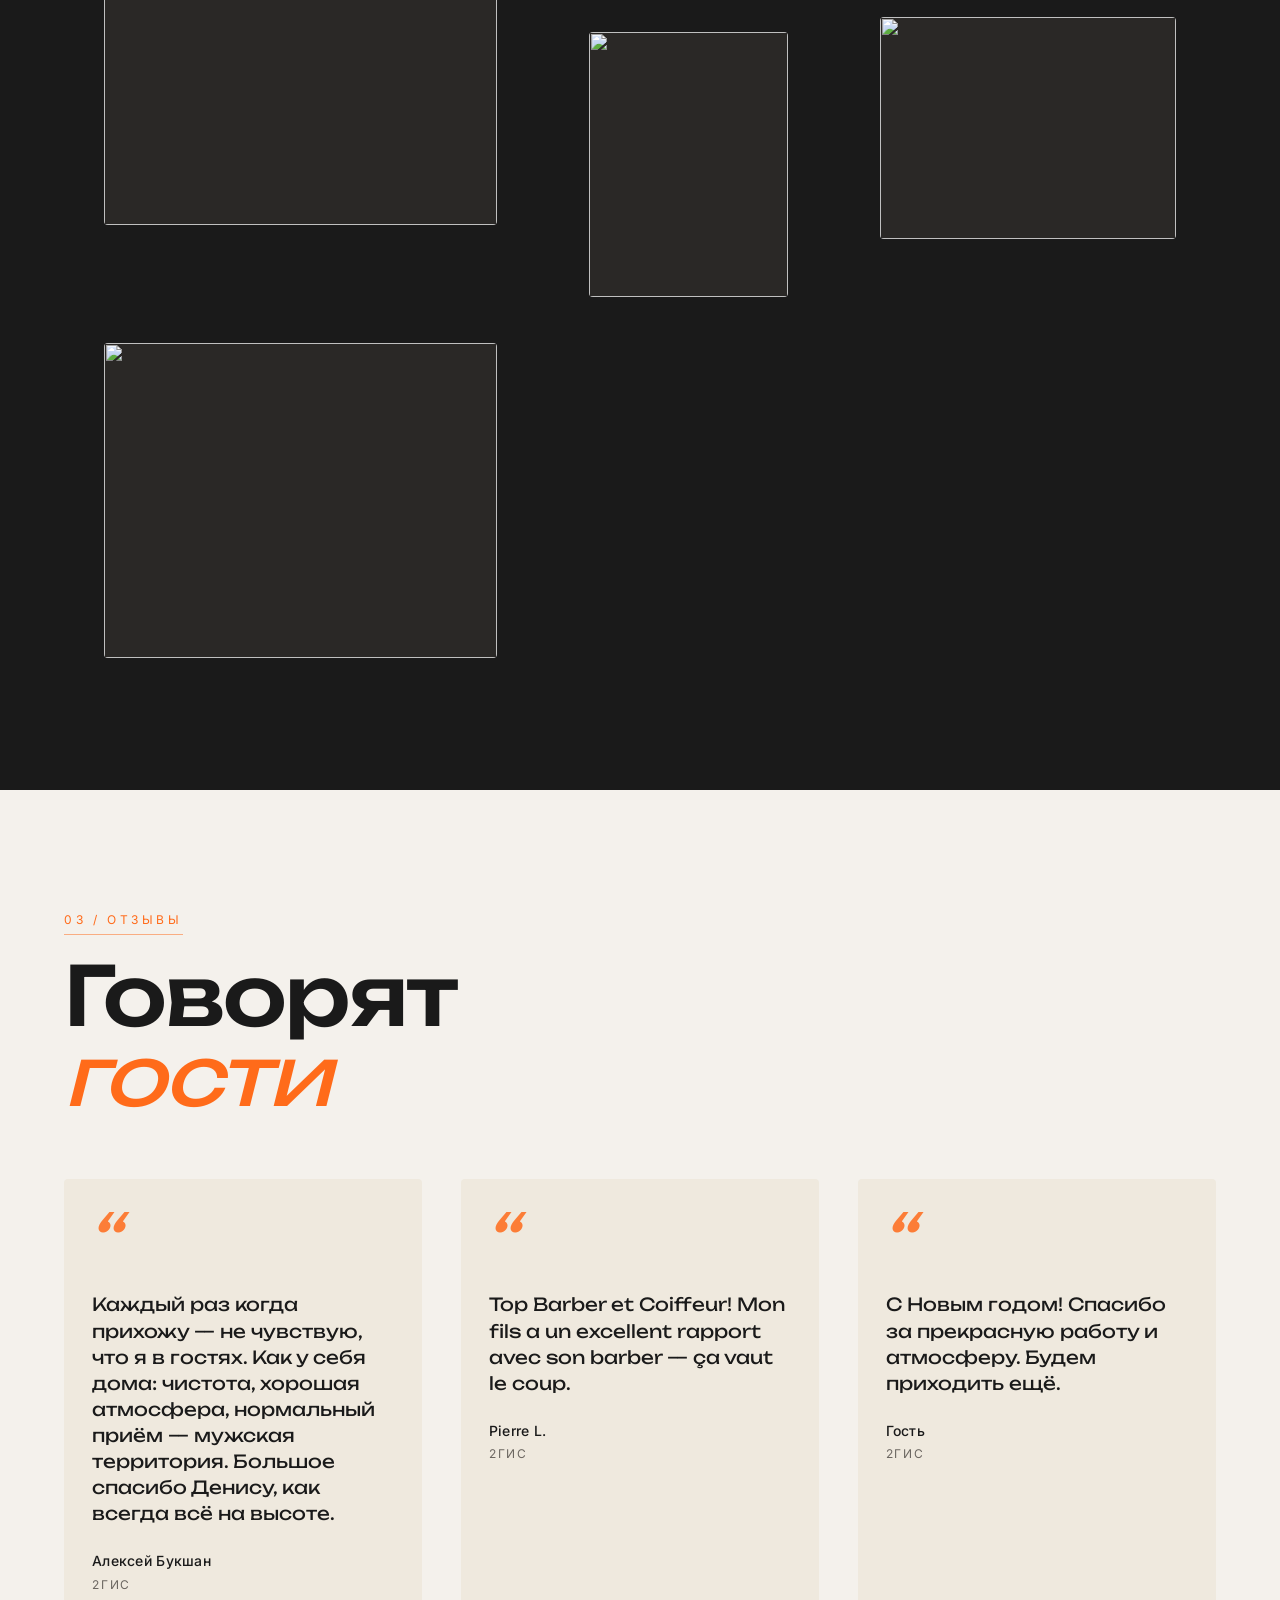
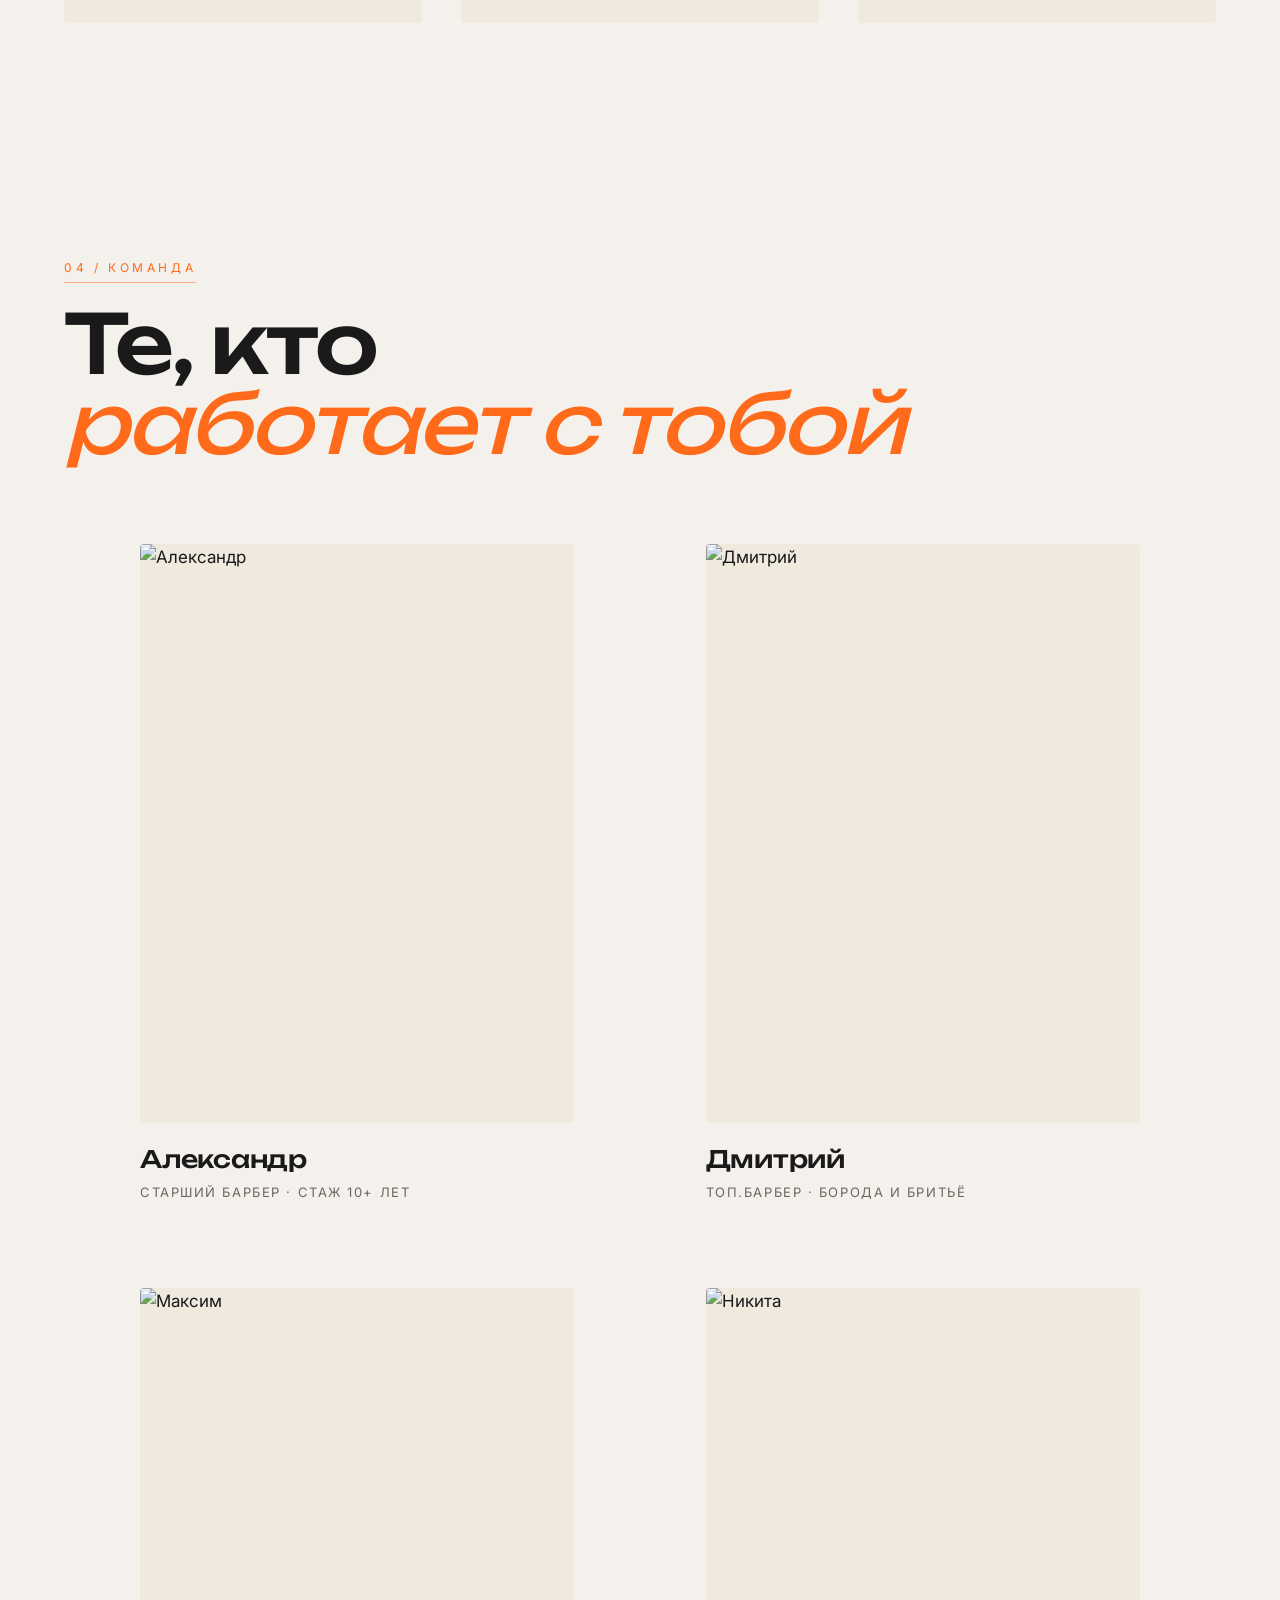
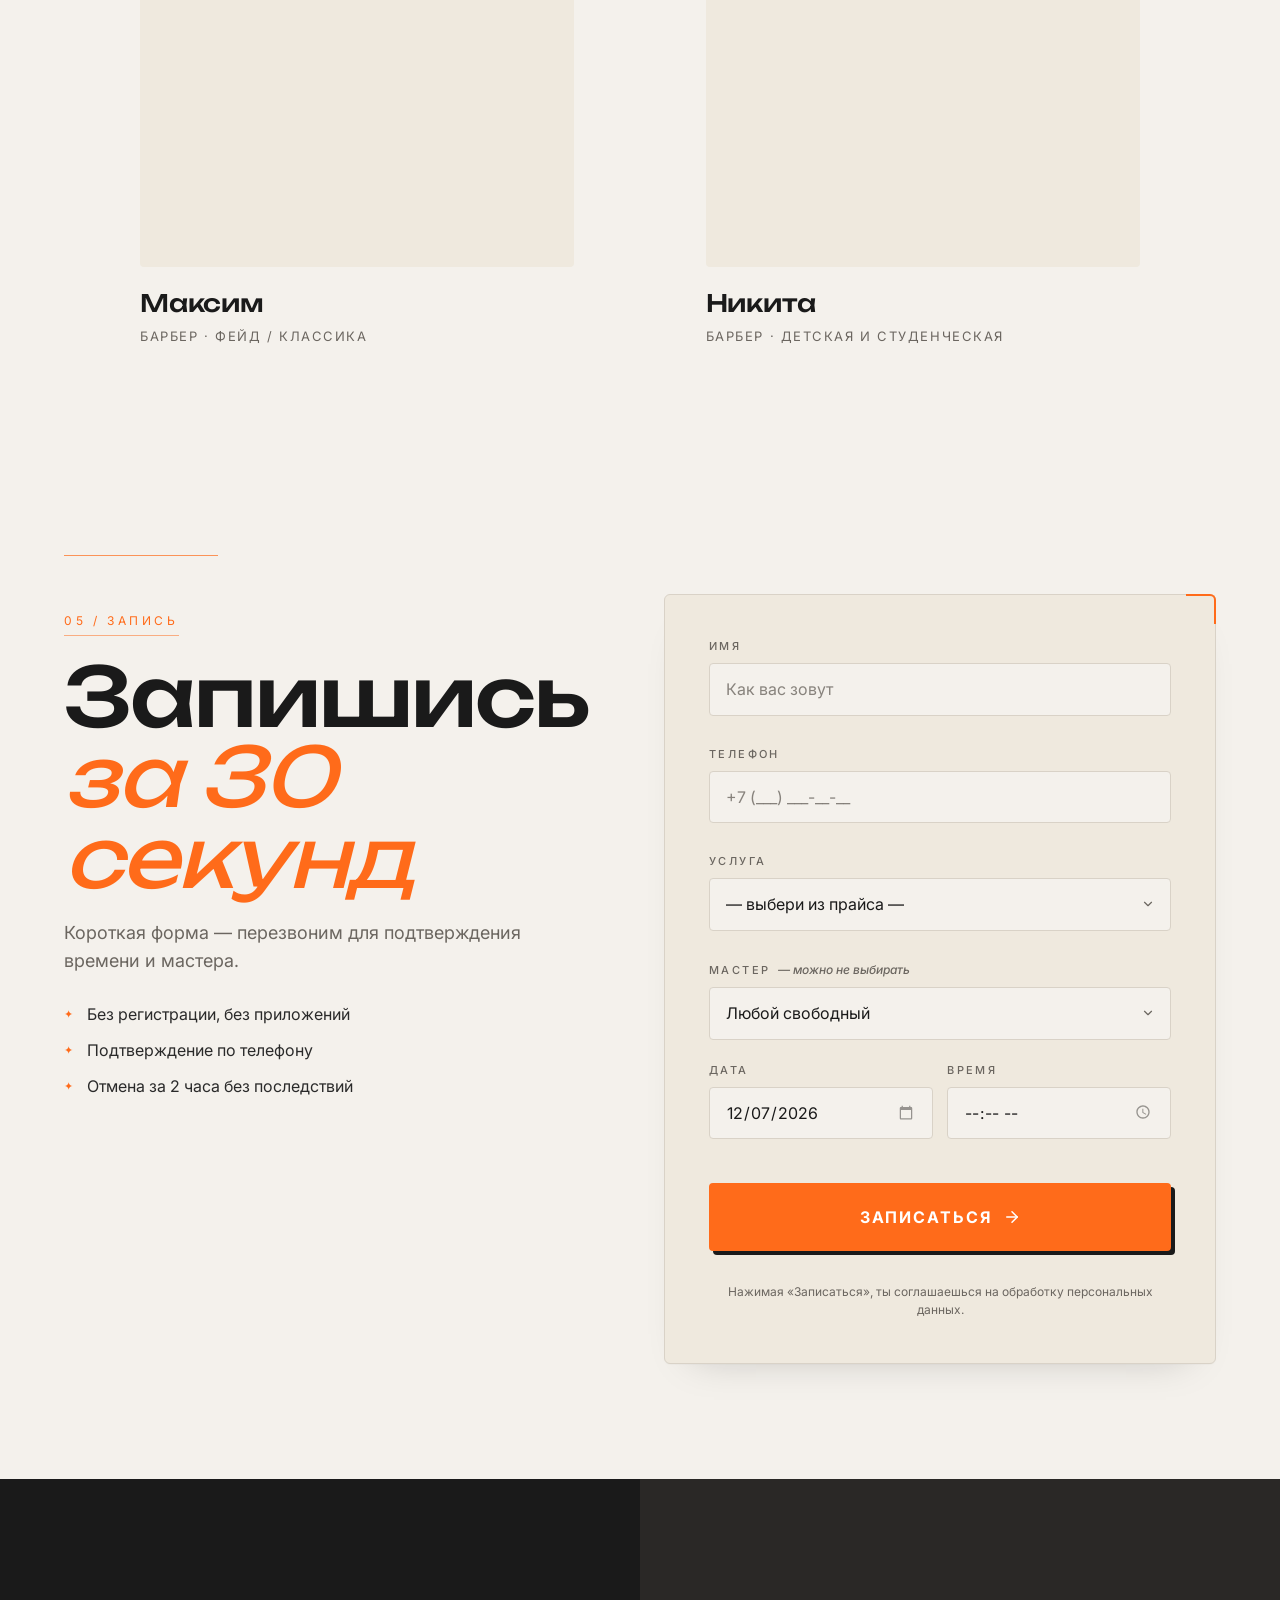
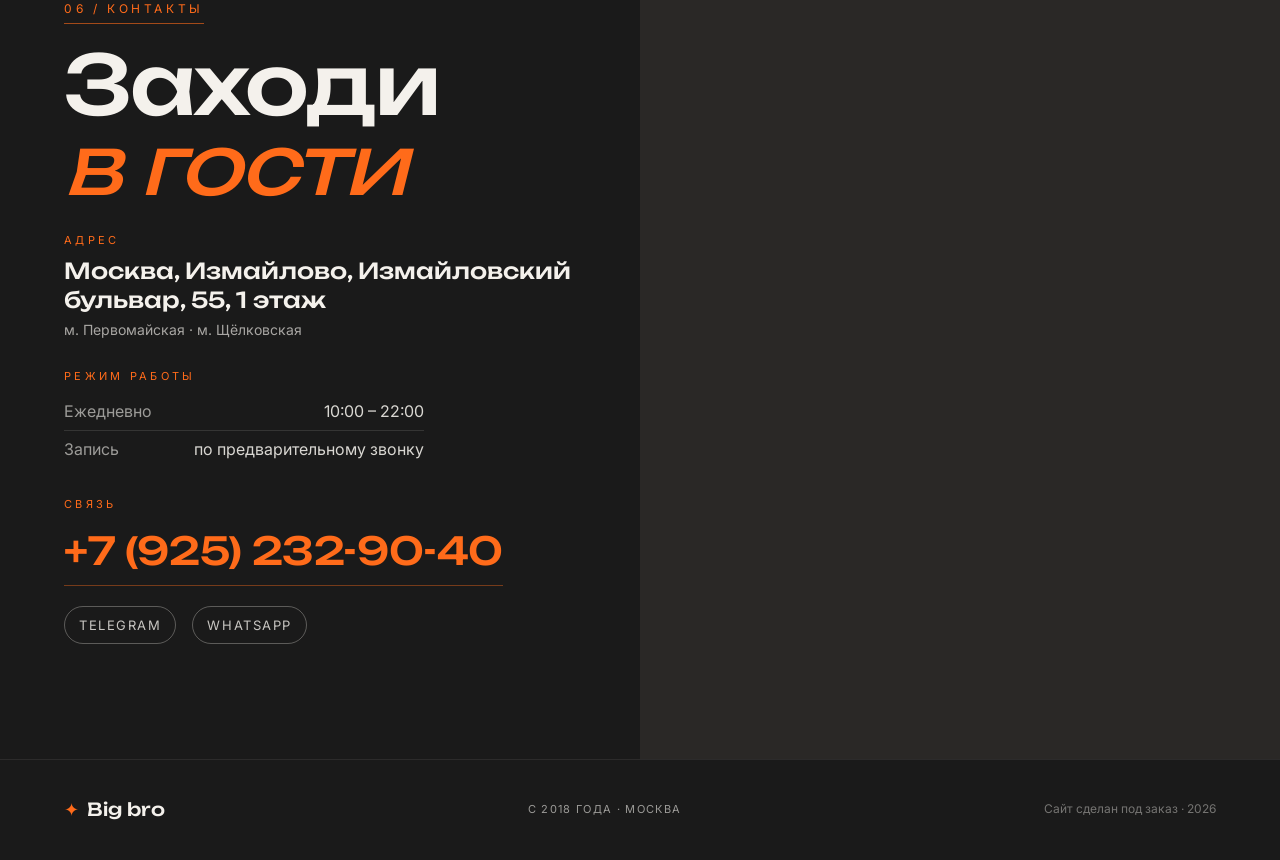
==== commit 60a0e41c: "Отзывы: больше воздуха над кавычкой (padding-top 80, font 72, v=11)" ====
--- a/bigbro.html
+++ b/bigbro.html
@@ -13,7 +13,7 @@
     href="https://fonts.googleapis.com/css2?family=Unbounded:wght@500;700;800;900&family=Inter:wght@400;500;600;700&display=swap"
     rel="stylesheet"
   />
-  <link rel="stylesheet" href="style.css?v=10" />
+  <link rel="stylesheet" href="style.css?v=11" />
 </head>
 <body>
   <!-- Шапка (мини, прилипает к верху) -->
--- a/style.css
+++ b/style.css
@@ -596,18 +596,18 @@
 }
 .review {
   position: relative;
-  padding: 32px 28px 28px;
+  padding: 80px 28px 28px;
   background: var(--paper-soft);
   border-radius: 4px;
 }
 .review__mark {
   font-family: var(--display);
   font-style: italic;
-  font-size: 92px;
+  font-size: 72px;
   color: var(--accent);
   line-height: 1;
   position: absolute;
-  top: 8px; left: 22px;
+  top: 24px; left: 22px;
   opacity: .85;
 }
 .review__text {
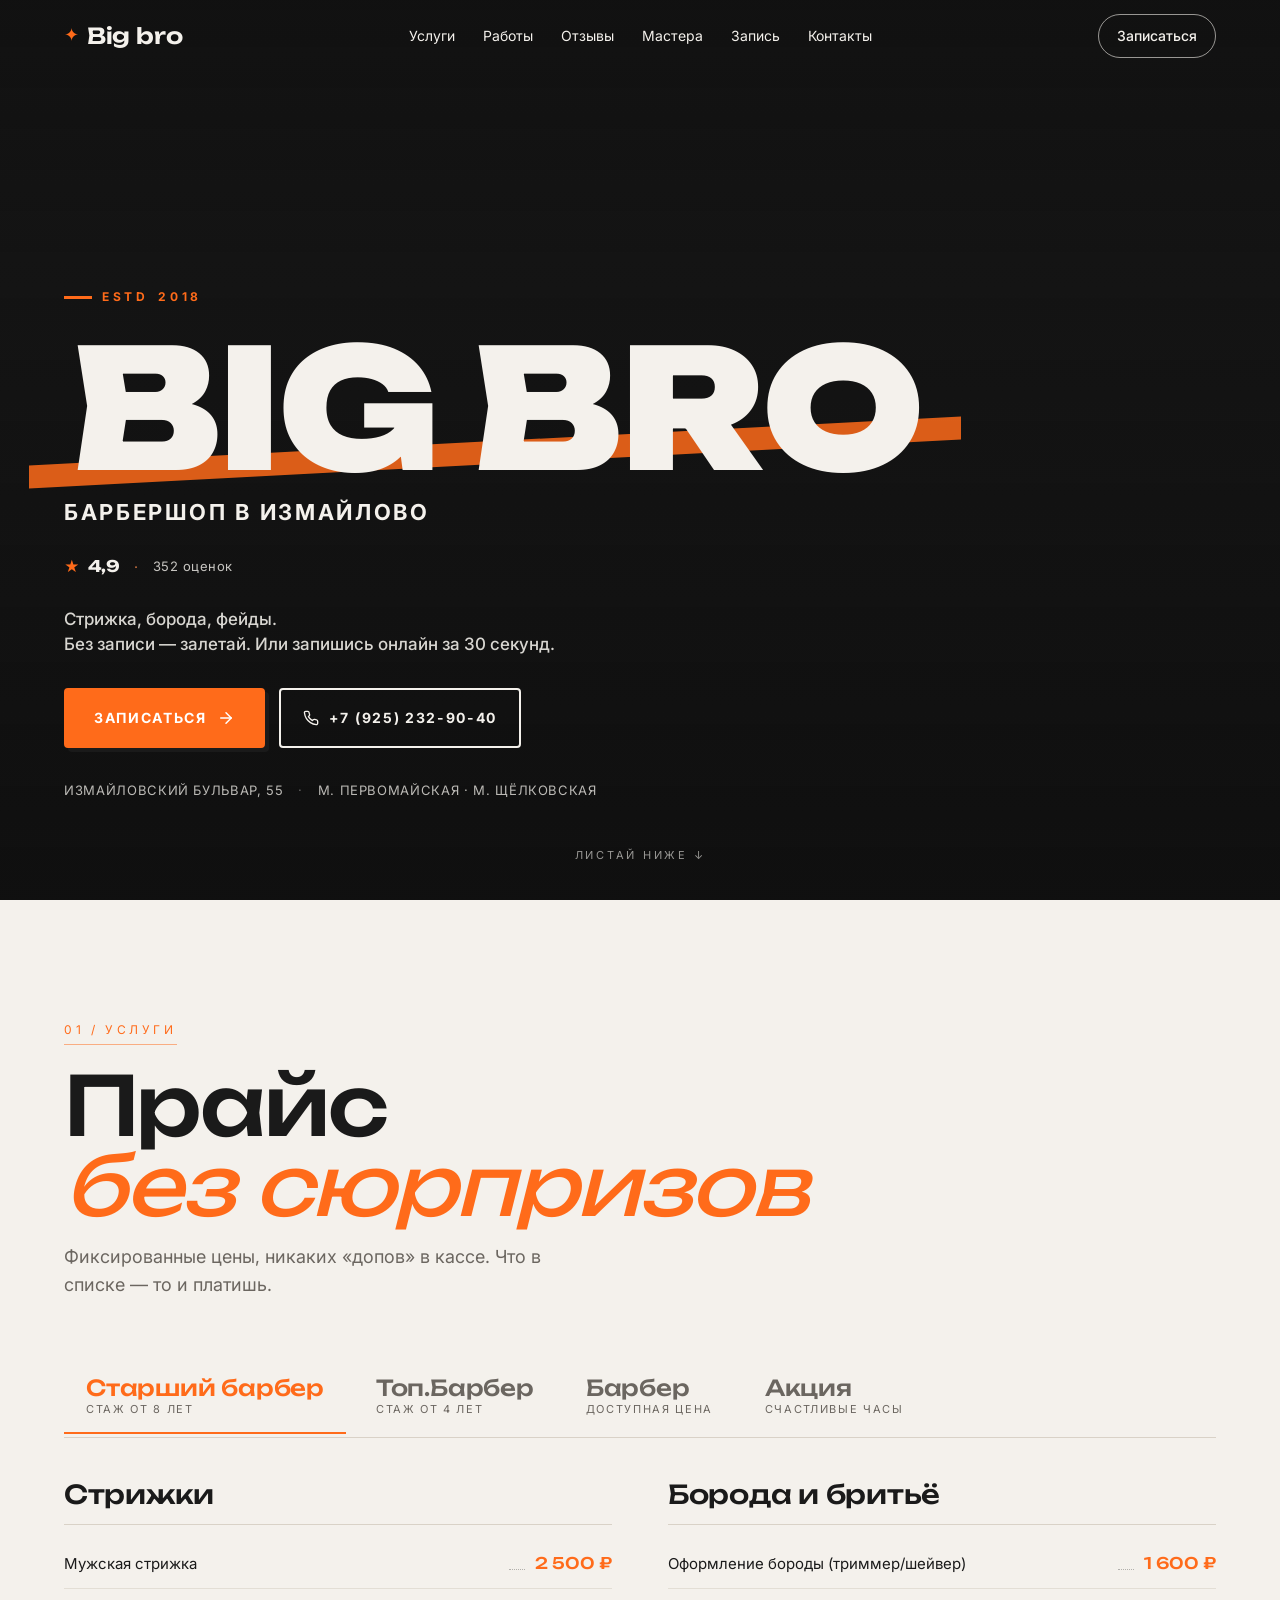
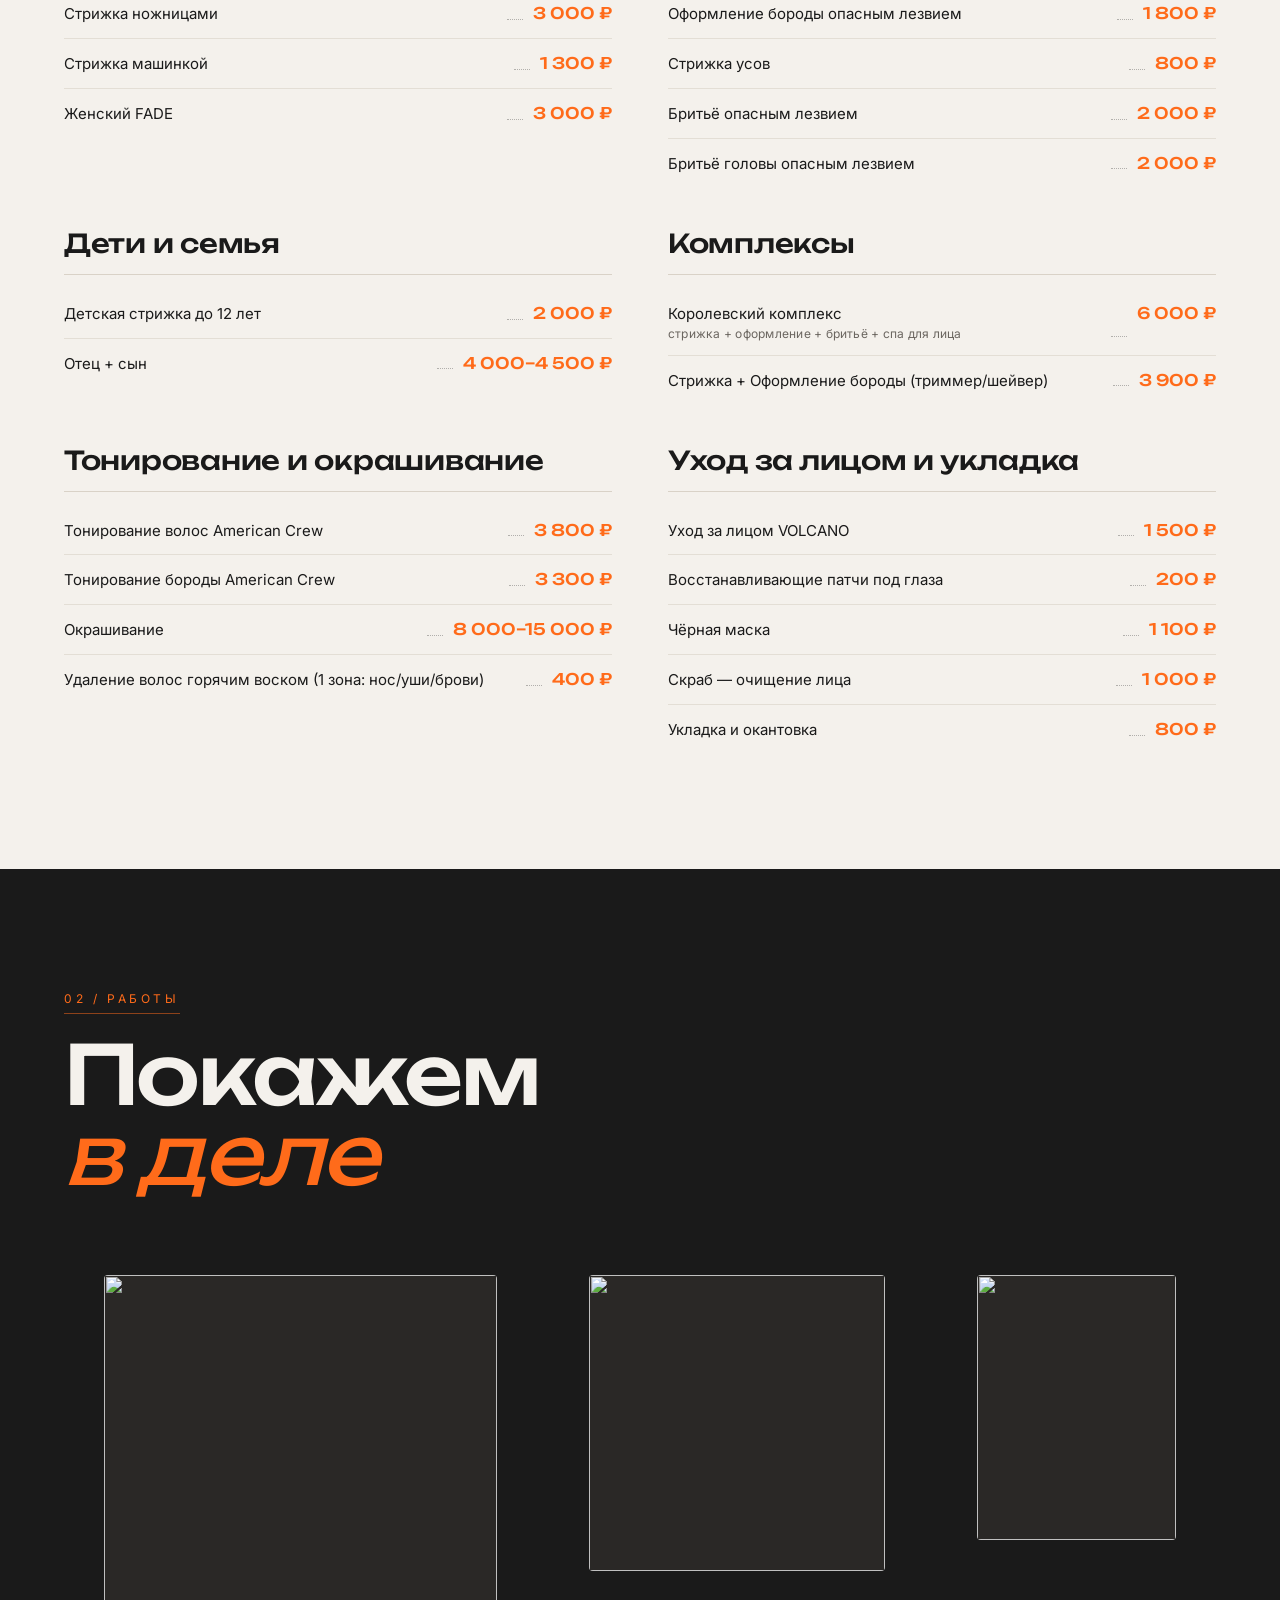
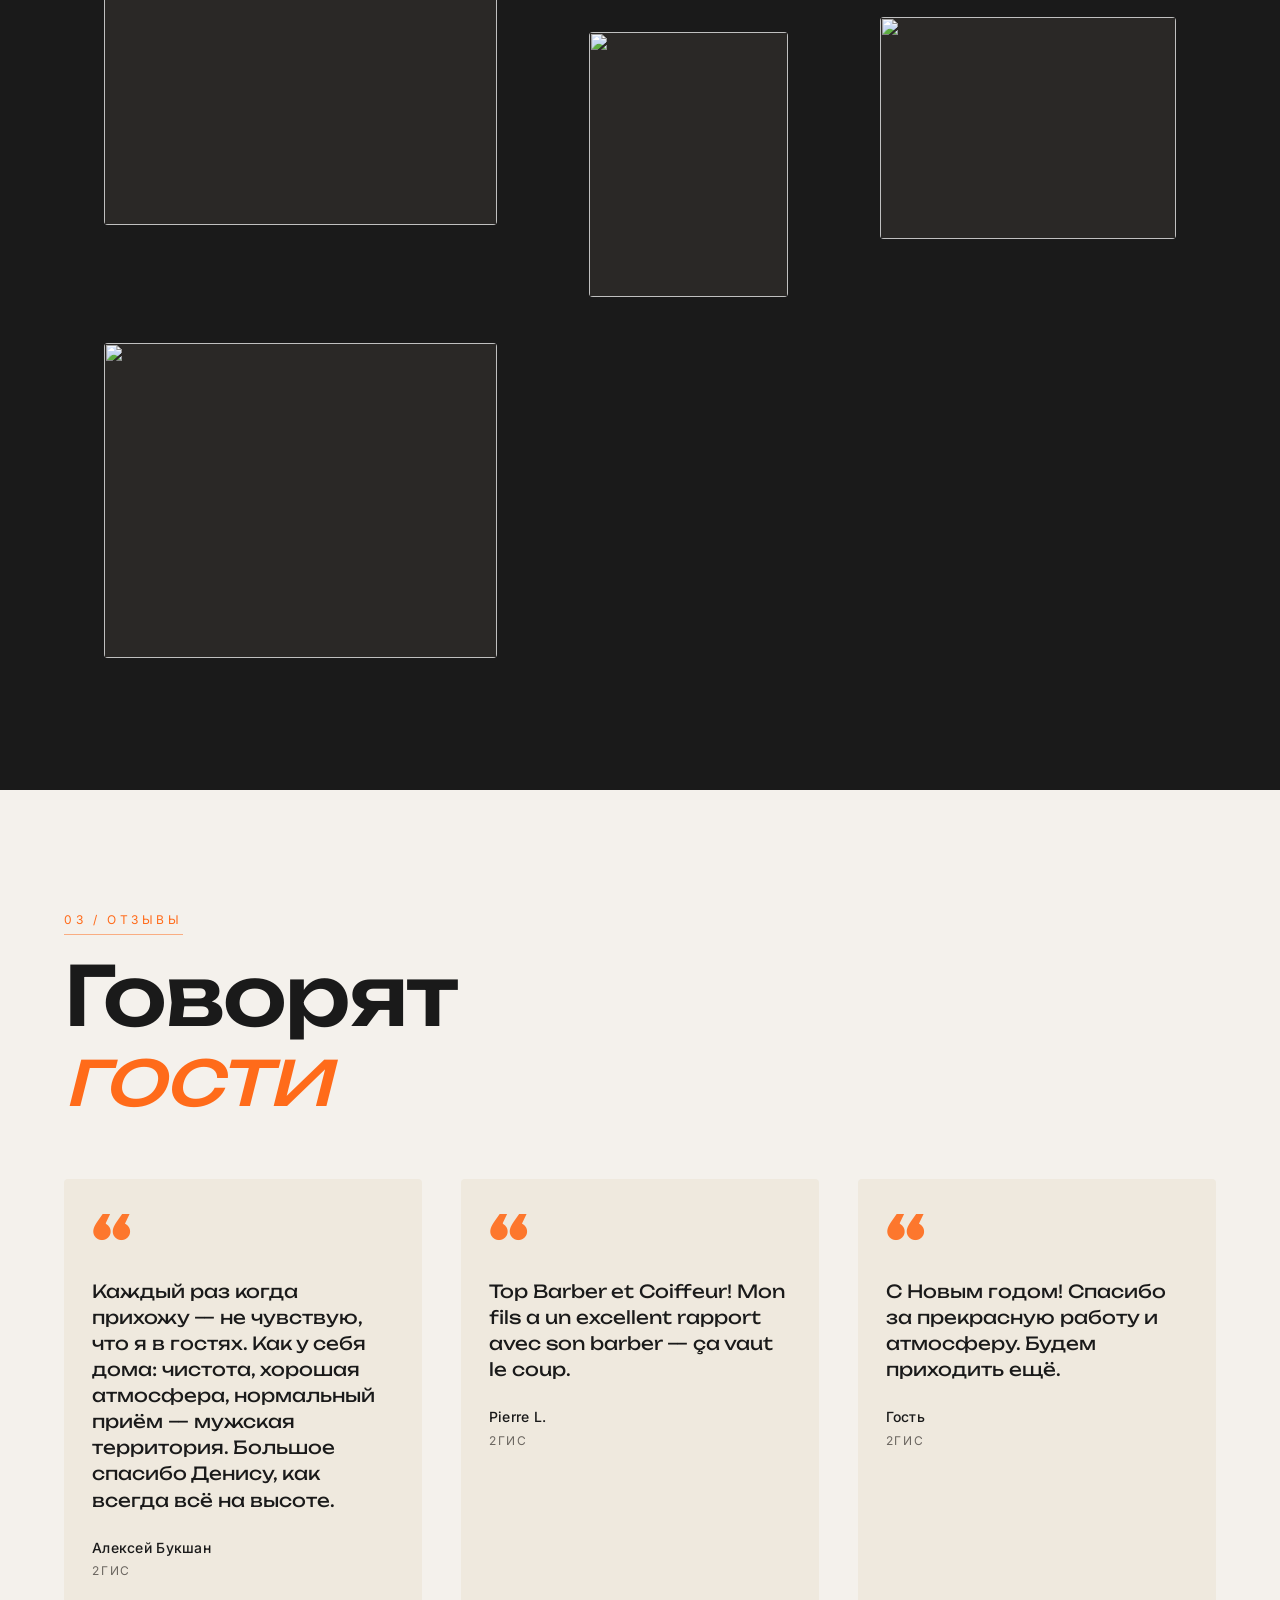
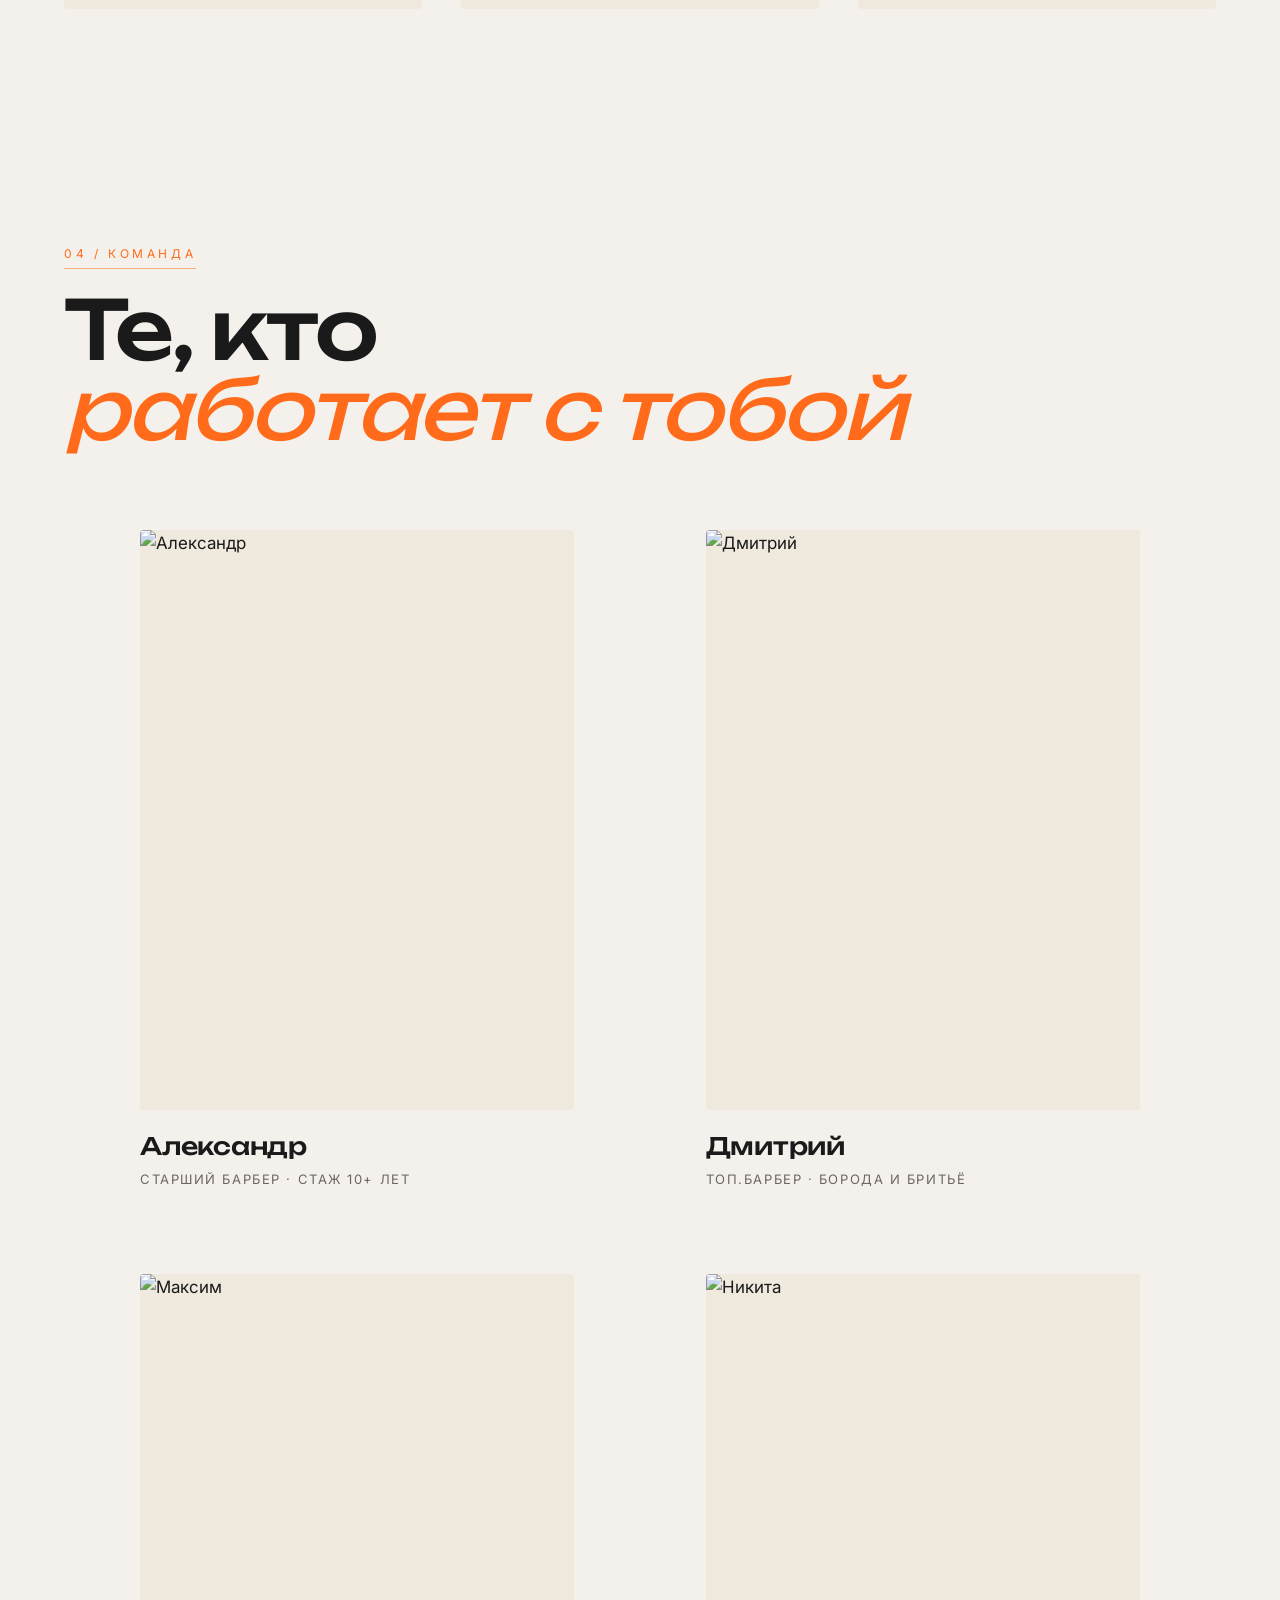
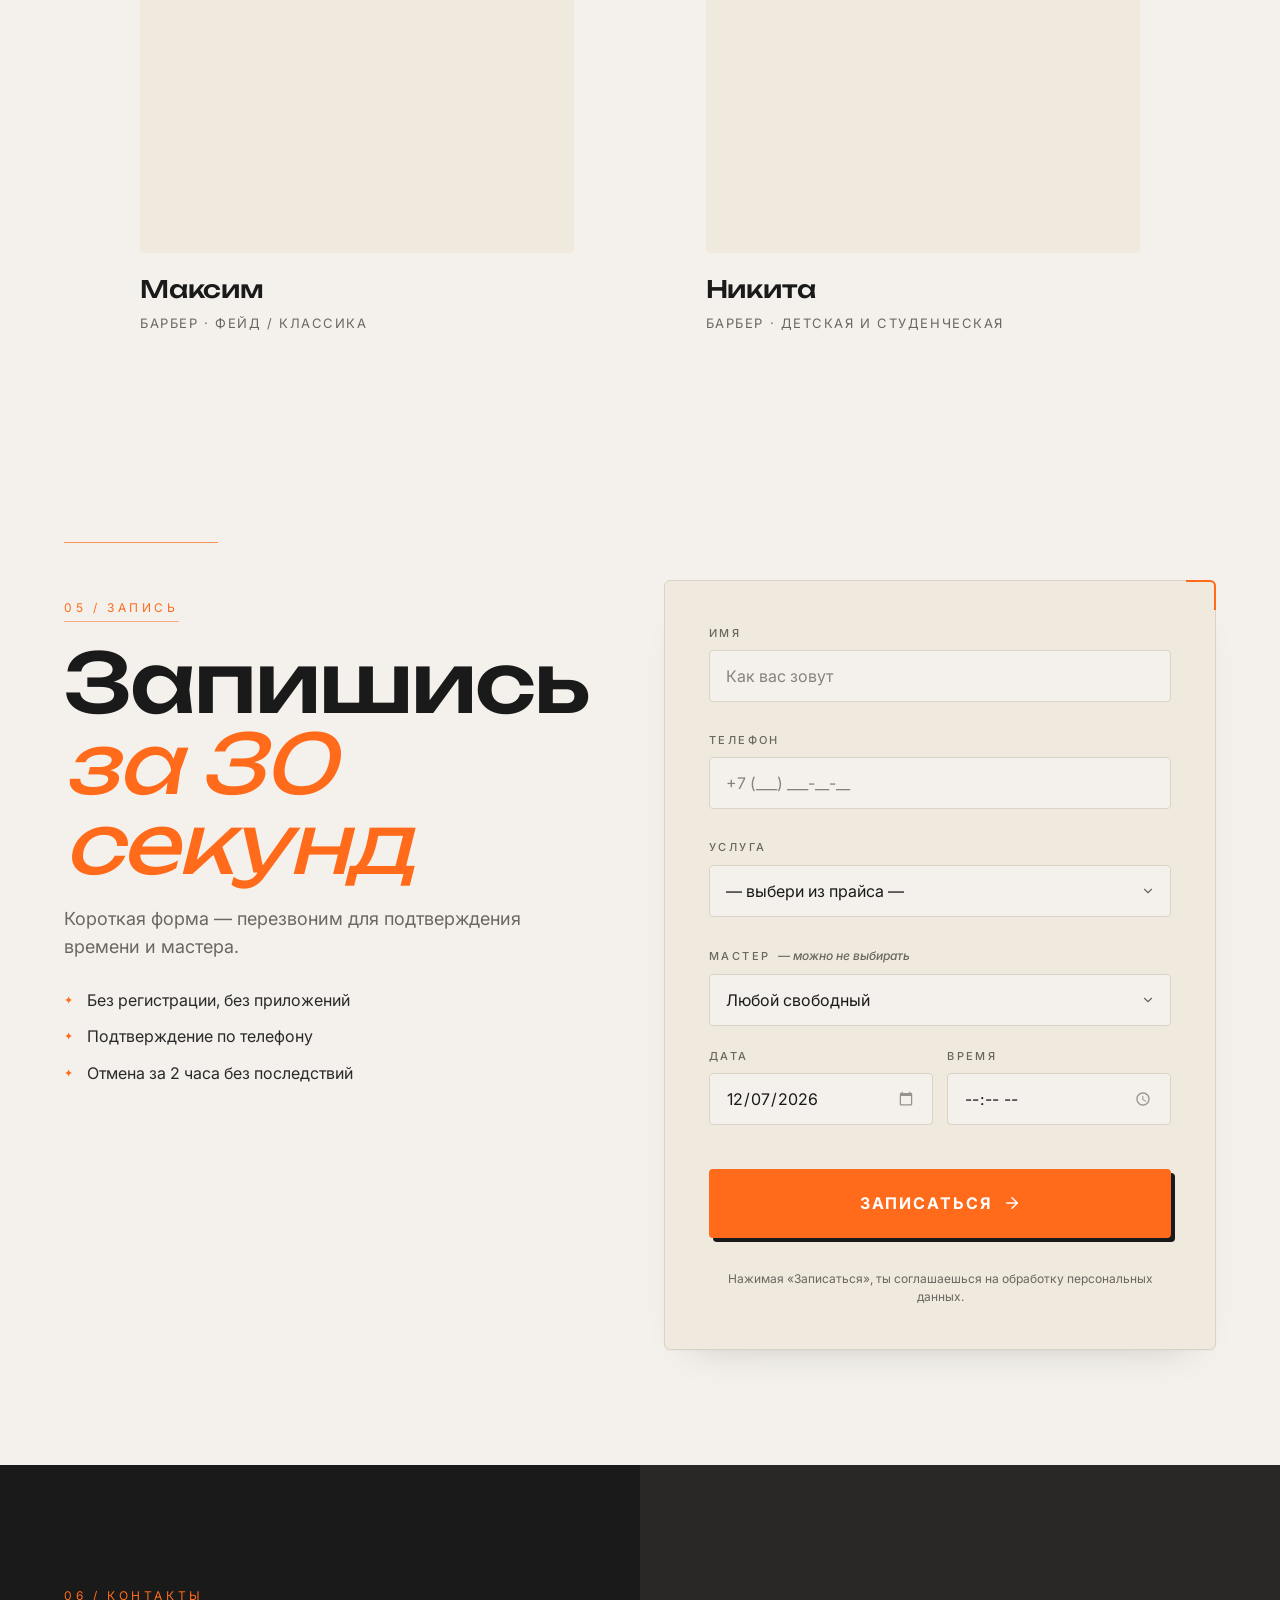
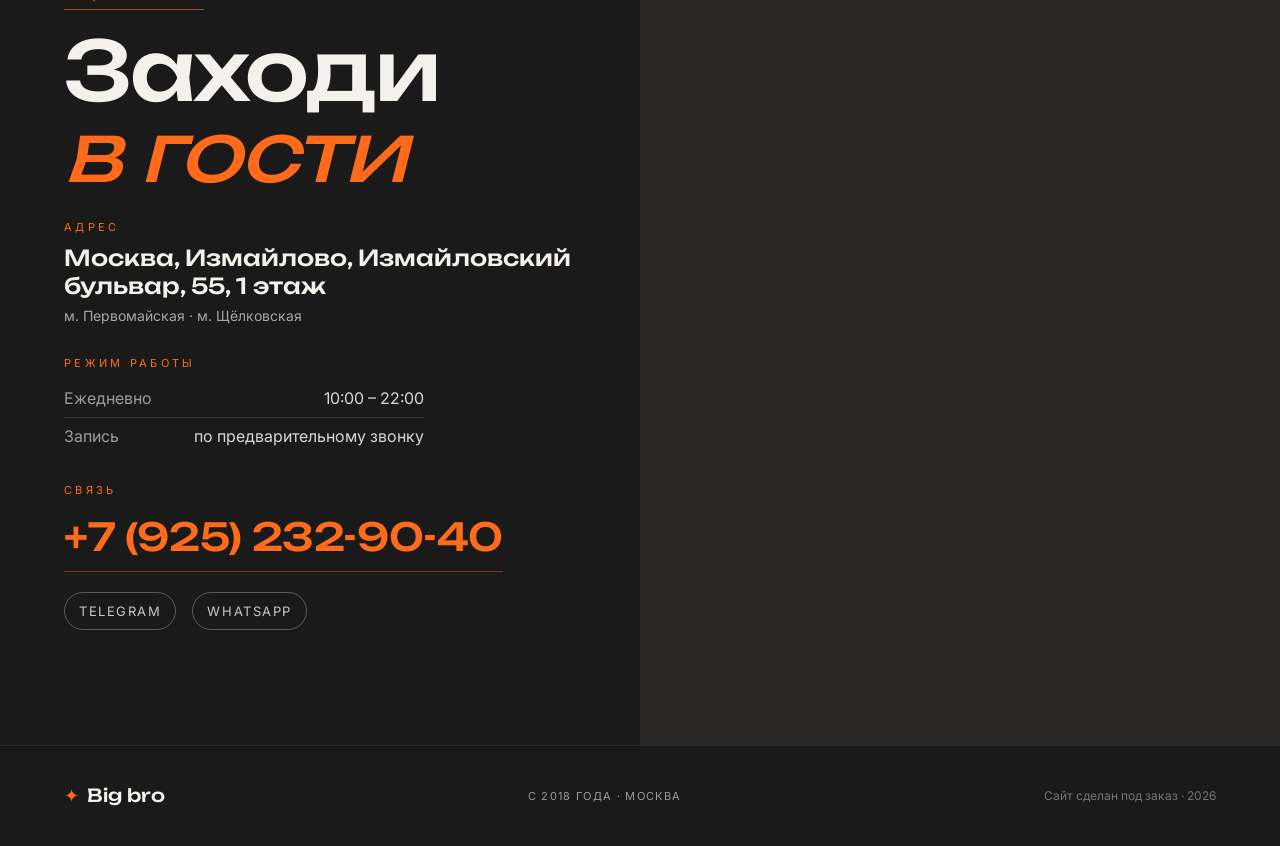
==== commit 2868ece1: "Отзывы: кавычка в потоке без курсива (iOS Safari синтил italic за пределы бокса)" ====
--- a/bigbro.html
+++ b/bigbro.html
@@ -13,7 +13,7 @@
     href="https://fonts.googleapis.com/css2?family=Unbounded:wght@500;700;800;900&family=Inter:wght@400;500;600;700&display=swap"
     rel="stylesheet"
   />
-  <link rel="stylesheet" href="style.css?v=11" />
+  <link rel="stylesheet" href="style.css?v=12" />
 </head>
 <body>
   <!-- Шапка (мини, прилипает к верху) -->
--- a/style.css
+++ b/style.css
@@ -596,19 +596,22 @@
 }
 .review {
   position: relative;
-  padding: 80px 28px 28px;
+  padding: 24px 28px 28px;
   background: var(--paper-soft);
   border-radius: 4px;
+  display: flex;
+  flex-direction: column;
 }
 .review__mark {
   font-family: var(--display);
-  font-style: italic;
-  font-size: 72px;
+  font-style: normal;
+  font-weight: 900;
+  font-size: 64px;
   color: var(--accent);
-  line-height: 1;
-  position: absolute;
-  top: 24px; left: 22px;
-  opacity: .85;
+  line-height: 1.1;
+  display: block;
+  margin: 0 0 4px;
+  opacity: .9;
 }
 .review__text {
   font-family: var(--display);
@@ -616,7 +619,7 @@
   font-weight: 400;
   line-height: 1.45;
   color: var(--ink);
-  margin: 32px 0 24px;
+  margin: 0 0 24px;
   position: relative;
 }
 .review__author {
